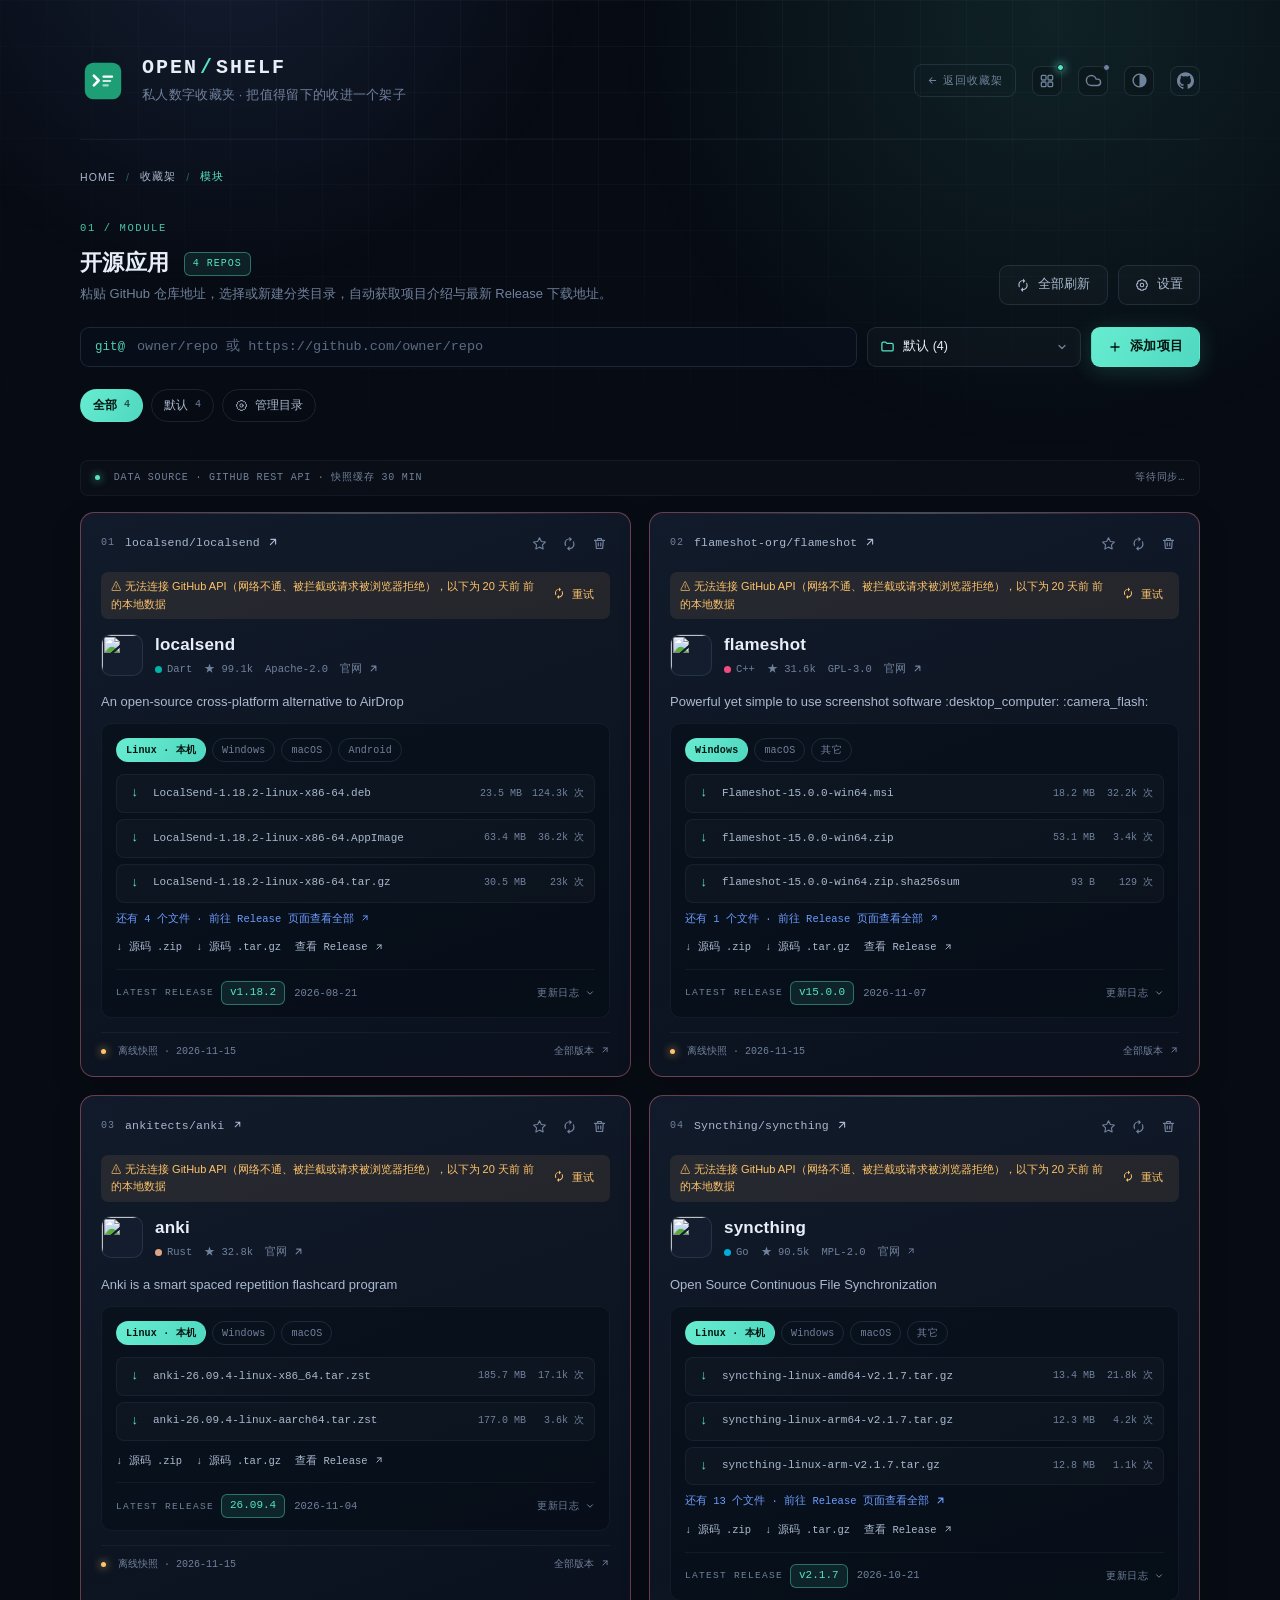
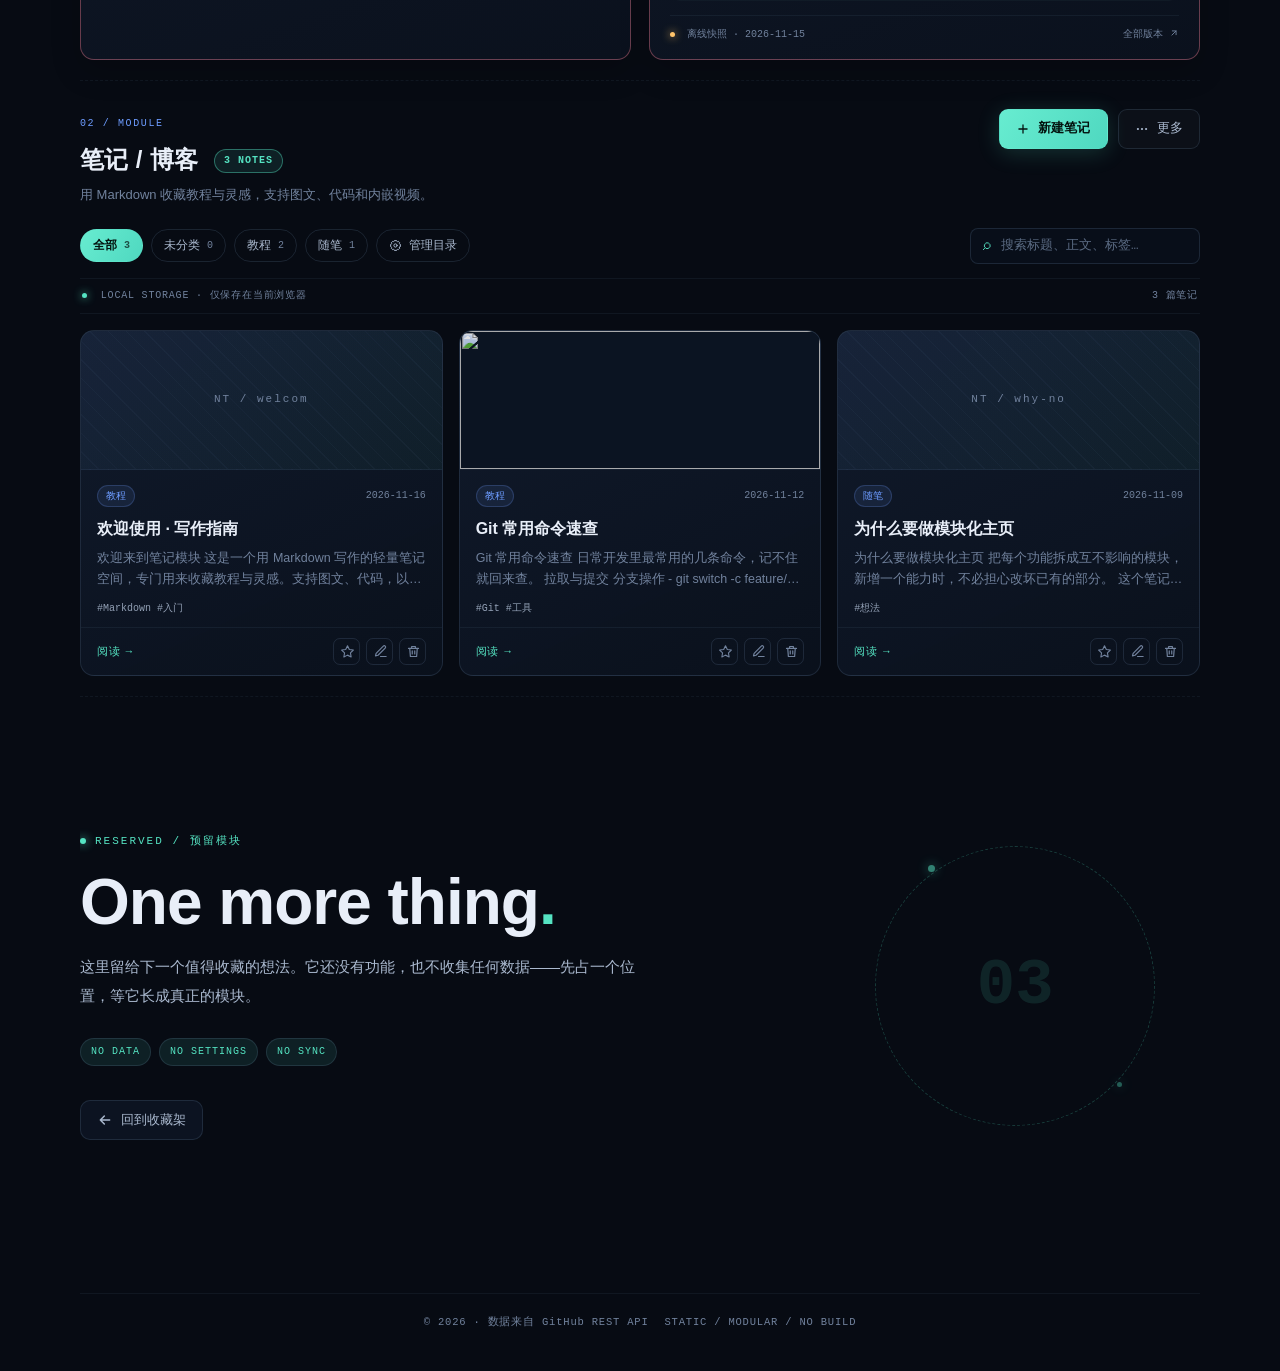
==== module.html @ d7f24b3d "refactor: 首页统一 localsend 风格卡片并完善导航 - 功能特性改中文（纯静态/模块化/零构建），统一大标题「功能特性」 - 工作原理删除 01-04 序号，改为图标/标题/描述三层" ====
<!doctype html>
<html lang="zh-CN">
<head>
  <meta charset="utf-8">
  <meta name="viewport" content="width=device-width, initial-scale=1">
  <meta name="color-scheme" content="dark">
  <meta name="description" content="私人数字收藏夹的各个模块：开源应用、笔记博客与预留位置">
  <link rel="icon" type="image/svg+xml" href="assets/brand/logo.svg">
  <title>模块 · OPEN / SHELF</title>

  <link rel="preconnect" href="https://api.github.com">
  <!-- 主题脚本尽早执行，首屏前定好明暗，避免闪烁 -->
  <script src="assets/js/core/theme.js"></script>
  <link rel="stylesheet" href="assets/css/base.css">
  <link rel="stylesheet" href="assets/css/landing.css">
  <link rel="stylesheet" href="assets/css/module-repo-showcase.css">
  <link rel="stylesheet" href="assets/css/module-notes.css">
  <link rel="stylesheet" href="assets/css/module-one-more-thing.css">
  <link rel="stylesheet" href="assets/css/sync.css">
  <link rel="stylesheet" href="assets/css/theme.css">

  <!-- 内核：依赖顺序固定，全部 defer，DOM 解析完成后按序执行 -->
  <script defer src="assets/js/core/store.js"></script>
  <script defer src="assets/js/core/net.js"></script>
  <script defer src="assets/js/core/kernel.js"></script>
  <script defer src="assets/js/core/select.js"></script>
  <script defer src="assets/js/core/sync.js"></script>

  <!-- 业务模块 -->
  <script defer src="assets/js/modules/repo-showcase/defaults.js"></script>
  <script defer src="assets/js/modules/repo-showcase/github.js"></script>
  <script defer src="assets/js/modules/repo-showcase/view.js"></script>
  <script defer src="assets/js/modules/repo-showcase/index.js"></script>
  <script defer src="assets/js/modules/notes/defaults.js"></script>
  <script defer src="assets/js/modules/notes/markdown.js"></script>
  <script defer src="assets/js/modules/notes/view.js"></script>
  <script defer src="assets/js/modules/notes/index.js"></script>
  <script defer src="assets/js/modules/one-more-thing/index.js"></script>

  <!-- 最后启动 -->
  <script defer src="assets/js/core/app.js"></script>
</head>
<body>
  <div class="grid-bg" aria-hidden="true"></div>
  <div class="glow" aria-hidden="true"></div>

  <div class="page">
    <header class="site-header">
      <a class="brand" href="index.html" aria-label="返回首页">
        <span class="brand-mark" aria-hidden="true">
          <svg viewBox="0 0 96 96" width="100%" height="100%" role="img"><rect x="10" y="10" width="76" height="76" rx="18" fill="#1D9E75"/><path d="M29 37 L39 47 L29 57" fill="none" stroke="#ffffff" stroke-width="5.5" stroke-linecap="round" stroke-linejoin="round"/><line x1="49" y1="39" x2="67" y2="39" stroke="#ffffff" stroke-width="4.5" stroke-linecap="round"/><line x1="49" y1="48" x2="63" y2="48" stroke="#ffffff" stroke-width="4.5" stroke-linecap="round" opacity="0.8"/><line x1="49" y1="57" x2="58" y2="57" stroke="#ffffff" stroke-width="4.5" stroke-linecap="round" opacity="0.6"/></svg>
        </span>
        <span class="brand-text">
          <h1>OPEN<span>/</span>SHELF</h1>
          <p>私人数字收藏夹 · 把值得留下的收进一个架子</p>
        </span>
      </a>
      <div class="header-meta">
        <a class="ghost-link" href="shelf.html"><i class="i-ico i-back" aria-hidden="true"></i> 返回收藏架</a>
        <span class="module-switch">
          <button class="status status--icon status--btn" id="module-switch-btn" type="button" aria-label="切换模块" aria-haspopup="true" aria-expanded="false" title="切换模块"><i class="i-ico i-modules" aria-hidden="true"></i><i class="dot" aria-hidden="true"></i></button>
          <ul class="msw-menu" id="module-switch-menu" role="menu" hidden></ul>
        </span>
        <a class="ghost-link ghost-link--icon mono site-github-link" href="https://github.com/30-Chen/open-shelf" target="_blank" rel="noopener noreferrer" title="打开本项目仓库" aria-label="打开本项目仓库"><i class="i-ico i-github" aria-hidden="true"></i></a>
      </div>
    </header>

    <nav class="lc-crumb" aria-label="面包屑导航">
      <a href="index.html">HOME</a>
      <span class="lc-sep">/</span>
      <a href="shelf.html">收藏架</a>
      <span class="lc-sep">/</span>
      <span class="lc-current" id="module-title">模块</span>
    </nav>

    <!-- 内核按 ?id= 把对应模块挂载到这里 -->
    <main id="modules" class="modules"></main>

    <footer class="site-footer mono">
      <span>© <span id="year"></span> · 数据来自 GitHub REST API</span>
      <span>STATIC / MODULAR / NO BUILD</span>
    </footer>
  </div>
</body>
</html>
---- assets/css/base.css ----
/* ============================================================
   base.css · 全站设计系统
   只放「跨模块共享」的变量、重置、布局与基础控件。
   模块自己的样式一律放到 assets/css/module-*.css 并用独立前缀。
   ============================================================ */

:root {
  --bg:            #070b13;
  --surface:       rgba(15, 23, 38, 0.78);
  --surface-2:     rgba(21, 31, 49, 0.82);
  --line:          rgba(130, 165, 205, 0.16);
  --line-soft:     rgba(130, 165, 205, 0.08);
  --line-strong:   rgba(85, 227, 194, 0.42);
  --text:          #e8eef8;
  --text-2:        #aab9cf;
  --muted:         #71829d;
  --accent:        #55e3c2;
  --accent-dim:    rgba(85, 227, 194, 0.10);
  --accent-2:      #7aa2f7;
  --blue:          #6d9cff;
  --warn:          #ffc46b;
  --danger:        #ff8197;
  --radius:        14px;
  --radius-sm:     9px;
  /* 所有悬浮面板共用的边框色，保证菜单/设置/更多/同步面板视觉统一 */
  --pop-border:    rgba(85, 227, 194, .30);
  /* 两套字体体系：--sans 用于中文/正文，--mono 用于数字/代码/英文标识。
     --mono 末尾补入与 --sans 相同的中文无衬线回退，避免中文落到各平台默认衬线体导致混排不协调。 */
  --cjk: "PingFang SC", "Hiragino Sans GB", "Microsoft YaHei", "Noto Sans CJK SC", sans-serif;
  --mono: ui-monospace, SFMono-Regular, "SF Mono", Menlo, Consolas, "Liberation Mono", var(--cjk);
  --sans: -apple-system, BlinkMacSystemFont, "Segoe UI", var(--cjk);
}

*, *::before, *::after { box-sizing: border-box; }

html { scroll-behavior: smooth; }

body {
  margin: 0;
  min-height: 100vh;
  background: var(--bg);
  color: var(--text);
  font: 15px/1.6 var(--sans);
  -webkit-font-smoothing: antialiased;
  overflow-x: hidden;
}

a { color: inherit; text-decoration: none; }
button, input { font: inherit; }
button { cursor: pointer; }
img { max-width: 100%; }
::selection { background: rgba(85, 227, 194, 0.28); color: #fff; }

.mono { font-family: var(--mono); font-variant-numeric: tabular-nums; }

/* ---------- 背景：细网格 + 顶部光晕 ---------- */
.grid-bg,
.glow { position: fixed; inset: 0; pointer-events: none; z-index: 0; }

.grid-bg {
  background-image:
    linear-gradient(to right, rgba(130, 165, 205, 0.055) 1px, transparent 1px),
    linear-gradient(to bottom, rgba(130, 165, 205, 0.055) 1px, transparent 1px);
  background-size: 46px 46px;
  -webkit-mask-image: radial-gradient(ellipse 80% 60% at 50% 0%, #000 10%, transparent 100%);
  mask-image: radial-gradient(ellipse 80% 60% at 50% 0%, #000 10%, transparent 100%);
}

.glow {
  background:
    radial-gradient(circle 520px at 18% -8%, rgba(109, 156, 255, 0.13), transparent 70%),
    radial-gradient(circle 620px at 82% 2%, rgba(85, 227, 194, 0.11), transparent 70%);
}

/* ---------- 页面骨架 ---------- */
.page {
  position: relative;
  z-index: 1;
  width: min(1120px, calc(100% - 48px));
  margin: 0 auto;
  padding: 56px 0 40px;
}

.site-header {
  display: flex;
  align-items: center;
  justify-content: space-between;
  gap: 24px;
  padding-bottom: 34px;
  margin-bottom: 8px;
  border-bottom: 1px solid var(--line-soft);
}

.brand { display: flex; align-items: center; gap: 16px; min-width: 0; border-radius: 10px; transition: opacity .18s; }
a.brand:hover { opacity: .82; }
a.brand:focus-visible { outline: 2px solid var(--line-strong); outline-offset: 4px; }

.brand-mark {
  flex: 0 0 auto;
  width: 46px;
  height: 46px;
  display: grid;
  place-items: center;
}
.brand-mark svg { display: block; width: 100%; height: 100%; }

.brand-text h1 {
  margin: 0;
  font: 600 20px/1.2 var(--mono);
  letter-spacing: 2px;
  color: var(--text);
}
.brand-text h1 span { color: var(--accent); padding: 0 2px; }
.brand-text p { margin: 5px 0 0; font-size: 12.5px; color: var(--muted); letter-spacing: 0.3px; }

.header-meta {
  display: flex; align-items: center; justify-content: flex-end;
  flex-wrap: wrap; gap: 10px 16px; min-width: 0;
}

/* 与同步按钮 .sy-trigger 保持同一套胶囊规格：尺寸 / 边框 / 背景 / 字体一致 */
.status {
  position: relative;
  display: inline-flex; align-items: center; justify-content: center; flex: 0 0 auto;
  white-space: nowrap;
  min-height: 30px; padding: 7px 11px;
  border: 1px solid var(--line); border-radius: 8px;
  background: rgba(0, 0, 0, .18); color: var(--muted);
  font: 500 11px var(--mono); letter-spacing: .8px; line-height: 1;
}
/* 纯图标状态胶囊：SYSTEM / MODULE 只留图标，右上角状态点保留 */
.status--icon { width: 30px; padding: 0; justify-content: center; gap: 0; }
.status--icon .i-ico { width: 16px; height: 16px; }
/* 可点击的状态图标（MODULE 切换器）：hover / 展开态高亮 */
.status--btn { cursor: pointer; transition: color .18s, border-color .18s, background .18s; }
.status--btn:hover, .status--btn[aria-expanded="true"] {
  color: var(--accent); border-color: var(--line-strong); background: var(--accent-dim);
}

/* 状态点：与 .sy-trigger-dot 同款右上角 7px 小圆点，恢复呼吸动画 */
.dot {
  position: absolute;
  top: -3px; right: -3px;
  width: 7px; height: 7px;
  border-radius: 50%;
  background: var(--accent);
  border: 1px solid #0c1320;
  box-shadow: 0 0 8px var(--accent);
}

.ghost-link {
  display: inline-flex; align-items: center; gap: 5px; flex: 0 0 auto;
  white-space: nowrap;
  font-size: 11px; letter-spacing: 1px; color: var(--muted);
  min-height: 30px; padding: 7px 12px; border: 1px solid var(--line); border-radius: 8px;
  transition: color .18s, border-color .18s, background .18s;
}
.ghost-link:hover { color: var(--accent); border-color: var(--line-strong); background: var(--accent-dim); }
/* 纯图标版：与 SYNC / 主题按钮统一为 30×30 胶囊 */
.ghost-link--icon { width: 30px; padding: 0; justify-content: center; gap: 0; }
.ghost-link--icon .i-ico { width: 17px; height: 17px; }

/* ---------- 统一图标（SVG mask，跨设备一致，颜色继承文字） ----------
   用法：<i class="i-ico i-ext" aria-hidden="true"></i>
   i-ext  外链箭头 ↗   i-back 返回箭头 ←   i-cloud 同步云 ☁ */
.i-ico {
  display: inline-block; flex: 0 0 auto;
  width: 1em; height: 1em;
  vertical-align: -0.14em;
  background: currentColor;
  -webkit-mask: var(--i-img) no-repeat center / contain;
  mask: var(--i-img) no-repeat center / contain;
}
.i-ext { --i-img: url("data:image/svg+xml,%3Csvg xmlns='http://www.w3.org/2000/svg' viewBox='0 0 24 24' fill='none' stroke='%23000' stroke-width='2.2' stroke-linecap='round' stroke-linejoin='round'%3E%3Cpath d='M7 17 17 7M8 7h9v9'/%3E%3C/svg%3E"); }
.i-back { --i-img: url("data:image/svg+xml,%3Csvg xmlns='http://www.w3.org/2000/svg' viewBox='0 0 24 24' fill='none' stroke='%23000' stroke-width='2.2' stroke-linecap='round' stroke-linejoin='round'%3E%3Cpath d='M19 12H5m0 0 6-6m-6 6 6 6'/%3E%3C/svg%3E"); }
.i-cloud { --i-img: url("data:image/svg+xml,%3Csvg xmlns='http://www.w3.org/2000/svg' viewBox='0 0 24 24' fill='none' stroke='%23000' stroke-width='2' stroke-linecap='round' stroke-linejoin='round'%3E%3Cpath d='M17.5 19H9a7 7 0 1 1 6.71-9h1.79a4.5 4.5 0 1 1 0 9Z'/%3E%3C/svg%3E"); }
/* 主题图标：太阳 / 月亮 / 自动（半明半暗） */
.i-sun { --i-img: url("data:image/svg+xml,%3Csvg xmlns='http://www.w3.org/2000/svg' viewBox='0 0 24 24' fill='none' stroke='%23000' stroke-width='2' stroke-linecap='round'%3E%3Ccircle cx='12' cy='12' r='4'/%3E%3Cpath d='M12 2v2m0 16v2M4.9 4.9l1.4 1.4m11.4 11.4 1.4 1.4M2 12h2m16 0h2M4.9 19.1l1.4-1.4M17.7 6.3l1.4-1.4'/%3E%3C/svg%3E"); }
.i-moon { --i-img: url("data:image/svg+xml,%3Csvg xmlns='http://www.w3.org/2000/svg' viewBox='0 0 24 24' fill='none' stroke='%23000' stroke-width='2' stroke-linecap='round' stroke-linejoin='round'%3E%3Cpath d='M20.5 14.2A8.5 8.5 0 0 1 9.8 3.5a8.5 8.5 0 1 0 10.7 10.7Z'/%3E%3C/svg%3E"); }
.i-auto { --i-img: url("data:image/svg+xml,%3Csvg xmlns='http://www.w3.org/2000/svg' viewBox='0 0 24 24' fill='none' stroke='%23000' stroke-width='2' stroke-linejoin='round'%3E%3Ccircle cx='12' cy='12' r='9'/%3E%3Cpath d='M12 3a9 9 0 0 1 0 18Z' fill='%23000' stroke='none'/%3E%3C/svg%3E"); }
.i-github { --i-img: url("data:image/svg+xml,%3Csvg xmlns='http://www.w3.org/2000/svg' viewBox='0 0 24 24' fill='%23000'%3E%3Cpath d='M12 .5C5.37.5 0 5.87 0 12.5c0 5.3 3.44 9.8 8.21 11.39.6.11.82-.26.82-.58v-2.23c-3.34.73-4.04-1.61-4.04-1.61-.54-1.38-1.33-1.75-1.33-1.75-1.09-.74.08-.73.08-.73 1.2.08 1.84 1.24 1.84 1.24 1.07 1.83 2.81 1.3 3.5.99.11-.78.42-1.3.76-1.6-2.67-.3-5.47-1.34-5.47-5.95 0-1.32.47-2.39 1.24-3.23-.12-.3-.54-1.52.12-3.18 0 0 1.01-.32 3.3 1.23a11.5 11.5 0 0 1 6 0c2.29-1.55 3.3-1.23 3.3-1.23.66 1.66.24 2.88.12 3.18.77.84 1.24 1.91 1.24 3.23 0 4.62-2.81 5.64-5.49 5.94.43.37.82 1.1.82 2.22v3.29c0 .32.22.7.83.58C20.56 22.29 24 17.8 24 12.5 24 5.87 18.63.5 12 .5z'/%3E%3C/svg%3E"); }
/* 下拉选择用图标：文件夹（分类）/ 箭头（下拉），mask + currentColor 跨主题一致 */
.i-folder { --i-img: url("data:image/svg+xml,%3Csvg xmlns='http://www.w3.org/2000/svg' viewBox='0 0 24 24' fill='none' stroke='%23000' stroke-width='2' stroke-linecap='round' stroke-linejoin='round'%3E%3Cpath d='M3 7a2 2 0 0 1 2-2h4l2 2h8a2 2 0 0 1 2 2v8a2 2 0 0 1-2 2H5a2 2 0 0 1-2-2V7Z'/%3E%3C/svg%3E"); }
.i-chev { --i-img: url("data:image/svg+xml,%3Csvg xmlns='http://www.w3.org/2000/svg' viewBox='0 0 24 24' fill='none' stroke='%23000' stroke-width='2.4' stroke-linecap='round' stroke-linejoin='round'%3E%3Cpath d='m6 9 6 6 6-6'/%3E%3C/svg%3E"); }
/* 状态图标：SYSTEM 用芯片（在线系统）/ MODULE 用四宫格（模块矩阵），mask + currentColor */
.i-system { --i-img: url("data:image/svg+xml,%3Csvg xmlns='http://www.w3.org/2000/svg' viewBox='0 0 24 24' fill='none' stroke='%23000' stroke-width='1.9' stroke-linecap='round' stroke-linejoin='round'%3E%3Crect x='5' y='5' width='14' height='14' rx='2'/%3E%3Crect x='9' y='9' width='6' height='6' rx='1'/%3E%3Cpath d='M9 2v3m6-3v3M9 19v3m6-3v3M2 9h3m-3 6h3m14-6h3m-3 6h3'/%3E%3C/svg%3E"); }
.i-modules { --i-img: url("data:image/svg+xml,%3Csvg xmlns='http://www.w3.org/2000/svg' viewBox='0 0 24 24' fill='none' stroke='%23000' stroke-width='1.9' stroke-linejoin='round'%3E%3Crect x='3.5' y='3.5' width='7' height='7' rx='1.4'/%3E%3Crect x='13.5' y='3.5' width='7' height='7' rx='1.4'/%3E%3Crect x='3.5' y='13.5' width='7' height='7' rx='1.4'/%3E%3Crect x='13.5' y='13.5' width='7' height='7' rx='1.4'/%3E%3C/svg%3E"); }
/* 卡片操作图标：星星（置顶）/ 刷新 / 删除 / 编辑 / 保存 / 取消 / 设置 / 更多 / 刷新全部 */
.i-star { --i-img: url("data:image/svg+xml,%3Csvg xmlns='http://www.w3.org/2000/svg' viewBox='0 0 24 24' fill='none' stroke='%23000' stroke-width='1.8' stroke-linecap='round' stroke-linejoin='round'%3E%3Cpath d='m12 2.8 2.9 5.9 6.5.9-4.7 4.6 1.1 6.5L12 17.8l-5.8 3 1.1-6.5-4.7-4.6 6.5-.9Z'/%3E%3C/svg%3E"); }
.i-star-fill { --i-img: url("data:image/svg+xml,%3Csvg xmlns='http://www.w3.org/2000/svg' viewBox='0 0 24 24' fill='%23000' stroke='%23000' stroke-width='1.5' stroke-linecap='round' stroke-linejoin='round'%3E%3Cpath d='m12 2.8 2.9 5.9 6.5.9-4.7 4.6 1.1 6.5L12 17.8l-5.8 3 1.1-6.5-4.7-4.6 6.5-.9Z'/%3E%3C/svg%3E"); }
/* 刷新/重新获取：实心双箭头环形，实心三角箭头在小尺寸下清晰，替代原先别扭的 L 形折角箭头 */
.i-refresh { --i-img: url("data:image/svg+xml,%3Csvg xmlns='http://www.w3.org/2000/svg' viewBox='0 0 24 24' fill='%23000'%3E%3Cpath d='M12 6v3l4-4-4-4v3c-4.42 0-7.99 3.58-7.99 8 0 1.57.46 3.03 1.24 4.26L6.7 14.8C6.25 13.58 6 12.31 6 11c0-3.31 2.69-6 6-6zm6.76 1.74L17.3 9.2C17.75 10.42 18 11.69 18 13c0 3.31-2.69 6-6 6v-3l-4 4 4 4v-3c4.42 0 8-3.58 8-8 0-1.57-.46-3.03-1.24-4.26z'/%3E%3C/svg%3E"); }
.i-trash { --i-img: url("data:image/svg+xml,%3Csvg xmlns='http://www.w3.org/2000/svg' viewBox='0 0 24 24' fill='none' stroke='%23000' stroke-width='1.9' stroke-linecap='round' stroke-linejoin='round'%3E%3Cpath d='M4 7h16M9 7V4h6v3M6 7l1 13h10l1-13M10 11v5m4-5v5'/%3E%3C/svg%3E"); }
.i-edit { --i-img: url("data:image/svg+xml,%3Csvg xmlns='http://www.w3.org/2000/svg' viewBox='0 0 24 24' fill='none' stroke='%23000' stroke-width='1.9' stroke-linecap='round' stroke-linejoin='round'%3E%3Cpath d='M12 20h9'/%3E%3Cpath d='M16.5 3.5a2.1 2.1 0 0 1 3 3L8 18l-4 1 1-4Z'/%3E%3C/svg%3E"); }
.i-check { --i-img: url("data:image/svg+xml,%3Csvg xmlns='http://www.w3.org/2000/svg' viewBox='0 0 24 24' fill='none' stroke='%23000' stroke-width='2.4' stroke-linecap='round' stroke-linejoin='round'%3E%3Cpath d='m5 12 4.5 4.5L19 7'/%3E%3C/svg%3E"); }
.i-close { --i-img: url("data:image/svg+xml,%3Csvg xmlns='http://www.w3.org/2000/svg' viewBox='0 0 24 24' fill='none' stroke='%23000' stroke-width='2.2' stroke-linecap='round'%3E%3Cpath d='M6 6l12 12M18 6 6 18'/%3E%3C/svg%3E"); }
.i-settings { --i-img: url("data:image/svg+xml,%3Csvg xmlns='http://www.w3.org/2000/svg' viewBox='0 0 24 24' fill='none' stroke='%23000' stroke-width='1.8' stroke-linecap='round' stroke-linejoin='round'%3E%3Ccircle cx='12' cy='12' r='3'/%3E%3Cpath d='M19.4 15a1.7 1.7 0 0 0 .3 1.9l.1.1-2.8 2.8-.1-.1a1.7 1.7 0 0 0-1.9-.3 1.7 1.7 0 0 0-1 1.6V21h-4v-.1a1.7 1.7 0 0 0-1-1.6 1.7 1.7 0 0 0-1.9.3l-.1.1L4.2 17l.1-.1a1.7 1.7 0 0 0 .3-1.9 1.7 1.7 0 0 0-1.6-1H3v-4h.1a1.7 1.7 0 0 0 1.6-1 1.7 1.7 0 0 0-.3-1.9L4.2 7 7 4.2l.1.1a1.7 1.7 0 0 0 1.9.3 1.7 1.7 0 0 0 1-1.6V3h4v.1a1.7 1.7 0 0 0 1 1.6 1.7 1.7 0 0 0 1.9-.3l.1-.1L19.8 7l-.1.1a1.7 1.7 0 0 0-.3 1.9 1.7 1.7 0 0 0 1.6 1H21v4h-.1a1.7 1.7 0 0 0-1.5 1Z'/%3E%3C/svg%3E"); }
.i-more { --i-img: url("data:image/svg+xml,%3Csvg xmlns='http://www.w3.org/2000/svg' viewBox='0 0 24 24' fill='%23000' stroke='none'%3E%3Ccircle cx='5' cy='12' r='1.9'/%3E%3Ccircle cx='12' cy='12' r='1.9'/%3E%3Ccircle cx='19' cy='12' r='1.9'/%3E%3C/svg%3E"); }
.i-download { --i-img: url("data:image/svg+xml,%3Csvg xmlns='http://www.w3.org/2000/svg' viewBox='0 0 24 24' fill='none' stroke='%23000' stroke-width='2' stroke-linecap='round' stroke-linejoin='round'%3E%3Cpath d='M12 3v12m0 0-4-4m4 4 4-4M4 17v3h16v-3'/%3E%3C/svg%3E"); }
.i-upload { --i-img: url("data:image/svg+xml,%3Csvg xmlns='http://www.w3.org/2000/svg' viewBox='0 0 24 24' fill='none' stroke='%23000' stroke-width='2' stroke-linecap='round' stroke-linejoin='round'%3E%3Cpath d='M12 16V4m0 0-4 4m4-4 4 4M4 17v3h16v-3'/%3E%3C/svg%3E"); }
.i-reset { --i-img: url("data:image/svg+xml,%3Csvg xmlns='http://www.w3.org/2000/svg' viewBox='0 0 24 24' fill='none' stroke='%23000' stroke-width='1.9' stroke-linecap='round' stroke-linejoin='round'%3E%3Cpath d='M4 12a8 8 0 1 0 2.3-5.6L4 8.5'/%3E%3Cpath d='M4 4v4.5h4.5'/%3E%3C/svg%3E"); }
.i-plus { --i-img: url("data:image/svg+xml,%3Csvg xmlns='http://www.w3.org/2000/svg' viewBox='0 0 24 24' fill='none' stroke='%23000' stroke-width='2.2' stroke-linecap='round'%3E%3Cpath d='M12 5v14M5 12h14'/%3E%3C/svg%3E"); }

/* ---------- 集中式目录管理浮层（模块 01 / 02 共用） ---------- */
.cat-manager {
  position: absolute; top: calc(100% + 8px); right: 0; z-index: 55;
  width: min(300px, calc(100vw - 32px)); padding: 12px;
  border: 1px solid var(--pop-border); border-radius: var(--radius-sm);
  background: #121d30;
  box-shadow: 0 18px 44px rgba(0, 0, 0, .5), inset 0 1px 0 rgba(255, 255, 255, .04);
  animation: sel-pop .14s ease both;
}
.cat-manager[hidden] { display: none; }
.cat-manager-head {
  display: flex; align-items: baseline; justify-content: space-between; gap: 8px;
  padding: 2px 4px 10px; margin-bottom: 6px;
  border-bottom: 1px solid var(--line-soft);
  font-size: 11px; letter-spacing: 1px; color: var(--accent);
}
.cat-manager-head span { font-size: 10px; letter-spacing: .2px; color: var(--muted); }
.cat-manager-list { display: flex; flex-direction: column; gap: 3px; max-height: 260px; overflow-y: auto; }
.cat-manager-row { display: flex; align-items: center; gap: 4px; min-height: 32px; }
.cat-manager-name {
  flex: 1 1 auto; min-width: 0; display: flex; align-items: center; gap: 7px;
  padding: 5px 6px; border: 0; border-radius: 6px; background: transparent;
  color: var(--text-2); font: 12px var(--sans); text-align: left; cursor: pointer;
}
.cat-manager-name .i-ico { width: 13px; height: 13px; color: var(--muted); flex: 0 0 auto; }
.cat-manager-name span { margin-left: auto; font-size: 10px; color: var(--muted); }
.cat-manager-name:hover { background: var(--accent-dim); color: var(--accent); }
.cat-manager-lock {
  flex: 0 0 auto; padding: 4px 6px; font-size: 10px; color: var(--muted); opacity: .7;
}
.cat-manager-mini {
  flex: 0 0 auto; width: 26px; height: 26px; display: grid; place-items: center;
  border: 1px solid transparent; border-radius: 6px; background: transparent;
  color: var(--muted); cursor: pointer; transition: color .15s, background .15s, border-color .15s;
}
.cat-manager-mini .i-ico { width: 14px; height: 14px; }
.cat-manager-mini:hover { color: var(--accent); border-color: var(--line-strong); background: var(--accent-dim); }
.cat-manager-mini--danger:hover { color: var(--danger); border-color: rgba(255, 129, 151, .4); background: rgba(255, 129, 151, .08); }
.cat-manager-input {
  flex: 1 1 auto; min-width: 0; height: 30px; padding: 0 9px;
  border: 1px solid var(--line-strong); border-radius: 6px; background: rgba(0, 0, 0, .22);
  color: var(--text); font: 12px var(--sans); outline: 0;
}
.cat-manager-input:focus { box-shadow: 0 0 0 3px var(--accent-dim); }
.cat-manager-new {
  display: flex; gap: 5px; margin-top: 9px; padding-top: 10px;
  border-top: 1px solid var(--line-soft);
}
.cat-manager-add {
  flex: 0 0 auto; display: inline-flex; align-items: center; gap: 4px;
  height: 30px; padding: 0 10px; border: 1px solid var(--line-strong); border-radius: 6px;
  background: var(--accent-dim); color: var(--accent); font: 12px var(--sans); cursor: pointer;
}
.cat-manager-add .i-ico { width: 13px; height: 13px; }
.cat-manager-add:hover { background: var(--accent); color: #04130f; }
/* 管理目录按钮的展开态 */
.rs-filter--manage, .nt-filter--manage { gap: 5px; }
.rs-filter--manage .i-ico, .nt-filter--manage .i-ico { width: 13px; height: 13px; }
.rs-filter--manage.is-open, .nt-filter--manage.is-open { color: var(--accent); border-color: var(--line-strong); background: var(--accent-dim); }
/* 卡片操作按钮内的统一图标尺寸 */
.rs-icon-btn .i-ico, .nt-icon-btn .i-ico { width: 15px; height: 15px; vertical-align: -0.2em; }
.rs-pin-badge .i-ico, .nt-pin-badge .i-ico { width: 10px; height: 10px; vertical-align: -0.12em; }
.btn .i-ico, .nt-menu-item .i-ico { width: 14px; height: 14px; vertical-align: -0.18em; }
.rs-stale-retry .i-ico { width: 12px; height: 12px; }

/* ---------- 主题切换按钮（三段循环：自动 → 亮 → 暗） ---------- */
.theme-toggle {
  display: inline-flex; align-items: center; justify-content: center; flex: 0 0 auto;
  width: 30px; min-height: 30px; padding: 0;
  border: 1px solid var(--line); border-radius: 8px;
  background: rgba(0, 0, 0, .18); color: var(--muted);
  cursor: pointer;
  transition: color .18s, border-color .18s, background .18s;
}
.theme-toggle:hover { color: var(--accent); border-color: var(--line-strong); background: var(--accent-dim); }
/* 图标与 SYNC 的云图标同尺寸（17px），类名须与 theme.js 输出一致 */
.theme-toggle .i-ico { width: 17px; height: 17px; }

/* ---------- 模块容器（由内核创建） ---------- */
.modules { display: flex; flex-direction: column; gap: 20px; padding: 30px 0 10px; }

.module {
  position: relative;
  min-width: 0;
  animation: rise .5s cubic-bezier(.2, .7, .3, 1) both;
}
.module + .module { padding-top: 28px; border-top: 1px dashed var(--line-soft); }
@keyframes rise { from { opacity: 0; transform: translateY(10px); } to { opacity: 1; transform: none; } }

.module-fatal {
  padding: 16px 18px; border: 1px solid rgba(255, 129, 151, .4);
  border-radius: var(--radius-sm); color: var(--danger); background: rgba(255, 129, 151, .06);
  font-size: 13px;
}

.site-footer {
  display: flex; justify-content: center; gap: 16px; flex-wrap: wrap; text-align: center;
  margin-top: 36px; padding-top: 20px; border-top: 1px solid var(--line-soft);
  font-size: 10.5px; letter-spacing: .8px; color: var(--muted);
}

/* ---------- 共享控件 ---------- */
.btn {
  display: inline-flex; align-items: center; justify-content: center; gap: 8px;
  height: 40px; padding: 0 16px; white-space: nowrap;
  border: 1px solid var(--line); border-radius: var(--radius-sm);
  background: rgba(255, 255, 255, .025); color: var(--text-2);
  font-size: 13px; letter-spacing: .2px;
  transition: border-color .18s, color .18s, background .18s, transform .18s;
}
.btn:hover { color: var(--text); border-color: var(--line-strong); background: rgba(255, 255, 255, .055); }
.btn:active { transform: translateY(1px); }
.btn:disabled { opacity: .45; cursor: not-allowed; transform: none; }

.btn--primary {
  border-color: transparent; color: #04130f; font-weight: 600;
  background: linear-gradient(120deg, #67ecd0, #4fd8c0);
  box-shadow: 0 4px 22px rgba(85, 227, 194, .18);
}
.btn--primary:hover { color: #04130f; background: linear-gradient(120deg, #7bf3da, #56e2c7); border-color: transparent; }

/* ---------- 按钮式下拉胶囊（自定义下拉，跨主题/跨平台一致） ----------
   触发器与 .btn（设置 / 更多）同规格；选项浮层由 DOM 渲染，不再用原生
   <select> 弹层——原生弹层由系统绘制，CSS 无法控制，是各平台样式不一致的根源。
   真实值存放在隐藏的 <select> 里，业务逻辑照旧读取，兼容性不变。 */
.sel-pill {
  position: relative;
  display: inline-flex; align-items: center; gap: 8px;
  height: 40px; padding: 0 12px;
  border: 1px solid var(--line); border-radius: var(--radius-sm);
  background: rgba(255, 255, 255, .025); color: var(--text-2);
  font-size: 13px; letter-spacing: .2px;
  transition: border-color .18s, color .18s, background .18s;
}
.sel-pill:hover, .sel-pill.is-open {
  color: var(--text); border-color: var(--line-strong); background: rgba(255, 255, 255, .055);
}
.sel-pill > .i-ico.sel-lead { width: 15px; height: 15px; color: var(--accent); flex: 0 0 auto; }
/* 触发器：显示当前选中文本，点击展开菜单 */
.sel-trigger {
  display: flex; align-items: center; gap: 6px;
  flex: 1; min-width: 0; height: 100%; padding: 0;
  border: 0; outline: 0; background: transparent; color: var(--text);
  font: 12.5px var(--sans); text-align: left; cursor: pointer;
}
.sel-trigger:focus-visible { outline: 0; }
.sel-value { flex: 1; min-width: 0; overflow: hidden; text-overflow: ellipsis; white-space: nowrap; }
.sel-trigger .i-ico.sel-chev {
  width: 12px; height: 12px; color: var(--muted); flex: 0 0 auto;
  transition: transform .18s ease;
}
.sel-pill.is-open .sel-trigger .i-ico.sel-chev { transform: rotate(180deg); }
/* 值容器：隐藏的真实 select，仅供 JS 读写 value */
.sel-pill > select[hidden] { display: none; }
/* 选项浮层 */
.sel-menu {
  position: absolute; top: calc(100% + 6px); left: 0; z-index: 60;
  width: 100%; min-width: 100%; max-height: 280px; overflow-y: auto;
  margin: 0; padding: 6px; list-style: none;
  border: 1px solid var(--pop-border); border-radius: var(--radius-sm);
  background: #121d30;
  box-shadow: 0 18px 44px rgba(0, 0, 0, .5), inset 0 1px 0 rgba(255, 255, 255, .04);
  animation: sel-pop .14s ease both;
}
.sel-menu[hidden] { display: none; }
@keyframes sel-pop { from { opacity: 0; transform: translateY(-4px); } to { opacity: 1; transform: none; } }
.sel-option {
  display: flex; align-items: center; gap: 8px;
  width: 100%; padding: 8px 10px;
  border: 0; border-radius: 6px; background: transparent; color: var(--text-2);
  font: 12.5px var(--sans); text-align: left; cursor: pointer;
  transition: color .15s, background .15s;
}
.sel-option:hover, .sel-option.is-active { color: var(--accent); background: var(--accent-dim); }
.sel-option .i-ico { width: 13px; height: 13px; color: var(--accent); flex: 0 0 auto; }
.sel-option.is-active .i-ico::after { content: ''; }
.sel-option--new { color: var(--blue); border-top: 1px solid var(--line-soft); border-radius: 0 0 6px 6px; margin-top: 4px; padding-top: 10px; }
.sel-option--new:hover { color: var(--blue); background: rgba(109, 156, 255, .1); }
.sel-option--new .i-ico { color: var(--blue); }
/* 输入新分类：新建态隐藏触发器与箭头，让输入框独占胶囊 */
.sel-pill.is-new .sel-trigger { display: none; }
.sel-pill input.sel-new {
  flex: 1; min-width: 0; height: 100%;
  border: 0; outline: 0; background: transparent; color: var(--text);
  font: 12.5px var(--sans);
}
.sel-pill input.sel-new::placeholder { color: #5b6b83; }
/* 新建态的取消按钮：退出新建、回到进入前的原选择，不必被迫创建 */
.sel-pill .sel-cancel {
  flex: 0 0 auto; display: inline-flex; align-items: center;
  height: 26px; padding: 0 9px; margin-left: 2px;
  border: 1px solid var(--line); border-radius: 5px;
  background: transparent; color: var(--muted);
  font: 11.5px var(--sans); letter-spacing: .2px; cursor: pointer;
  transition: color .15s, border-color .15s, background .15s;
}
.sel-pill .sel-cancel:hover,
.sel-pill .sel-cancel:focus-visible {
  color: var(--text); border-color: var(--line-strong);
  background: rgba(255, 255, 255, .06);
}
.sel-pill .sel-cancel[hidden] { display: none; }

/* ---------- MODULE 状态图标的二级菜单：列出已注册模块并可点击进入 ---------- */
.module-switch { position: relative; display: inline-flex; flex: 0 0 auto; }
.msw-menu {
  position: absolute; top: calc(100% + 8px); right: 0; z-index: 70;
  width: max-content; min-width: 232px; max-width: min(340px, calc(100vw - 32px));
  margin: 0; padding: 6px; list-style: none;
  border: 1px solid var(--pop-border); border-radius: var(--radius-sm);
  background: #121d30;
  box-shadow: 0 18px 44px rgba(0, 0, 0, .5), inset 0 1px 0 rgba(255, 255, 255, .04);
  animation: sel-pop .14s ease both;
}
.msw-menu[hidden] { display: none; }
.msw-head {
  padding: 6px 10px 8px; margin-bottom: 3px;
  border-bottom: 1px solid var(--line-soft);
  font: 10px var(--sans); letter-spacing: 1.2px; color: var(--muted);
}
.msw-item {
  display: flex; align-items: center; gap: 10px;
  width: 100%; padding: 9px 10px; border-radius: 6px;
  color: var(--text-2); transition: color .15s, background .15s;
}
.msw-item:hover, .msw-item.is-current { color: var(--accent); background: var(--accent-dim); }
.msw-num { flex: 0 0 auto; font: 10.5px var(--mono); color: var(--accent); letter-spacing: .5px; }
.msw-body { flex: 1; min-width: 0; }
.msw-name { display: block; font: 12.5px var(--sans); white-space: nowrap; overflow: hidden; text-overflow: ellipsis; }
.msw-desc { display: block; margin-top: 2px; font: 10.5px var(--sans); color: var(--muted); white-space: nowrap; overflow: hidden; text-overflow: ellipsis; }
.msw-item .i-ico.i-ext { width: 12px; height: 12px; color: var(--muted); flex: 0 0 auto; }
.msw-item.is-current .i-ico.i-ext { color: var(--accent); }

.field {
  width: 100%; height: 100%;
  border: 0; outline: 0; background: transparent; color: var(--text);
  font-family: var(--mono); font-size: 13.5px;
}
.field::placeholder { color: #5b6b83; }

.chip {
  padding: 4px 10px; border: 1px solid var(--line); border-radius: 999px;
  background: transparent; color: var(--muted); font: 11px var(--mono);
  transition: color .18s, border-color .18s, background .18s;
}
.chip:hover { color: var(--accent); border-color: var(--line-strong); background: var(--accent-dim); }

details > summary { cursor: pointer; list-style: none; }
details > summary::-webkit-details-marker { display: none; }

@media (max-width: 720px) {
  .page { width: min(100% - 32px, 1120px); padding-top: 32px; }
  .site-header { align-items: stretch; flex-direction: column; gap: 16px; padding-bottom: 22px; }
  .header-meta { width: 100%; justify-content: flex-start; row-gap: 8px; }
  /* 窄屏下菜单改为对齐整个页头行左缘（而非按钮），避免贴边按钮把菜单推出视口 */
  .header-meta { position: relative; }
  .module-switch { position: static; }
  .msw-menu { left: 0; right: auto; }
  .site-footer { font-size: 10px; }
}

@media (prefers-reduced-motion: reduce) {
  *, *::before, *::after { animation-duration: .01ms !important; transition-duration: .01ms !important; scroll-behavior: auto !important; }
}
---- assets/css/landing.css ----
/* ============================================================
   landing.css · 首页引导页专用样式
   全部使用 .lc- 前缀，不影响模块样式。
   版式参考产品落地页：居中的大标题、宽松的留白、圆角软卡片、
   编号步骤与克制的滚动入场动画。
   ============================================================ */

/* ---------- Hero ---------- */
.lc-hero {
  position: relative; isolation: isolate;
  padding: 96px 0 46px; text-align: center;
}
.lc-hero-glow {
  position: absolute; z-index: -1;
  left: 50%; top: -110px; transform: translateX(-50%);
  width: min(760px, 92vw); height: 460px;
  background: radial-gradient(ellipse at 50% 40%, var(--accent-dim), transparent 68%);
  filter: blur(8px);
  animation: lc-float 14s ease-in-out infinite;
}

.lc-eyebrow {
  display: inline-flex; align-items: center; gap: 9px;
  font: 11px var(--mono); letter-spacing: 2px; color: var(--accent);
  padding: 6px 14px; border: 1px solid var(--line-strong); border-radius: 999px;
  background: var(--accent-dim);
}
.lc-eyebrow i {
  width: 5px; height: 5px; border-radius: 50%; background: var(--accent);
  box-shadow: 0 0 8px var(--accent);
}

.lc-hero h2 {
  margin: 30px auto 22px;
  font: 600 clamp(42px, 7.2vw, 78px)/1.06 var(--sans);
  letter-spacing: -.045em; color: var(--text);
}
.lc-hero h2 em {
  font-style: normal;
  background: linear-gradient(100deg, #7cf2d8, #6d9cff);
  -webkit-background-clip: text; background-clip: text;
  -webkit-text-fill-color: transparent;
}
.lc-lead {
  max-width: 44em; margin: 0 auto;
  font-size: clamp(14.5px, 1.5vw, 17px); line-height: 1.95; color: var(--text-2);
}

.lc-actions {
  display: flex; flex-wrap: wrap; justify-content: center; gap: 12px; margin-top: 32px;
}
.lc-btn {
  display: inline-flex; align-items: center; justify-content: center; gap: 9px;
  min-height: 46px; padding: 0 26px;
  border: 1px solid var(--line); border-radius: 999px;
  background: var(--surface); color: var(--text-2);
  font-size: 13.5px;
  transition: color .2s, border-color .2s, transform .2s, background .2s, box-shadow .2s;
}
.lc-btn .i-ico { width: 15px; height: 15px; }
.lc-btn:hover {
  color: var(--accent); border-color: var(--line-strong);
  transform: translateY(-2px); box-shadow: 0 10px 26px rgba(0, 0, 0, .14);
}
.lc-btn--primary {
  border-color: var(--accent); background: var(--accent); color: #04130f; font-weight: 600;
}
.lc-btn--primary:hover { color: #04130f; background: var(--accent); filter: brightness(1.08); }

/* ---------- 功能特性：图标 → 标题 → 描述 三层卡片（参考 localsend） ---------- */
.lc-feature-grid { display: grid; grid-template-columns: repeat(3, minmax(0, 1fr)); gap: 16px; }
.lc-feature {
  display: flex; flex-direction: column; align-items: center; text-align: center;
  padding: 30px 24px 28px;
  border: 1px solid var(--line-soft); border-radius: 18px;
  background: var(--surface-2);
  transition: border-color .22s, transform .22s;
}
.lc-feature:hover { border-color: var(--line-strong); transform: translateY(-3px); }
.lc-feature-icon {
  display: grid; place-items: center; width: 48px; height: 48px; margin-bottom: 18px;
  border-radius: 13px; background: var(--accent-dim); color: var(--accent);
}
.lc-feature-icon .i-ico { width: 22px; height: 22px; }
.lc-feature h4 { margin: 0 0 9px; font-size: 16px; font-weight: 600; color: var(--text); }
.lc-feature p { margin: 0; font-size: 12.5px; line-height: 1.8; color: var(--text-2); }

/* ---------- 通用区块标题（全部居中） ---------- */
.lc-section { margin-top: 118px; }
.lc-section-head {
  display: flex; flex-direction: column; align-items: center; text-align: center; gap: 11px;
  margin: 0 auto 26px; padding-bottom: 22px; border-bottom: 1px solid var(--line-soft);
  max-width: 720px;
}
.lc-kicker { font: 10.5px var(--mono); letter-spacing: 2.2px; color: var(--accent); }
.lc-section-head h3 {
  margin: 0; font: 600 clamp(25px, 3.6vw, 40px)/1.18 var(--sans);
  letter-spacing: -.025em; color: var(--text);
}
.lc-section-head .lc-hint {
  display: inline-flex; align-items: center; justify-content: center; gap: 6px;
  font: 10px var(--mono); color: var(--muted); letter-spacing: 1.2px;
}
.lc-section-head .lc-hint .i-ico { width: 12px; height: 12px; }
.lc-section-intro {
  max-width: 54em; margin: -6px auto 28px; text-align: center;
  font-size: 14px; line-height: 1.85; color: var(--text-2);
}

/* ---------- 模块入口卡片 ---------- */
.lc-catalog { display: grid; grid-template-columns: repeat(auto-fill, minmax(270px, 1fr)); gap: 18px; }
.lc-card {
  position: relative; display: flex; flex-direction: column; min-height: 218px;
  padding: 28px; overflow: hidden;
  border: 1px solid var(--line-soft); border-radius: 22px;
  background: var(--surface);
  transition: border-color .24s, transform .24s, box-shadow .24s;
}
.lc-card:hover {
  border-color: var(--line-strong); transform: translateY(-4px);
  box-shadow: 0 20px 48px rgba(0, 0, 0, .22), 0 0 0 1px rgba(85, 227, 194, .08);
}
.lc-card--soon { border-style: dashed; }
.lc-card--soon .lc-name { color: var(--text-2); }
/* 卡片高光：从右上角大面积柔和散开，没有硬边扇形，避免割裂感 */
.lc-corner {
  position: absolute; inset: 0; pointer-events: none;
  background: radial-gradient(190px 140px at 100% 0%, rgba(85, 227, 194, .11), transparent 72%);
}
.lc-index { display: flex; align-items: center; gap: 8px; font-size: 10px; letter-spacing: 1.5px; color: var(--accent); }
.lc-badge {
  padding: 4px 9px; border: 1px solid var(--line-strong); border-radius: 999px;
  background: var(--accent-dim); font-size: 9px; letter-spacing: .8px;
}
.lc-name { display: block; margin: 18px 0 9px; font-size: 21px; font-weight: 600; letter-spacing: -.01em; }
.lc-desc { display: block; font-size: 13px; line-height: 1.8; color: var(--text-2); flex: 1; }
.lc-foot {
  display: flex; align-items: center; justify-content: space-between;
  margin-top: 22px; padding-top: 14px; border-top: 1px solid var(--line-soft);
  font-size: 10.5px; letter-spacing: 1px; color: var(--text-2);
}
.lc-foot .i-ico { width: 14px; height: 14px; color: var(--accent); transition: transform .18s; }
.lc-card:hover .lc-foot .i-ico { transform: translate(3px, -3px); }

.lc-empty {
  grid-column: 1 / -1; padding: 46px 20px; text-align: center;
  border: 1px dashed var(--line); border-radius: 22px;
  font-size: 13px; color: var(--muted);
}

/* ---------- 工作原理：图标 → 标题 → 描述 三层卡片（无序号，参考 localsend） ---------- */
.lc-flow { display: grid; grid-template-columns: repeat(4, minmax(0, 1fr)); gap: 16px; }
.lc-step {
  display: flex; flex-direction: column; align-items: center; text-align: center;
  padding: 30px 20px 26px;
  border: 1px solid var(--line-soft); border-radius: 18px; background: var(--surface);
  transition: border-color .22s, transform .22s;
}
.lc-step:hover { border-color: var(--line-strong); transform: translateY(-3px); }
.lc-step-icon {
  display: grid; place-items: center; width: 48px; height: 48px; margin-bottom: 18px;
  border-radius: 13px; background: var(--accent-dim); color: var(--accent);
}
.lc-step-icon .i-ico { width: 22px; height: 22px; }
.lc-step h4 { margin: 0 0 9px; font-size: 15px; font-weight: 600; color: var(--text); }
.lc-step p { margin: 0; font-size: 12.5px; line-height: 1.8; color: var(--text-2); }

/* ---------- 收尾：一行式，不再重复首屏大标题与说明 ---------- */
.lc-cta {
  display: flex; flex-wrap: wrap; align-items: center; justify-content: center; gap: 20px;
  margin-top: 92px; padding: 40px 24px;
  border-top: 1px solid var(--line-soft);
}
.lc-cta-line { font-size: 11px; letter-spacing: 2px; color: var(--muted); }
.lc-cta .lc-btn { min-height: 44px; }

/* ---------- 滚动入场动画 ---------- */
@keyframes lc-hero-in { from { opacity: 0; filter: blur(6px); transform: translateY(16px); } to { opacity: 1; filter: none; transform: none; } }
@keyframes lc-float {
  0%, 100% { transform: translate3d(-50%, 0, 0) scale(1); }
  50% { transform: translate3d(-50%, 12px, 0) scale(1.05); }
}
.lc-hero > .lc-eyebrow,
.lc-hero > h2,
.lc-hero > .lc-lead,
.lc-hero > .lc-actions { animation: lc-hero-in .75s cubic-bezier(.2, .7, .3, 1) both; }
.lc-hero > .lc-eyebrow { animation-delay: .02s; }
.lc-hero > h2 { animation-delay: .08s; }
.lc-hero > .lc-lead { animation-delay: .15s; }
.lc-hero > .lc-actions { animation-delay: .22s; }

html.js-reveal .lc-reveal {
  opacity: 0; transform: translateY(24px);
  transition: opacity .8s cubic-bezier(.2, .7, .3, 1), transform .8s cubic-bezier(.2, .7, .3, 1);
}
html.js-reveal .lc-reveal.is-in { opacity: 1; transform: none; }

/* ---------- 二级页面（面包屑） ---------- */
.lc-crumb {
  display: flex; align-items: center; gap: 10px; flex-wrap: wrap;
  padding: 22px 0 6px; font: 10.5px var(--sans); letter-spacing: 1.1px; color: var(--muted);
}
.lc-crumb a { color: var(--text-2); transition: color .18s; }
.lc-crumb a:hover { color: var(--accent); }
.lc-crumb .lc-sep { color: var(--line-strong); }
.lc-crumb .lc-current { color: var(--accent); }

/* ---------- 收藏架页引导头 ---------- */
.lc-shelf-head { text-align: center; margin: 44px 0 34px; padding-bottom: 26px; border-bottom: 1px solid var(--line-soft); }
.lc-shelf-head h2 {
  margin: 16px 0 12px; font: 600 clamp(28px, 4vw, 42px)/1.2 var(--sans);
  letter-spacing: -.025em; color: var(--text);
}
.lc-shelf-head p { max-width: 40em; margin: 0 auto; font-size: 14px; line-height: 1.85; color: var(--text-2); }
.lc-shelf-head + .lc-catalog { margin-top: 0; }

/* ---------- 响应式 ---------- */
@media (max-width: 900px) {
  .lc-feature-grid { grid-template-columns: repeat(2, minmax(0, 1fr)); }
  .lc-flow { grid-template-columns: repeat(2, minmax(0, 1fr)); }
}

@media (max-width: 620px) {
  .lc-hero { padding: 62px 0 34px; }
  .lc-hero-glow { top: -60px; height: 320px; }
  .lc-hero h2 { margin-top: 24px; }
  .lc-section { margin-top: 72px; }
  /* 特性 / 原理卡片：移动端单列，图标与文字层次紧凑 */
  .lc-feature-grid, .lc-flow { grid-template-columns: 1fr; gap: 12px; }
  .lc-feature, .lc-step { padding: 22px 18px; }
  .lc-feature-icon, .lc-step-icon { width: 42px; height: 42px; margin-bottom: 12px; }
  .lc-feature-icon .i-ico, .lc-step-icon .i-ico { width: 19px; height: 19px; }
  .lc-card { min-height: 190px; padding: 22px; }
  .lc-cta { margin-top: 60px; padding: 34px 12px; gap: 14px; }
  .lc-shelf-head { margin: 30px 0 26px; }
}

@media (prefers-reduced-motion: reduce) {
  .lc-hero-glow,
  .lc-hero > .lc-eyebrow,
  .lc-hero > h2,
  .lc-hero > .lc-lead,
  .lc-hero > .lc-actions { animation: none !important; }
  html.js-reveal .lc-reveal { opacity: 1; transform: none; transition: none; }
  .lc-btn, .lc-card, .lc-feature, .lc-step { transition: none !important; }
}
---- assets/css/module-repo-showcase.css ----
/* ============================================================
   module-repo-showcase.css
   本模块私有样式，全部使用 .rs- 前缀，不影响其它模块。
   ============================================================ */

.rs { min-width: 0; }

/* ---------- 模块标题区 ---------- */
.rs-head {
  display: flex; align-items: flex-end; justify-content: space-between;
  gap: 20px; flex-wrap: wrap; margin-bottom: 22px;
}
.rs-index { display: block; font-size: 10.5px; letter-spacing: 1.6px; color: var(--accent); opacity: .85; }
.rs-title { margin: 8px 0 4px; font-size: 22px; font-weight: 600; letter-spacing: .3px; }
.rs-badge {
  display: inline-block; vertical-align: middle; margin-left: 8px; padding: 3px 8px;
  border: 1px solid var(--line-strong); border-radius: 6px;
  font-size: 10px; font-weight: 400; letter-spacing: 1px; color: var(--accent);
  background: var(--accent-dim);
}
.rs-sub { margin: 0; font-size: 13px; color: var(--muted); }
.rs-head-actions { display: flex; align-items: center; gap: 10px; }

/* 设置浮层 */
.rs-settings { position: relative; }
.rs-settings > summary.btn { display: inline-flex; }
.rs-settings-panel {
  position: absolute; right: 0; top: calc(100% + 10px); z-index: 30;
  width: min(360px, 86vw); padding: 18px;
  border: 1px solid var(--pop-border); border-radius: var(--radius);
  background: rgba(13, 21, 35, .97);
  box-shadow: 0 24px 60px rgba(0, 0, 0, .5), inset 0 1px 0 rgba(255, 255, 255, .04);
  backdrop-filter: blur(14px);
}
.rs-settings-panel label { display: block; font-size: 12px; color: var(--text-2); margin-bottom: 14px; }
.rs-settings-panel label span { display: block; font-size: 11px; color: var(--muted); margin-bottom: 7px; }
.rs-setting-input {
  height: 38px; padding: 0 10px; font-size: 12px;
  border: 1px solid var(--line) !important; border-radius: 8px;
  background: rgba(0, 0, 0, .24) !important;
}
.rs-setting-input:focus { border-color: var(--line-strong) !important; }
.rs-setting-input:disabled { color: var(--accent); opacity: 1; cursor: not-allowed; }
.rs-settings-actions { display: flex; gap: 8px; }
.rs-settings-actions .btn { flex: 1; height: 36px; }
.rs-settings-note { margin: 12px 0 0; font-size: 11px; line-height: 1.6; color: var(--muted); }

/* ---------- 添加表单 ---------- */
.rs-add { display: flex; gap: 10px; align-items: stretch; flex-wrap: wrap; }
.rs-input-wrap {
  flex: 1 1 340px; min-width: 0; height: 40px;
  display: flex; align-items: center; gap: 10px; padding: 0 14px;
  border: 1px solid var(--line); border-radius: var(--radius-sm);
  background: rgba(10, 17, 29, .75);
  transition: border-color .2s, box-shadow .2s;
}
.rs-input-wrap:focus-within {
  border-color: var(--line-strong);
  box-shadow: 0 0 0 3px rgba(85, 227, 194, .07);
}
.rs-prompt { flex: 0 0 auto; font-size: 12.5px; color: var(--accent); opacity: .9; }

/* 分类下拉：复用 .sel-pill（与「设置 / 更多」同一套按钮胶囊），这里只补 flex 尺寸 */
.rs-cat-wrap { flex: 0 1 214px; min-width: 0; }
.rs-add .btn { flex: 0 0 auto; }

/* 分类筛选条：与模块 02 的 .nt-filters 保持同一套视觉语言 */
.rs-filters {
  position: relative;
  display: flex; align-items: center; justify-content: space-between;
  gap: 16px; flex-wrap: wrap; margin: 22px 0 14px;
}
.rs-filter-row { display: flex; gap: 8px; flex-wrap: wrap; }
.rs-filter {
  display: inline-flex; align-items: center; gap: 7px;
  padding: 6px 12px; border: 1px solid var(--line); border-radius: 999px;
  background: transparent; color: var(--text-2); font-size: 12px;
  transition: color .18s, border-color .18s, background .18s;
}
.rs-filter span { font-size: 10px; color: var(--muted); }
.rs-filter:hover { border-color: var(--line-strong); color: var(--text); }
.rs-filter.is-active {
  color: #04130f; font-weight: 600; border-color: transparent;
  background: linear-gradient(120deg, #67ecd0, #4fd8c0);
}
.rs-filter.is-active span { color: rgba(4, 19, 15, .7); }


.rs-suggest { display: flex; align-items: center; flex-wrap: wrap; gap: 8px; margin: 12px 0 24px; }
.rs-hint { font-size: 11.5px; color: var(--accent); margin-left: auto; }
.rs-hint--error { color: var(--danger); }
.rs-hint--warn { color: var(--warn); }

.rs-statusbar {
  display: flex; align-items: center; justify-content: space-between; gap: 12px; flex-wrap: wrap;
  padding: 9px 14px; margin-bottom: 16px;
  border: 1px solid var(--line-soft); border-radius: 8px;
  background: rgba(255, 255, 255, .015);
  font-size: 10px; letter-spacing: .8px; color: var(--muted);
}
.rs-led {
  display: inline-block; width: 5px; height: 5px; margin-right: 7px;
  border-radius: 50%; background: var(--accent); box-shadow: 0 0 8px var(--accent);
  vertical-align: middle;
}
.rs-led--offline { background: var(--warn); box-shadow: 0 0 8px var(--warn); }

/* ---------- 分类目录 ---------- */
.rs-groups { display: flex; flex-direction: column; gap: 30px; }
.rs-group { min-width: 0; animation: rise .45s cubic-bezier(.2, .7, .3, 1) both; }
.rs-group-head {
  display: flex; align-items: center; gap: 9px; flex-wrap: wrap;
  margin-bottom: 14px; padding-bottom: 10px; border-bottom: 1px solid var(--line-soft);
}
.rs-group-mark { color: var(--accent); font-size: 13px; line-height: 1; }
.rs-group-name { margin: 0; font-size: 14px; font-weight: 600; letter-spacing: .3px; }
.rs-group-count { font-size: 9.5px; letter-spacing: 1px; color: var(--muted); }
.rs-group-rule { flex: 1; min-width: 10px; height: 1px; background: linear-gradient(90deg, var(--line), transparent); }
.rs-group-tag {
  font-size: 9.5px; letter-spacing: .6px; color: var(--muted);
  padding: 2px 8px; border: 1px solid var(--line-soft); border-radius: 999px;
}
.rs-group-del {
  border: 0; background: transparent; color: var(--muted); font-size: 10px; letter-spacing: .4px;
  padding: 3px 6px; border-radius: 6px; transition: color .18s, background .18s;
}
.rs-group-del:hover { color: var(--danger); background: rgba(255, 129, 151, .08); }

/* ---------- 卡片网格 ---------- */
.rs-grid { display: grid; grid-template-columns: repeat(2, minmax(0, 1fr)); gap: 18px; }

.rs-card {
  position: relative; min-width: 0; overflow: hidden;
  padding: 18px 20px 16px;
  border: 1px solid var(--line); border-radius: var(--radius);
  background: linear-gradient(160deg, rgba(20, 30, 48, .82), rgba(12, 19, 32, .78));
  box-shadow: 0 12px 30px rgba(0, 0, 0, .18);
  animation: rise .45s cubic-bezier(.2, .7, .3, 1) both;
  transition: border-color .22s, transform .22s, box-shadow .22s;
}
.rs-card:hover {
  border-color: var(--line-strong); transform: translateY(-2px);
  box-shadow: 0 18px 42px rgba(0, 0, 0, .3), 0 0 0 1px rgba(85, 227, 194, .06);
}
.rs-card--error { border-color: rgba(255, 129, 151, .38); }
/* 置顶卡片：强调描边 + 对称的顶部高亮线（贴合圆角，与其他置顶标识同一套 accent 语言） */
.rs-card--pinned { border-color: var(--line-strong); box-shadow: 0 12px 30px rgba(0, 0, 0, .18), 0 0 0 1px rgba(85, 227, 194, .14); }
.rs-card--pinned .rs-card-line {
  left: 0; right: 0; height: 2px; opacity: .7;
  border-radius: calc(var(--radius) - 1px) calc(var(--radius) - 1px) 0 0;
  background: linear-gradient(90deg, transparent, var(--accent), transparent);
}
.rs-pin-badge {
  flex: 0 0 auto; font-size: 9px; letter-spacing: .6px; color: var(--accent);
  padding: 2px 7px; border: 1px solid rgba(85, 227, 194, .4); border-radius: 999px;
  background: var(--accent-dim);
}
.rs-pin-btn.is-pinned { color: var(--accent); }
.rs-card-line {
  position: absolute; top: 0; left: 18px; right: 18px; height: 1px;
  background: linear-gradient(90deg, transparent, var(--accent), transparent);
  opacity: .32; transition: opacity .22s;
}
.rs-card:hover .rs-card-line { opacity: .9; }

.rs-card-head { display: flex; align-items: center; gap: 10px; margin-bottom: 16px; }
.rs-num { font-size: 10px; color: var(--muted); letter-spacing: 1px; }
.rs-path {
  flex: 1; min-width: 0; overflow: hidden; text-overflow: ellipsis; white-space: nowrap;
  font-size: 11.5px; color: var(--text-2); letter-spacing: .2px;
}
.rs-path span { color: var(--muted); }
.rs-path:hover { color: var(--accent); }
.rs-card-actions { display: flex; gap: 5px; flex: 0 0 auto; }
.rs-icon-btn {
  width: 25px; height: 25px; display: grid; place-items: center;
  border: 1px solid transparent; border-radius: 6px;
  background: transparent; color: var(--muted); font-size: 14px; line-height: 1;
  transition: color .18s, border-color .18s, background .18s;
}
.rs-icon-btn:hover { color: var(--accent); border-color: var(--line-strong); background: var(--accent-dim); }
.rs-icon-btn--danger:hover { color: var(--danger); border-color: rgba(255, 129, 151, .4); background: rgba(255, 129, 151, .08); }

/* 仓库信息 */
.rs-repo { display: flex; align-items: center; gap: 12px; }
.rs-avatar {
  width: 42px; height: 42px; flex: 0 0 auto; border-radius: 10px;
  border: 1px solid var(--line); background: var(--surface-2);
}
.rs-repo-main { min-width: 0; }
.rs-name { margin: 0 0 3px; font-size: 17px; font-weight: 600; letter-spacing: .2px; }
.rs-meta { display: flex; flex-wrap: wrap; gap: 12px; font-size: 10.5px; color: var(--muted); }
.rs-meta a:hover { color: var(--accent); }
.rs-lang { display: inline-flex; align-items: center; gap: 5px; }
.rs-lang i { width: 7px; height: 7px; border-radius: 50%; display: inline-block; }

.rs-description {
  margin: 13px 0 10px; font-size: 13px; line-height: 1.7; color: var(--text-2);
  display: -webkit-box; -webkit-line-clamp: 2; -webkit-box-orient: vertical; overflow: hidden;
}

/* Release 区 */
.rs-release {
  margin-top: 4px; padding: 14px 14px 12px;
  border: 1px solid var(--line-soft); border-radius: 10px;
  background: rgba(4, 10, 18, .42);
}
/* 版本行已下沉：Release 区现在以平台筛选/下载列表开场，首个元素不再留顶部间距 */
.rs-release > :first-child { margin-top: 0; }
/* 空 Release 分支仍沿用旧头部（仅说明文案，无下载内容） */
.rs-release-head { display: flex; align-items: center; gap: 10px; flex-wrap: wrap; }
.rs-kicker { font-size: 9.5px; letter-spacing: 1.3px; color: var(--muted); }
.rs-tag {
  padding: 2px 9px; border: 1px solid var(--line-strong); border-radius: 6px;
  background: var(--accent-dim); color: var(--accent); font-size: 11px;
}
.rs-tag--none { border-color: var(--line); background: transparent; color: var(--muted); }
.rs-tag--pre { border-color: rgba(255, 196, 107, .45); background: rgba(255, 196, 107, .1); color: var(--warn); }
.rs-date { margin-left: auto; font-size: 10.5px; color: var(--muted); }
.rs-release-name { margin: 9px 0 2px; font-size: 12.5px; color: var(--text-2); }

/* 平台筛选 */
.rs-platform-bar { display: flex; flex-wrap: wrap; gap: 6px; margin-top: 11px; }
.rs-plat {
  padding: 4px 9px; border: 1px solid var(--line); border-radius: 999px;
  background: transparent; color: var(--muted);
  font: 10px var(--mono); letter-spacing: .2px;
  transition: color .16s, border-color .16s, background .16s;
}
.rs-plat:hover { color: var(--text); border-color: var(--line-strong); }
.rs-plat.is-active {
  color: #04130f; font-weight: 600; border-color: transparent;
  background: linear-gradient(120deg, #67ecd0, #4fd8c0);
}

.rs-assets { display: flex; flex-direction: column; gap: 6px; margin-top: 12px; }
.rs-asset {
  display: grid; grid-template-columns: 16px minmax(0, 1fr) auto auto;
  align-items: center; gap: 10px; padding: 8px 10px;
  border: 1px solid var(--line-soft); border-radius: 8px;
  background: rgba(255, 255, 255, .022);
  transition: border-color .18s, background .18s, transform .18s;
}
.rs-asset:hover {
  border-color: var(--line-strong); background: var(--accent-dim); transform: translateX(2px);
}
.rs-asset-ic { color: var(--accent); font-size: 13px; text-align: center; }
.rs-asset-name { font-size: 11px; color: var(--text-2); overflow: hidden; text-overflow: ellipsis; white-space: nowrap; }
.rs-asset:hover .rs-asset-name { color: var(--text); }
.rs-asset-size { font-size: 10px; color: var(--muted); }
.rs-asset-count { font-size: 10px; color: var(--muted); min-width: 48px; text-align: right; }
.rs-asset-more { margin-top: 2px; font-size: 10.5px; color: var(--blue); }
.rs-asset-more:hover { text-decoration: underline; }
.rs-no-assets { margin: 12px 0 4px; font-size: 12px; color: var(--muted); }

.rs-source { display: flex; flex-wrap: wrap; gap: 14px; margin-top: 12px; font-size: 10.5px; color: var(--muted); }
.rs-source a { color: var(--text-2); }
.rs-source a:hover { color: var(--accent); }

/* Release 底部：版本信息 + 更新日志合并为同一行
   有日志时底部行是 <details>（summary 承担左右分布、pre 在其下展开）；
   无日志时是普通 <div>，只放版本信息。两种都共享同样的细分隔线。 */
.rs-release-foot {
  margin-top: 13px; padding-top: 11px;
  border-top: 1px solid var(--line-soft);
}
.rs-release-meta { display: inline-flex; align-items: center; gap: 7px; min-width: 0; flex-wrap: wrap; }
.rs-release-meta .rs-date { margin-left: 2px; }
.rs-release-meta .rs-tag { padding: 2px 8px; }
.rs-release-foot-sum {
  display: flex; align-items: center; justify-content: space-between; gap: 12px;
  list-style: none; cursor: pointer;
}
.rs-release-foot-sum::-webkit-details-marker { display: none; }
.rs-notes-toggle {
  flex: 0 0 auto; display: inline-flex; align-items: center; gap: 5px;
  font-size: 10px; letter-spacing: .8px; color: var(--muted);
  transition: color .18s;
}
.rs-release-foot-sum:hover .rs-notes-toggle { color: var(--accent); }
.rs-notes-toggle .i-chev { width: 10px; height: 10px; transition: transform .2s ease; }
.rs-notes[open] .rs-notes-toggle .i-chev { transform: rotate(180deg); }
.rs-notes pre {
  max-height: 190px; overflow: auto; margin: 10px 0 0; padding: 10px;
  border-radius: 8px; background: rgba(0, 0, 0, .28);
  font: 11px/1.65 var(--mono); color: var(--text-2); white-space: pre-wrap; word-break: break-word;
}

.rs-card-foot {
  display: flex; justify-content: space-between; gap: 10px;
  margin-top: 14px; padding-top: 11px; border-top: 1px solid var(--line-soft);
  font-size: 10px; color: var(--muted);
}
.rs-card-foot a:hover { color: var(--accent); }
.rs-card-foot .rs-led { margin-right: 6px; }

/* ---------- 状态：加载 / 错误 / 空 ---------- */
.rs-skeleton { padding-top: 2px; }
.sk {
  border-radius: 6px;
  background: linear-gradient(90deg, rgba(255,255,255,.035) 25%, rgba(255,255,255,.085) 50%, rgba(255,255,255,.035) 75%);
  background-size: 200% 100%; animation: shimmer 1.4s linear infinite;
}
@keyframes shimmer { to { background-position: -200% 0; } }
.sk--avatar { width: 42px; height: 42px; border-radius: 10px; margin-bottom: 14px; }
.sk--title { width: 55%; height: 17px; margin-bottom: 12px; }
.sk--text { width: 100%; height: 11px; margin-bottom: 8px; }
.sk--short { width: 68%; }
.sk--bar { width: 100%; height: 1px; margin: 16px 0; opacity: .5; }
.sk--row { width: 100%; height: 30px; margin-bottom: 7px; }

.rs-error {
  margin-top: 14px; padding: 13px 14px;
  border: 1px solid rgba(255, 129, 151, .28); border-radius: 10px;
  background: rgba(255, 129, 151, .05);
}
.rs-error-title { font-size: 12.5px; color: var(--danger); font-weight: 600; }
.rs-error p { margin: 6px 0; font-size: 11.5px; color: var(--text-2); }
.rs-error-tip { color: var(--muted) !important; }
.rs-error .btn { height: 30px; margin-top: 6px; font-size: 11.5px; }

.rs-stale {
  display: flex; align-items: center; justify-content: space-between; gap: 10px;
  margin-bottom: 12px; padding: 6px 10px; border-radius: 7px;
  background: rgba(255, 196, 107, .09); color: var(--warn); font-size: 11px;
}
.rs-stale-retry { flex: 0 0 auto; border: 0; background: transparent; color: var(--warn); font-size: 11px; }
.rs-stale-retry:hover { color: var(--text); }

.rs-empty {
  grid-column: 1 / -1; padding: 48px 20px; text-align: center;
  border: 1px dashed var(--line); border-radius: var(--radius); background: rgba(255, 255, 255, .012);
}
.rs-empty-mark { font-size: 24px; color: var(--accent); opacity: .7; }
.rs-empty h3 { margin: 12px 0 6px; font-size: 16px; font-weight: 600; }
.rs-empty p { margin: 0; font-size: 12.5px; color: var(--muted); }
.rs-empty code { font: 11.5px var(--mono); color: var(--accent); }

@media (max-width: 900px) {
  .rs-grid { grid-template-columns: 1fr; }
}
@media (max-width: 560px) {
  .rs-add { flex-direction: column; }
  .rs-input-wrap, .rs-cat-wrap { flex: 1 1 auto; width: 100%; }
  .rs-add .btn { width: 100%; }
  .rs-head-actions { width: 100%; position: relative; }
  .rs-hint { margin-left: 0; width: 100%; }
  /* 设置面板改为相对整行 actions 定位，避免相对窄按钮在窄屏横向溢出 */
  .rs-settings { position: static; }
  .rs-settings-panel { right: 0; left: auto; width: min(360px, calc(100vw - 32px)); }
  .rs-card { padding: 16px 14px 14px; }
  .rs-platform-bar { gap: 5px; }
  .rs-plat { padding: 3px 8px; font-size: 9.5px; }
  .rs-asset { grid-template-columns: 14px minmax(0, 1fr) auto; }
  .rs-asset-count { display: none; }
  /* 窄屏收紧版本信息间距，让「版本 + 更新日志」保持同一行 */
  .rs-release-foot-sum { flex-wrap: wrap; gap: 8px; }
  .rs-release-meta { gap: 5px; }
  .rs-release-meta .rs-kicker { letter-spacing: .4px; }
  .rs-release-meta .rs-date { margin-left: 0; }
  .rs-group-head { gap: 7px; }
}
---- assets/css/module-notes.css ----
/* ============================================================
   module-notes.css · 笔记模块私有样式（统一 .nt- 前缀）
   ============================================================ */

.nt { position: relative; }

/* ---------- 顶部 ---------- */
.nt-head {
  display: flex; align-items: flex-start; justify-content: space-between;
  gap: 20px; flex-wrap: wrap;
}
.nt-head-left { min-width: 0; }
.nt-index { font-size: 10px; letter-spacing: 1.6px; color: var(--blue); }
.nt-title {
  margin: 8px 0 6px; font-size: 24px; font-weight: 600; letter-spacing: .4px;
  color: var(--text);
}
.nt-badge {
  display: inline-block; margin-left: 8px; padding: 3px 9px; vertical-align: middle;
  font-size: 10px; letter-spacing: 1px; color: var(--accent);
  border: 1px solid var(--line-strong); border-radius: 999px; background: var(--accent-dim);
}
.nt-sub { margin: 0; font-size: 13px; color: var(--muted); }
.nt-head-actions { display: flex; align-items: center; gap: 10px; }

.nt-tools-menu { position: relative; }
.nt-tools-panel {
  position: absolute; right: 0; top: calc(100% + 8px); z-index: 20;
  width: 232px; padding: 8px;
  border: 1px solid var(--pop-border); border-radius: var(--radius-sm);
  background: #0e1727; box-shadow: 0 18px 44px rgba(0, 0, 0, .45);
}
.nt-menu-item {
  display: block; width: 100%; text-align: left; padding: 9px 11px;
  border: 0; border-radius: 7px; background: transparent; color: var(--text-2); font-size: 12.5px;
}
.nt-menu-item:hover { background: var(--accent-dim); color: var(--accent); }
.nt-menu-item--danger:hover { background: rgba(255, 129, 151, .1); color: var(--danger); }
.nt-menu-note {
  margin: 6px 4px 2px; padding-top: 8px; border-top: 1px solid var(--line-soft);
  font-size: 10.5px; line-height: 1.6; color: var(--muted);
}

/* ---------- 筛选 / 搜索 ---------- */
.nt-filters {
  position: relative;
  display: flex; align-items: center; justify-content: space-between;
  gap: 16px; flex-wrap: wrap; margin: 22px 0 14px;
}
.nt-filter-row { display: flex; gap: 8px; flex-wrap: wrap; }
.nt-filter {
  display: inline-flex; align-items: center; gap: 7px;
  padding: 6px 12px; border: 1px solid var(--line); border-radius: 999px;
  background: transparent; color: var(--text-2); font-size: 12px;
  transition: color .18s, border-color .18s, background .18s;
}
.nt-filter span { font-size: 10px; color: var(--muted); }
.nt-filter:hover { border-color: var(--line-strong); color: var(--text); }
.nt-filter.is-active {
  color: #04130f; font-weight: 600; border-color: transparent;
  background: linear-gradient(120deg, #67ecd0, #4fd8c0);
}
.nt-filter.is-active span { color: rgba(4, 19, 15, .7); }

.nt-search-wrap {
  display: flex; align-items: center; gap: 8px;
  height: 36px; min-width: 230px; padding: 0 12px;
  border: 1px solid var(--line); border-radius: 8px; background: rgba(10, 17, 29, .75);
}
.nt-search-wrap > span { color: var(--accent); font-size: 15px; }
.nt-search { font-size: 12.5px; }
.nt-search-wrap:focus-within { border-color: var(--line-strong); }

/* ---------- 状态条 ---------- */
.nt-statusbar {
  display: flex; align-items: center; justify-content: space-between; gap: 12px;
  padding: 9px 2px; margin-bottom: 16px;
  border-top: 1px solid var(--line-soft); border-bottom: 1px solid var(--line-soft);
  font-size: 10px; letter-spacing: .8px; color: var(--muted);
}
.nt-led {
  display: inline-block; width: 5px; height: 5px; margin-right: 7px;
  border-radius: 50%; background: var(--accent); box-shadow: 0 0 8px var(--accent);
}

/* ---------- 卡片网格 ---------- */
.nt-grid { display: grid; grid-template-columns: repeat(auto-fill, minmax(290px, 1fr)); gap: 16px; }

.nt-card {
  position: relative;
  display: flex; flex-direction: column; min-width: 0; overflow: hidden;
  border: 1px solid var(--line); border-radius: var(--radius);
  background: linear-gradient(155deg, rgba(20, 31, 50, .78), rgba(11, 18, 31, .8));
  transition: border-color .2s, transform .2s, box-shadow .2s;
}
/* 置顶卡片：强调描边 + 右上角标 */
.nt-card--pinned { border-color: var(--line-strong); box-shadow: 0 0 0 1px rgba(85, 227, 194, .14); }
.nt-pin-badge {
  position: absolute; top: 8px; right: 8px; z-index: 2;
  font-size: 9px; letter-spacing: .4px; color: var(--accent);
  padding: 3px 8px; border: 1px solid rgba(85, 227, 194, .4); border-radius: 999px;
  background: rgba(8, 16, 28, .82); backdrop-filter: blur(2px);
}
.nt-pin-btn.is-pinned { color: var(--accent); }
.nt-card:hover {
  transform: translateY(-3px); border-color: var(--line-strong);
  box-shadow: 0 16px 40px rgba(0, 0, 0, .34);
}
.nt-card-cover {
  aspect-ratio: 2.6 / 1; overflow: hidden; background: #0b1422;
  border-bottom: 1px solid var(--line-soft);
}
.nt-card-cover img { width: 100%; height: 100%; object-fit: cover; display: block; opacity: .88; }
.nt-card-cover--ph {
  display: grid; place-items: center;
  background:
    linear-gradient(135deg, rgba(109, 156, 255, .07), rgba(85, 227, 194, .05)),
    repeating-linear-gradient(45deg, transparent 0 12px, rgba(130, 165, 205, .04) 12px 13px);
}
.nt-card-cover--ph span { font-size: 11px; letter-spacing: 2px; color: var(--muted); }

.nt-card-body { padding: 15px 16px 10px; flex: 1; }
.nt-card-meta {
  display: flex; align-items: center; justify-content: space-between; gap: 8px;
  font-size: 10px; color: var(--muted);
}
.nt-cat-pill {
  padding: 2px 8px; border-radius: 999px; color: var(--blue);
  background: rgba(109, 156, 255, .1); border: 1px solid rgba(109, 156, 255, .22);
  font-family: var(--sans);   /* 分类名多为中文，避免继承 .nt-card-meta 的等宽字体 */
}
.nt-card-title {
  margin: 11px 0 8px; font-size: 16px; font-weight: 600; line-height: 1.4;
  color: var(--text); display: -webkit-box; -webkit-line-clamp: 2; -webkit-box-orient: vertical; overflow: hidden;
  cursor: pointer; transition: color .18s;
}
.nt-card-title:hover { color: var(--accent); }
.nt-card-excerpt {
  margin: 0; font-size: 12.5px; line-height: 1.7; color: var(--muted);
  display: -webkit-box; -webkit-line-clamp: 2; -webkit-box-orient: vertical; overflow: hidden;
}
.nt-tags { display: flex; flex-wrap: wrap; gap: 6px; margin-top: 11px; }
.nt-tag { font-size: 10px; color: var(--text-2); opacity: .85; }

.nt-card-foot {
  display: flex; align-items: center; justify-content: space-between;
  padding: 10px 16px; border-top: 1px solid var(--line-soft);
}
.nt-text-btn {
  border: 0; background: transparent; color: var(--accent); font: 11px var(--sans);
  letter-spacing: .5px; padding: 4px 0;
}
.nt-text-btn:hover { text-decoration: underline; }
.nt-card-actions { display: flex; gap: 6px; }
.nt-icon-btn {
  width: 27px; height: 27px; display: grid; place-items: center;
  border: 1px solid var(--line); border-radius: 7px; background: transparent;
  color: var(--muted); font-size: 14px; line-height: 1;
}
.nt-icon-btn:hover { color: var(--accent); border-color: var(--line-strong); }
.nt-icon-btn--danger:hover { color: var(--danger); border-color: rgba(255, 129, 151, .4); }

/* ---------- 空状态 ---------- */
.nt-empty {
  grid-column: 1 / -1; padding: 60px 20px; text-align: center;
  border: 1px dashed var(--line); border-radius: var(--radius);
}
.nt-empty-mark { font-size: 22px; color: var(--blue); opacity: .7; }
.nt-empty h3 { margin: 14px 0 6px; font-size: 16px; color: var(--text-2); }
.nt-empty p { margin: 0; font-size: 12.5px; color: var(--muted); }

/* ---------- 阅读 / 编辑顶栏 ---------- */
.nt-reader-bar {
  display: flex; align-items: center; justify-content: space-between; gap: 16px;
  margin-bottom: 22px; padding-bottom: 14px; border-bottom: 1px solid var(--line-soft);
}
.nt-back {
  display: inline-flex; align-items: center; gap: 5px;
  border: 0; background: transparent; color: var(--text-2); font-size: 11px; letter-spacing: 1px;
}
.nt-back:hover { color: var(--accent); }
.nt-reader-actions { display: flex; gap: 8px; }
.nt-reader-actions .btn { height: 34px; font-size: 12px; }
.btn--danger-ghost { color: var(--danger); border-color: rgba(255, 129, 151, .3); }
.btn--danger-ghost:hover { color: var(--danger); background: rgba(255, 129, 151, .1); border-color: var(--danger); }
.nt-editor-state { font-size: 10px; letter-spacing: 1.4px; color: var(--blue); }

/* ---------- 阅读视图 ---------- */
.nt-article { max-width: 780px; margin: 0 auto; }
.nt-article-head {
  padding: 8px 0 24px; margin-bottom: 26px; border-bottom: 1px solid var(--line);
}
.nt-article-title {
  margin: 14px 0 12px; font-size: clamp(26px, 4vw, 36px); line-height: 1.25;
  letter-spacing: -.4px; color: var(--text);
}

/* ---------- 编辑器 ---------- */
.nt-editor-form { display: flex; flex-direction: column; gap: 16px; }
.nt-field { display: flex; flex-direction: column; gap: 7px; min-width: 0; }
.nt-field > span:first-child {
  font: 10.5px var(--mono); letter-spacing: 1.2px; color: var(--muted); text-transform: uppercase;
}
.nt-field > span em { font-style: normal; opacity: .6; text-transform: none; letter-spacing: 0; }
.nt-input {
  width: 100%; height: 40px; padding: 0 13px;
  border: 1px solid var(--line); border-radius: var(--radius-sm);
  background: rgba(10, 17, 29, .75); color: var(--text); font: 13.5px var(--sans); outline: 0;
}
.nt-input::placeholder { color: #5b6b83; }
.nt-input:focus { border-color: var(--line-strong); box-shadow: 0 0 0 3px rgba(85, 227, 194, .07); }
.nt-field--title .nt-input { font-size: 17px; height: 46px; }
/* 分类下拉：复用 .sel-pill（与「设置 / 更多」同一套按钮胶囊），占满表单列宽 */
.nt-cat-wrap { width: 100%; }
.nt-form-grid { display: grid; grid-template-columns: 1fr 1fr; gap: 16px; }

.nt-editor-cols { display: grid; grid-template-columns: 1fr 1fr; gap: 14px; min-height: 460px; }
.nt-edit-pane, .nt-preview-pane {
  display: flex; flex-direction: column; min-width: 0; overflow: hidden;
  border: 1px solid var(--line); border-radius: var(--radius); background: rgba(10, 17, 29, .6);
}
.nt-pane-head {
  display: flex; align-items: center; justify-content: space-between; gap: 8px;
  padding: 8px 11px; border-bottom: 1px solid var(--line-soft);
  font-size: 10px; letter-spacing: 1.2px; color: var(--muted);
}
.nt-tools { display: flex; gap: 4px; flex-wrap: wrap; }
.nt-tool {
  min-width: 26px; height: 24px; padding: 0 7px;
  border: 1px solid var(--line); border-radius: 6px; background: transparent;
  color: var(--text-2); font: 10.5px var(--mono);
}
.nt-tool:hover { color: var(--accent); border-color: var(--line-strong); background: var(--accent-dim); }
.nt-textarea {
  flex: 1; width: 100%; min-height: 420px; resize: vertical;
  padding: 16px; border: 0; outline: 0; background: transparent;
  color: var(--text); font: 13px/1.75 var(--mono); tab-size: 2;
}
.nt-textarea::placeholder { color: #5b6b83; }

/* 拖拽上传：整个左侧编辑区都是投放入口 */
.nt-edit-pane { position: relative; }
.nt-drop-hint {
  position: absolute; inset: 40px 8px 8px; z-index: 3;
  display: none; flex-direction: column; align-items: center; justify-content: center; gap: 8px;
  border: 1px dashed var(--accent); border-radius: var(--radius-sm);
  background: rgba(8, 16, 28, .88); backdrop-filter: blur(2px);
  color: var(--accent); text-align: center; pointer-events: none;
}
.nt-edit-pane.is-dragover .nt-drop-hint { display: flex; }
.nt-drop-hint .i-ico { width: 26px; height: 26px; }
.nt-drop-hint strong { font: 600 14px var(--sans); }
.nt-drop-hint span { font-size: 11px; color: var(--muted); }

.nt-preview { flex: 1; padding: 16px 18px; overflow-y: auto; max-height: 560px; }

.nt-editor-foot {
  display: flex; align-items: center; justify-content: space-between; gap: 16px; flex-wrap: wrap;
  padding-top: 14px; border-top: 1px solid var(--line-soft);
}
.nt-hint { font-size: 10px; color: var(--muted); letter-spacing: .3px; }
.nt-editor-foot .btn { height: 38px; }

/* 实时同步体积监测：进度条 + 数值，三档颜色随状态切换 */
.nt-size {
  display: flex; align-items: center; gap: 9px;
  min-width: 168px; flex: 0 1 240px;
  padding: 5px 9px; border: 1px solid var(--line); border-radius: var(--radius-sm);
  background: rgba(10, 17, 29, .45);
  transition: border-color .18s, background .18s;
}
.nt-size-track {
  position: relative; flex: 1; height: 4px; min-width: 40px;
  border-radius: 4px; background: var(--line); overflow: hidden;
}
.nt-size-fill {
  display: block; height: 100%; width: 0;
  border-radius: 4px; background: var(--accent);
  transition: width .18s ease, background .18s;
}
.nt-size-text {
  flex: 0 0 auto; font-size: 10px; color: var(--text-2);
  white-space: nowrap; font-variant-numeric: tabular-nums;
}
.nt-size[data-level="warn"] { border-color: rgba(255, 196, 107, .45); }
.nt-size[data-level="warn"] .nt-size-fill { background: var(--warn); }
.nt-size[data-level="warn"] .nt-size-text { color: var(--warn); }
.nt-size[data-level="over"] { border-color: var(--danger); background: rgba(255, 129, 151, .08); }
.nt-size[data-level="over"] .nt-size-fill { background: var(--danger); }
.nt-size[data-level="over"] .nt-size-text { color: var(--danger); }

/* ---------- Markdown 正文排版 ---------- */
.nt-markdown { color: var(--text-2); font-size: 14.5px; line-height: 1.85; overflow-wrap: anywhere; }
.nt-markdown > *:first-child { margin-top: 0; }
.nt-h { color: var(--text); font-weight: 600; line-height: 1.35; margin: 1.5em 0 .6em; }
.nt-h1 { font-size: 28px; }
.nt-h2 { font-size: 22px; padding-bottom: 8px; border-bottom: 1px solid var(--line-soft); }
.nt-h3 { font-size: 18px; }
.nt-h4, .nt-h5, .nt-h6 { font-size: 15.5px; }
.nt-p { margin: 0 0 1.05em; }
.nt-link { color: var(--accent); border-bottom: 1px solid rgba(85, 227, 194, .35); }
.nt-link:hover { border-bottom-color: var(--accent); }
.nt-code {
  padding: 2px 6px; border-radius: 5px; font: 12.5px var(--mono);
  color: #8fe9d4; background: rgba(85, 227, 194, .08); border: 1px solid rgba(85, 227, 194, .12);
}
.nt-pre {
  position: relative; margin: 0 0 1.2em; padding: 16px 18px; overflow-x: auto;
  border: 1px solid var(--line); border-radius: 10px; background: rgba(4, 9, 17, .82);
  font: 12.5px/1.7 var(--mono); color: #c9d6e8;
}
.nt-pre::before {
  content: attr(data-lang); position: absolute; top: 7px; right: 12px;
  font: 9px var(--mono); letter-spacing: 1px; color: var(--muted); text-transform: uppercase;
}
.nt-list { margin: 0 0 1.1em; padding-left: 22px; }
.nt-list li { margin: 5px 0; }
.nt-list li::marker { color: var(--accent); }
.nt-quote {
  margin: 0 0 1.2em; padding: 12px 16px; border-left: 2px solid var(--line-strong);
  background: var(--accent-dim); border-radius: 0 8px 8px 0; color: var(--text-2);
}
.nt-quote p { margin: 0; }
.nt-hr { margin: 28px 0; border: 0; border-top: 1px solid var(--line); }
.nt-img {
  display: block; max-width: 100%; height: auto; margin: 4px 0 1.1em;
  border: 1px solid var(--line); border-radius: 10px;
}

/* 视频 */
.nt-video { margin: 6px 0 1.2em; }
.nt-video-frame {
  position: relative; width: 100%; aspect-ratio: 16 / 9; overflow: hidden;
  border: 1px solid var(--line); border-radius: 10px; background: #04090f;
}
.nt-video-frame iframe { position: absolute; inset: 0; width: 100%; height: 100%; border: 0; }
.nt-video video { display: block; width: 100%; border: 1px solid var(--line); border-radius: 10px; background: #04090f; }
.nt-video-link {
  display: inline-flex; align-items: center; gap: 8px; padding: 11px 16px;
  border: 1px solid var(--line-strong); border-radius: 8px; background: var(--accent-dim);
  color: var(--accent); font: 12px var(--mono);
}
.nt-video-link:hover { background: rgba(85, 227, 194, .16); }
.nt-video-cap { display: block; margin-top: 8px; font-size: 12px; color: var(--muted); }
.nt-video-fallback { padding: 12px 16px; border: 1px dashed var(--line); border-radius: 8px; color: var(--warn); font-size: 12px; }

/* ---------- 浮动提示 ---------- */
.nt-flash {
  position: fixed; left: 50%; bottom: 28px; z-index: 80; transform: translate(-50%, 18px);
  padding: 10px 18px; border: 1px solid var(--line-strong); border-radius: 999px;
  background: #0f1b2b; color: var(--text); font-size: 12px; letter-spacing: .3px;
  box-shadow: 0 12px 34px rgba(0, 0, 0, .45);
  opacity: 0; pointer-events: none; transition: opacity .22s, transform .22s;
}
.nt-flash.is-show { opacity: 1; transform: translate(-50%, 0); }
.nt-flash--error { border-color: rgba(255, 129, 151, .5); color: var(--danger); }

/* ---------- 响应式 ---------- */
@media (max-width: 760px) {
  .nt-form-grid, .nt-editor-cols { grid-template-columns: 1fr; }
  .nt-textarea { min-height: 320px; }
  .nt-preview { max-height: 420px; }
  .nt-filters { align-items: stretch; }
  .nt-search-wrap { width: 100%; }
}
@media (max-width: 560px) {
  .nt-head-actions { width: 100%; position: relative; }
  /* 更多面板改为相对整行 actions 定位，避免相对窄按钮在窄屏横向溢出 */
  .nt-tools-menu { position: static; }
  .nt-tools-panel { right: 0; left: auto; width: min(232px, calc(100vw - 32px)); }
  .nt-title { font-size: 21px; }
  .nt-grid { grid-template-columns: 1fr; }
  .nt-editor-foot .btn { flex: 1; }
  /* 体积监测独占一行，避免与按钮、提示文字挤在同一行 */
  .nt-size { flex: 1 1 100%; order: 3; }
}
---- assets/css/module-one-more-thing.css ----
/* ============================================================
   module-one-more-thing.css · 预留模块占位页
   仅作用于 .omt- 前缀，不触碰已有模块。
   ============================================================ */

.omt {
  position: relative;
  min-height: 58vh;
  display: flex;
  flex-direction: column;
  align-items: flex-start;
  justify-content: center;
  padding: 56px 0;
  overflow: hidden;
}

.omt-orbit {
  position: absolute;
  right: 4%;
  top: 50%;
  width: 280px;
  height: 280px;
  margin-top: -140px;
  border: 1px dashed var(--line-strong);
  border-radius: 50%;
  display: grid;
  place-items: center;
  opacity: .55;
  animation: omt-orbit 18s linear infinite;
}
.omt-orbit::before,
.omt-orbit::after {
  content: '';
  position: absolute;
  border-radius: 50%;
  background: var(--accent);
  box-shadow: 0 0 12px var(--accent);
}
.omt-orbit::before { width: 7px; height: 7px; top: 18px; left: 52px; }
.omt-orbit::after { width: 5px; height: 5px; bottom: 38px; right: 32px; opacity: .7; }
.omt-orbit span {
  font: 600 64px/1 var(--mono);
  color: var(--accent);
  opacity: .22;
}

.omt-eyebrow {
  position: relative;
  display: inline-flex; align-items: center; gap: 9px;
  margin: 0 0 18px;
  font-size: 11px; letter-spacing: 2px; color: var(--accent);
}
.omt-eyebrow i {
  width: 6px; height: 6px; border-radius: 50%;
  background: var(--accent); box-shadow: 0 0 10px var(--accent);
}
.omt-title {
  position: relative;
  margin: 0 0 16px;
  font: 600 clamp(36px, 6vw, 64px)/1.08 var(--sans);
  letter-spacing: -1px;
}
.omt-title span { color: var(--accent); }
.omt-lead {
  position: relative;
  max-width: 560px;
  margin: 0 0 28px;
  font-size: 15px; line-height: 1.9; color: var(--text-2);
}
.omt-tags { position: relative; display: flex; flex-wrap: wrap; gap: 8px; margin-bottom: 34px; }
.omt-tags span {
  padding: 5px 10px;
  border: 1px solid var(--line); border-radius: 999px;
  background: var(--accent-dim); color: var(--accent);
  font-size: 10px; letter-spacing: 1px;
}
.omt-back {
  position: relative;
  display: inline-flex; align-items: center; gap: 8px;
  min-height: 40px; padding: 0 16px;
  border: 1px solid var(--line); border-radius: 10px;
  background: var(--surface); color: var(--text-2);
  font-size: 12.5px; transition: color .2s, border-color .2s, transform .2s;
}
.omt-back:hover { color: var(--accent); border-color: var(--line-strong); transform: translateX(-2px); }
.omt-back .i-ico { width: 16px; height: 16px; }

@keyframes omt-orbit { to { transform: rotate(360deg); } }

@media (max-width: 720px) {
  .omt { min-height: 52vh; padding: 44px 0; }
  .omt-orbit { width: 200px; height: 200px; margin-top: -100px; right: -60px; opacity: .35; }
  .omt-orbit span { font-size: 46px; }
}

@media (prefers-reduced-motion: reduce) {
  .omt-orbit { animation: none; }
}
---- assets/css/sync.css ----
/* ============================================================
   sync.css · 跨设备同步（独立 sy- 前缀）
   触发按钮内嵌在页头 .header-meta，与状态标签同一行；面板锚定其下。
   ============================================================ */

/* 云图标 SVG mask（与 base.css 的 .i-cloud 一致，跨设备统一渲染） */
:root {
  --i-cloud-img: url("data:image/svg+xml,%3Csvg xmlns='http://www.w3.org/2000/svg' viewBox='0 0 24 24' fill='none' stroke='%23000' stroke-width='2' stroke-linecap='round' stroke-linejoin='round'%3E%3Cpath d='M17.5 19H9a7 7 0 1 1 6.71-9h1.79a4.5 4.5 0 1 1 0 9Z'/%3E%3C/svg%3E");
  /* 旋转同步指示：与 .i-refresh 一致的实心双箭头，实心三角箭头在 10px 下也清晰 */
  --i-sync-img: url("data:image/svg+xml,%3Csvg xmlns='http://www.w3.org/2000/svg' viewBox='0 0 24 24' fill='%23000'%3E%3Cpath d='M12 6v3l4-4-4-4v3c-4.42 0-7.99 3.58-7.99 8 0 1.57.46 3.03 1.24 4.26L6.7 14.8C6.25 13.58 6 12.31 6 11c0-3.31 2.69-6 6-6zm6.76 1.74L17.3 9.2C17.75 10.42 18 11.69 18 13c0 3.31-2.69 6-6 6v-3l-4 4 4 4v-3c4.42 0 8-3.58 8-8 0-1.57-.46-3.03-1.24-4.26z'/%3E%3C/svg%3E");
}

.sy-wrap { position: relative; display: inline-flex; flex: 0 0 auto; }

.sy-trigger {
  position: relative;
  display: inline-flex; align-items: center; justify-content: center; gap: 0; flex: 0 0 auto;
  white-space: nowrap;
  width: 30px; min-height: 30px; padding: 0;
  border: 1px solid var(--line); border-radius: 8px;
  background: rgba(0, 0, 0, .18); color: var(--muted);
  font: 500 11px var(--mono); letter-spacing: .8px; line-height: 1;
  cursor: pointer;
  transition: color .18s, border-color .18s, background .18s, box-shadow .18s;
}
.sy-trigger:hover {
  color: var(--accent); border-color: var(--line-strong);
  background: var(--accent-dim); box-shadow: 0 0 18px rgba(85, 227, 194, .12);
}
.sy-trigger[aria-expanded="true"] {
  color: var(--accent); border-color: rgba(85, 227, 194, .45); background: rgba(85, 227, 194, .08);
}
/* 云图标：用 i-cloud 的 SVG mask，放大到与文字高度相当且更醒目 */
.sy-trigger-ico {
  display: inline-block; flex: 0 0 auto;
  width: 17px; height: 17px;
  background: currentColor;
  -webkit-mask: var(--i-cloud-img) no-repeat center / contain;
  mask: var(--i-cloud-img) no-repeat center / contain;
}
.sy-trigger-dot {
  position: absolute;
  top: -3px; right: -3px;
  width: 7px; height: 7px;
  border-radius: 50%;
  background: var(--muted);
  border: 1px solid #0c1320;
}
.sy-trigger-dot.is-synced { background: var(--accent); box-shadow: 0 0 8px var(--accent); }
.sy-trigger-dot.is-dirty { background: var(--warn); box-shadow: 0 0 8px var(--warn); }
.sy-trigger-dot.is-error { background: var(--danger); box-shadow: 0 0 8px var(--danger); }

.sy-panel {
  position: absolute;
  top: calc(100% + 12px);
  right: 0;
  z-index: 61;
  width: min(380px, calc(100vw - 32px));
  max-width: calc(100vw - 24px);
  max-height: calc(100dvh - 140px);
  overflow-y: auto;
  overscroll-behavior: contain;
  padding: 18px;
  border: 1px solid var(--pop-border);
  border-radius: 16px;
  background: linear-gradient(160deg, rgba(18, 27, 44, .98), rgba(9, 14, 24, .98));
  box-shadow: 0 20px 60px rgba(0, 0, 0, .6), inset 0 1px 0 rgba(255, 255, 255, .03);
  backdrop-filter: blur(14px);
  animation: sy-in .22s cubic-bezier(.2, .7, .3, 1) both;
}
.sy-panel[hidden] { display: none; }
@keyframes sy-in { from { opacity: 0; transform: translateY(12px) scale(.98); } to { opacity: 1; transform: none; } }

/* 页头缺失时的降级：仍悬浮右下角 */
.sy-wrap--floating { position: fixed; right: 24px; bottom: 24px; z-index: 60; }
.sy-wrap--floating .sy-trigger { width: 46px; height: 46px; justify-content: center; padding: 0; }
.sy-wrap--floating .sy-panel { top: auto; bottom: calc(100% + 12px); right: 0; }

/* 标题行：自动开关与同步状态合并为一颗可点击胶囊 */
.sy-head { display: flex; align-items: flex-start; justify-content: space-between; gap: 10px; }
.sy-head-main { min-width: 0; }
.sy-kicker { font-size: 10px; letter-spacing: 1.4px; color: var(--accent); }
.sy-head-line { display: flex; align-items: center; gap: 8px; margin-top: 5px; flex-wrap: wrap; }
.sy-title { margin: 0; font: 600 17px var(--sans); letter-spacing: .5px; white-space: nowrap; }
.sy-status-pill {
  display: inline-flex; align-items: center; gap: 5px;
  height: 26px; padding: 0 9px;
  border: 1px solid var(--line); border-radius: 999px;
  background: rgba(255, 255, 255, .02); color: var(--muted);
  font: 500 10px var(--mono); white-space: nowrap; cursor: pointer;
  transition: color .2s, border-color .2s, background .2s, box-shadow .2s, transform .16s;
}
.sy-status-pill:hover { border-color: var(--line-strong); transform: translateY(-1px); }
.sy-status-pill:active { transform: scale(.96); }
.sy-status-pill:focus-visible { outline: 2px solid var(--accent); outline-offset: 2px; }
.sy-status-dot { width: 6px; height: 6px; flex: 0 0 auto; border-radius: 50%; background: currentColor; }
.sy-status-pill.is-synced { color: var(--accent); border-color: rgba(85, 227, 194, .32); background: var(--accent-dim); }
.sy-status-pill.is-dirty { color: var(--warn); border-color: rgba(255, 196, 107, .34); }
.sy-status-pill.is-error { color: var(--danger); border-color: rgba(216, 56, 90, .38); }
/* 箭头默认不显示：只在同步进行中出现，尺寸与 10px 胶囊文字等高 */
.sy-auto-ico {
  display: none; flex: 0 0 auto; width: 10px; height: 10px;
  background: currentColor;
  -webkit-mask: var(--i-sync-img) no-repeat center / contain;
  mask: var(--i-sync-img) no-repeat center / contain;
}
/* 静止时圆点轻微呼吸；有本地改动时呼吸稍快 */
.sy-status-pill.is-on.is-synced .sy-status-dot { animation: sy-breathe 2.6s ease-in-out infinite; }
.sy-status-pill.is-dirty .sy-status-dot { animation: sy-breathe 1.4s ease-in-out infinite; }
/* 同步进行中：箭头淡入并匀速旋转，整体光圈 + 圆点脉冲；完成后随 is-busy 移除而隐藏 */
.sy-status-pill.is-busy { box-shadow: 0 0 0 2px rgba(85, 227, 194, .10); }
.sy-status-pill.is-busy .sy-auto-ico {
  display: inline-block;
  animation: sy-spin 3.4s linear infinite, sy-ico-in .18s ease-out both;
}
.sy-status-pill.is-busy .sy-status-dot { animation: sy-pulse .8s ease-in-out infinite; }
.sy-status-pill.is-pop { animation: sy-pop .34s cubic-bezier(.2, .8, .3, 1); }
@keyframes sy-spin { from { transform: rotate(0); } to { transform: rotate(360deg); } }
@keyframes sy-ico-in { from { opacity: 0; } to { opacity: 1; } }
@keyframes sy-breathe { 0%, 100% { opacity: 1; transform: scale(1); } 50% { opacity: .5; transform: scale(.7); } }
@keyframes sy-pulse { 0%, 100% { opacity: 1; transform: scale(1); } 50% { opacity: .55; transform: scale(1.7); } }
@keyframes sy-pop { 0% { transform: scale(1); } 45% { transform: scale(1.08); } 100% { transform: scale(1); } }
.sy-head-actions { display: flex; align-items: center; gap: 6px; flex: 0 0 auto; }
.sy-close {
  width: 30px; height: 30px; flex: 0 0 auto;
  border: 1px solid var(--line); border-radius: 8px;
  background: transparent; color: var(--muted); font-size: 20px; line-height: 1;
}
.sy-close:hover { color: var(--text); border-color: var(--line-strong); }

.sy-label { display: block; font-size: 12px; color: var(--text-2); }
.sy-label-hint { display: block; margin: 2px 0 6px; font-size: 10.5px; color: var(--muted); }
.sy-input {
  width: 100%; height: 38px; padding: 0 12px;
  border: 1px solid var(--line); border-radius: 9px;
  background: rgba(0, 0, 0, .28); color: var(--text);
  font: 12.5px var(--mono); outline: 0;
  transition: border-color .18s, box-shadow .18s;
}
.sy-input:focus { border-color: var(--line-strong); box-shadow: 0 0 0 3px rgba(85, 227, 194, .08); }
.sy-input::placeholder { color: #5b6b83; }

.sy-actions { display: flex; gap: 10px; margin-top: 12px; }
.sy-actions--sub { margin-top: 8px; justify-content: space-between; }
.sy-btn { flex: 1; height: 38px; }
.sy-link {
  padding: 4px 0; border: 0; background: transparent;
  color: var(--muted); font: 11px var(--sans); text-decoration: none;
  transition: color .18s;
}
.sy-link:hover { color: var(--accent); }

/* 重置到初始状态：危险操作，与断开关联同区但明显区分 */
.sy-danger-row {
  margin-top: 10px; padding-top: 10px;
  border-top: 1px solid var(--pop-border, var(--line));
}
.sy-link--danger { color: var(--danger); display: inline-flex; align-items: center; gap: 5px; }
.sy-link--danger:hover { color: var(--danger); opacity: .82; }
.sy-link--danger .i-ico {
  width: 12px; height: 12px; flex: 0 0 12px;
  background-color: currentColor;
}
.sy-danger-hint { color: var(--muted); font: 10px var(--sans); }

.sy-msg { min-height: 16px; margin: 12px 0 0; font-size: 11px; color: var(--muted); word-break: break-all; }
.sy-msg--ok { color: var(--accent); }
.sy-msg--error { color: var(--danger); }
.sy-msg--warn { color: var(--warn); }

/* 恢复配置时发现本地新增内容：明确让用户在上传/下载之间选择，不静默覆盖 */
.sy-restore-choice {
  margin-top: 12px; padding: 11px 12px;
  border: 1px solid rgba(255, 196, 107, .36); border-radius: 10px;
  background: rgba(255, 196, 107, .05);
}
.sy-restore-choice-head { font-size: 11px; color: var(--warn); letter-spacing: .3px; }
.sy-restore-choice-desc { margin: 6px 0 0; font-size: 10.5px; line-height: 1.55; color: var(--muted); }
.sy-restore-choice-actions { display: flex; align-items: center; gap: 8px; margin-top: 10px; flex-wrap: wrap; }
.sy-restore-choice-actions .sy-btn { flex: 1 1 92px; }

/* 两步引导：步骤标题 + 分组（状态已并入标题行） */
.sy-step {
  margin-top: 14px; padding-top: 13px;
  border-top: 1px solid var(--line-soft);
}
.sy-head + .sy-step { margin-top: 14px; }
.sy-step-head { display: flex; align-items: center; gap: 9px; margin-bottom: 10px; font-size: 13px; color: var(--text); font-weight: 600; }
.sy-step-no {
  display: inline-flex; align-items: center; justify-content: center;
  width: 20px; height: 20px; flex: 0 0 auto;
  border: 1px solid rgba(85, 227, 194, .4); border-radius: 6px;
  background: rgba(85, 227, 194, .08); color: var(--accent);
  font-size: 11px; font-weight: 600;
}
.sy-step-desc { margin: -2px 0 12px; font-size: 11px; line-height: 1.6; color: var(--muted); }
/* 更多设置：按钮与「立即同步」同一行，内容默认折叠 */
.sy-actions--sync { margin-top: 12px; }
.sy-actions--sync .btn--primary { flex: 1.15; }
.sy-more-toggle {
  flex: .85; display: inline-flex; align-items: center; justify-content: center; gap: 6px;
  font-size: 12px;
}
.sy-more-toggle .i-ico { width: 12px; height: 12px; transition: transform .2s; }
.sy-more-toggle.is-open { color: var(--accent); border-color: var(--line-strong); background: var(--accent-dim); }
.sy-more-toggle.is-open .i-ico { transform: rotate(180deg); }
.sy-more-body { margin-top: 10px; }
.sy-more-body[hidden] { display: none; }
.sy-more-body .sy-label { margin-top: 0; }
.sy-more-hint { margin: 10px 0 0; font-size: 10px; line-height: 1.5; color: var(--muted); }

/* 换设备：场景 Tab（生成凭证 / 恢复配置） */
.sy-vtabs {
  display: flex; gap: 4px; margin: 0 0 12px; padding: 3px;
  border: 1px solid var(--line); border-radius: 9px;
  background: rgba(122, 162, 247, .04);
}
.sy-vtab {
  flex: 1; height: 30px; padding: 0 6px;
  border: 0; border-radius: 6px; cursor: pointer;
  background: transparent; color: var(--muted);
  font-size: 11.5px; transition: background .18s, color .18s;
}
.sy-vtab:hover { color: var(--text); }
.sy-vtab.is-active {
  background: var(--accent-dim, rgba(122, 162, 247, .14));
  color: var(--accent); font-weight: 600;
}
.sy-vpanel[hidden] { display: none; }
.sy-vpanel .sy-label { margin-top: 10px; }
.sy-vpanel .sy-label:first-child { margin-top: 0; }
.sy-code-input { letter-spacing: 2px; text-transform: uppercase; }

/* 凭证卡：生成后醒目展示「用户名 / 短码」 */
.sy-vault-seal {
  margin: 12px 0 2px; padding: 14px 12px;
  border: 1px solid rgba(85, 227, 194, .32); border-radius: 10px;
  background: rgba(85, 227, 194, .06);
  text-align: center;
}
.sy-vault-seal[hidden] { display: none; }
.sy-vault-seal-label { display: block; font-size: 10px; letter-spacing: .6px; color: var(--accent); }
.sy-vault-seal-code {
  display: block; margin: 9px 0 11px;
  font-size: 22px; font-weight: 600; letter-spacing: 3px; line-height: 1.3;
  color: var(--text); text-shadow: 0 0 18px rgba(85, 227, 194, .25);
  word-break: break-word;
}
.sy-seal-links { display: flex; align-items: center; justify-content: center; gap: 16px; }
.sy-link--sub { color: var(--muted); }
.sy-pass-actions { margin-top: 12px; }
.sy-pass-actions .sy-btn { height: 36px; font-size: 12px; }

.sy-note {
  margin: 10px 0 0; padding-top: 10px;
  border-top: 1px solid var(--line-soft);
  font-size: 10.5px; line-height: 1.6; color: var(--muted);
}

@media (max-width: 720px) {
  .sy-wrap--floating { right: 16px; bottom: 16px; }
  /* 窄屏下页头里的锚定面板会溢出视口左右缘，改为固定在视口内 */
  .header-meta .sy-panel {
    position: fixed;
    top: 12px; right: 12px; left: 12px;
    width: auto; max-width: none;
    max-height: calc(100dvh - 24px);
    padding: 16px;
  }
}

/* 极窄屏：合并胶囊字号略收，避免与标题挤在一起 */
@media (max-width: 360px) {
  .sy-head-line { gap: 6px; }
  .sy-status-pill { padding: 0 7px; font-size: 9px; }
  .sy-auto-ico { width: 9px; height: 9px; }
}
---- assets/css/theme.css ----
/* ============================================================
   theme.css · 亮色主题（data-theme="light"）
   只覆盖暗色 designers 里写死的 surface 色值；所有语义色仍走 base.css 变量。
   默认无 data-theme / data-theme="dark" 时呈现站点原本的深空风格。
   ============================================================ */

:root {
  --th-surface: #ffffff;
  --th-surface-2: #f6f8fc;
  --th-surface-3: #eef2f9;
  --th-inset: #eef2f9;
  --th-line: rgba(28, 46, 74, .16);
  --th-line-soft: rgba(28, 46, 74, .09);
  --th-line-strong: rgba(16, 150, 122, .5);
  --th-text: #17233a;
  --th-text-2: #3d4d67;
  --th-muted: #697b96;
  --th-accent: #0e9c7e;
  --th-accent-2: #3f6fd8;
  --th-blue: #2f63c9;
  --th-warn: #b5730f;
  --th-danger: #d8385a;
  --th-shadow: 0 12px 34px rgba(24, 42, 74, .13);
}

html[data-theme="light"] {
  --bg: #eef2f8;
  --surface: rgba(255, 255, 255, .86);
  --surface-2: rgba(255, 255, 255, .94);
  --line: var(--th-line);
  --line-soft: var(--th-line-soft);
  --line-strong: var(--th-line-strong);
  --text: var(--th-text);
  --text-2: var(--th-text-2);
  --muted: var(--th-muted);
  --accent: var(--th-accent);
  --accent-dim: rgba(14, 156, 126, .10);
  --accent-2: var(--th-accent-2);
  --blue: var(--th-blue);
  --warn: var(--th-warn);
  --danger: var(--th-danger);
  --radius: 14px;
  --radius-sm: 9px;
  /* 悬浮面板统一边框（与暗色主题共用同一语义变量） */
  --pop-border: rgba(16, 150, 122, .4);
}

html[data-theme="light"] ::selection { background: rgba(14, 156, 126, .18); color: var(--text); }

/* ---------- 背景层 ---------- */
html[data-theme="light"] body { color: var(--text); }
html[data-theme="light"] .grid-bg {
  background-image:
    linear-gradient(to right, rgba(28, 46, 74, .06) 1px, transparent 1px),
    linear-gradient(to bottom, rgba(28, 46, 74, .06) 1px, transparent 1px);
}
html[data-theme="light"] .glow {
  background:
    radial-gradient(circle 520px at 18% -8%, rgba(109, 156, 255, .16), transparent 70%),
    radial-gradient(circle 620px at 82% 2%, rgba(85, 227, 194, .18), transparent 70%);
}

/* ---------- 页头 ---------- */
html[data-theme="light"] .site-header { border-bottom-color: var(--line); }
/* 状态胶囊原本是 rgba(0,0,0,.18) 黑底，浅色下会变成脏斑，统一成浅底 */
html[data-theme="light"] .status,
html[data-theme="light"] .ghost-link,
html[data-theme="light"] .sy-trigger,
html[data-theme="light"] .theme-toggle { background: rgba(28, 46, 74, .05); }
html[data-theme="light"] .status:hover,
html[data-theme="light"] .ghost-link:hover,
html[data-theme="light"] .sy-trigger:hover,
html[data-theme="light"] .theme-toggle:hover { background: var(--accent-dim); }
html[data-theme="light"] .sy-trigger-dot { border-color: #fff; }
html[data-theme="light"] .dot { border-color: #fff; }
html[data-theme="light"] .site-footer { border-top-color: var(--line); }

/* ---------- 通用控件 ---------- */
html[data-theme="light"] .btn {
  background: rgba(28, 46, 74, .04);
  box-shadow: none;
}
html[data-theme="light"] .btn:hover { background: rgba(28, 46, 74, .08); }
/* 按钮式下拉胶囊：与 .btn 保持同样的浅色底与 hover，自定义浮层用白底深字 */
html[data-theme="light"] .sel-pill { background: rgba(28, 46, 74, .04); }
html[data-theme="light"] .sel-pill:hover,
html[data-theme="light"] .sel-pill.is-open { background: rgba(28, 46, 74, .08); }
html[data-theme="light"] .sel-menu {
  background: #fff; box-shadow: var(--th-shadow);
}
html[data-theme="light"] .sel-option:hover,
html[data-theme="light"] .sel-option.is-active { background: var(--accent-dim); }
/* MODULE 二级菜单：白底深字，与 .sel-menu 同款 */
html[data-theme="light"] .msw-menu {
  background: #fff; box-shadow: var(--th-shadow);
}
html[data-theme="light"] .msw-head { border-bottom-color: var(--line-soft); }
html[data-theme="light"] .msw-item:hover,
html[data-theme="light"] .msw-item.is-current { background: var(--accent-dim); }
html[data-theme="light"] .sel-pill .sel-cancel { background: rgba(28, 46, 74, .04); }
html[data-theme="light"] .sel-pill .sel-cancel:hover,
html[data-theme="light"] .sel-pill .sel-cancel:focus-visible { background: rgba(28, 46, 74, .09); }
/* 亮色下主按钮改用主题深绿渐变配白字，避免白字压在亮薄荷绿上几乎看不清 */
html[data-theme="light"] .btn--primary {
  color: #fff; border-color: transparent;
  background: linear-gradient(120deg, #16ae8c, #0e9c7e);
  box-shadow: 0 4px 18px rgba(14, 156, 126, .22);
}
html[data-theme="light"] .btn--primary:hover {
  color: #fff; border-color: transparent;
  background: linear-gradient(120deg, #1abd99, #0c8c71);
}
/* 浅色输入框占位符统一为中性灰，避免深灰在白底上显得像已填内容 */
html[data-theme="light"] .field::placeholder,
html[data-theme="light"] .nt-input::placeholder,
html[data-theme="light"] .nt-textarea::placeholder,
html[data-theme="light"] .sel-pill input.sel-new::placeholder,
html[data-theme="light"] .sy-input::placeholder { color: #94a2b8; }
html[data-theme="light"] .chip:hover { background: var(--accent-dim); }

/* 集中式目录管理浮层：白底深字，边框走统一变量 */
html[data-theme="light"] .cat-manager {
  background: #fff; box-shadow: var(--th-shadow);
}
html[data-theme="light"] .cat-manager-input { background: var(--th-inset); }

/* ---------- 首页引导 ---------- */
/* 渐变文字：只换背景图，不能用 background 简写——它会把 background-clip 重置成 border-box，
   而 text-fill-color 仍是 transparent，导致浅色下这行字直接消失 */
html[data-theme="light"] .lc-hero h2 em {
  background-image: linear-gradient(100deg, #0e9c7e, #2f63c9);
  -webkit-background-clip: text;
  background-clip: text;
  -webkit-text-fill-color: transparent;
}
html[data-theme="light"] .lc-card {
  background: linear-gradient(155deg, #ffffff, var(--th-surface-2));
  box-shadow: 0 10px 28px rgba(24, 42, 74, .08);
}
html[data-theme="light"] .lc-card:hover {
  box-shadow: var(--th-shadow), 0 0 0 1px rgba(14, 156, 126, .12);
}
html[data-theme="light"] .lc-corner { background: radial-gradient(160px 120px at 100% 0%, rgba(14, 156, 126, .12), transparent 72%); }
html[data-theme="light"] .lc-section-head,
html[data-theme="light"] .lc-crumb,
html[data-theme="light"] .rs-group-head { border-color: var(--line); }
html[data-theme="light"] .lc-empty { background: var(--th-surface); }

/* ---------- 模块 01：开源应用 ---------- */
html[data-theme="light"] .rs-settings-panel {
  background: rgba(255, 255, 255, .98);
  box-shadow: var(--th-shadow);
}
html[data-theme="light"] .rs-setting-input { background: var(--th-inset) !important; }
html[data-theme="light"] .rs-input-wrap { background: var(--th-surface); }
html[data-theme="light"] .rs-statusbar { background: rgba(28, 46, 74, .03); }
html[data-theme="light"] .rs-card {
  background: linear-gradient(160deg, #ffffff, var(--th-surface-2));
  box-shadow: 0 8px 24px rgba(24, 42, 74, .08);
}
html[data-theme="light"] .rs-card:hover {
  box-shadow: var(--th-shadow), 0 0 0 1px rgba(14, 156, 126, .12);
}
html[data-theme="light"] .rs-release { background: var(--th-surface-3); }
html[data-theme="light"] .rs-asset { background: rgba(28, 46, 74, .03); }
html[data-theme="light"] .rs-asset:hover { background: var(--accent-dim); }
html[data-theme="light"] .rs-notes pre { background: var(--th-inset); }
html[data-theme="light"] .rs-empty { background: var(--th-surface); }
html[data-theme="light"] .sk {
  background: linear-gradient(90deg, rgba(28,46,74,.05) 25%, rgba(28,46,74,.10) 50%, rgba(28,46,74,.05) 75%);
}
html[data-theme="light"] .rs-stale { background: rgba(181, 115, 15, .09); }

/* ---------- 模块 02：笔记 ---------- */
html[data-theme="light"] .nt-tools-panel,
html[data-theme="light"] .nt-flash { background: #fff; box-shadow: var(--th-shadow); }
/* 选中态筛选/平台胶囊：改为浅色主题深绿，白色文字才清晰 */
html[data-theme="light"] .nt-filter.is-active,
html[data-theme="light"] .rs-filter.is-active,
html[data-theme="light"] .rs-plat.is-active {
  color: #fff; border-color: transparent;
  background: linear-gradient(120deg, #16ae8c, #0e9c7e);
}
html[data-theme="light"] .nt-filter.is-active span,
html[data-theme="light"] .rs-filter.is-active span { color: rgba(255, 255, 255, .78); }
html[data-theme="light"] .nt-drop-hint { background: rgba(255, 255, 255, .94); }
html[data-theme="light"] .nt-search-wrap,
html[data-theme="light"] .nt-input,
html[data-theme="light"] .nt-edit-pane,
html[data-theme="light"] .nt-preview-pane { background: var(--th-surface); }
/* 体积监测条：亮色下用浅底，超限用淡红底 */
html[data-theme="light"] .nt-size { background: var(--th-surface-2); }
html[data-theme="light"] .nt-size[data-level="over"] { background: rgba(216, 56, 90, .06); }
/* 置顶角标亮色下用浅底深字 */
html[data-theme="light"] .nt-pin-badge { background: rgba(255, 255, 255, .9); }
html[data-theme="light"] .nt-card {
  background: linear-gradient(155deg, #ffffff, var(--th-surface-2));
  box-shadow: 0 8px 22px rgba(24, 42, 74, .07);
}
html[data-theme="light"] .nt-card:hover { box-shadow: var(--th-shadow); }
html[data-theme="light"] .nt-card-cover { background: var(--th-surface-3); }
html[data-theme="light"] .nt-card-cover--ph {
  background:
    linear-gradient(135deg, rgba(47, 99, 201, .09), rgba(14, 156, 126, .07)),
    repeating-linear-gradient(45deg, transparent 0 12px, rgba(28, 46, 74, .04) 12px 13px);
}
html[data-theme="light"] .nt-code { color: #0a7d63; background: rgba(14, 156, 126, .08); }
html[data-theme="light"] .nt-link { border-bottom-color: rgba(14, 156, 126, .35); }
html[data-theme="light"] .nt-pre { background: var(--th-inset); color: var(--th-text); }
html[data-theme="light"] .nt-video-frame,
html[data-theme="light"] .nt-video video { background: var(--th-surface-3); }
html[data-theme="light"] .nt-quote { background: var(--accent-dim); }
html[data-theme="light"] .nt-reader-bar,
html[data-theme="light"] .nt-article-head { border-color: var(--line); }

/* ---------- 同步面板 ---------- */
html[data-theme="light"] .sy-panel {
  background: linear-gradient(160deg, rgba(255, 255, 255, .99), rgba(244, 247, 252, .99));
  box-shadow: var(--th-shadow);
}
/* 合并胶囊：开启态用主题色浅底，暂停/未配置用中性浅底 */
html[data-theme="light"] .sy-status-pill { background: rgba(28, 46, 74, .04); }
html[data-theme="light"] .sy-status-pill.is-on { background: var(--accent-dim); border-color: rgba(14, 156, 126, .35); }
html[data-theme="light"] .sy-status-pill.is-dirty { background: rgba(181, 115, 15, .08); border-color: rgba(181, 115, 15, .35); }
html[data-theme="light"] .sy-status-pill.is-error { background: rgba(216, 56, 90, .08); }
html[data-theme="light"] .sy-input { background: var(--th-inset); }
html[data-theme="light"] .sy-more-toggle.is-open { background: var(--accent-dim); border-color: rgba(14, 156, 126, .4); }
html[data-theme="light"] .sy-vtabs { background: rgba(28, 46, 74, .04); }
html[data-theme="light"] .sy-vtab.is-active {
  background: rgba(47, 99, 201, .10); color: var(--accent);
}
html[data-theme="light"] .sy-step-no { background: rgba(14, 156, 126, .08); }
html[data-theme="light"] .sy-restore-choice { background: rgba(181, 115, 15, .06); border-color: rgba(181, 115, 15, .32); }
html[data-theme="light"] .sy-note { border-top-color: var(--line); }
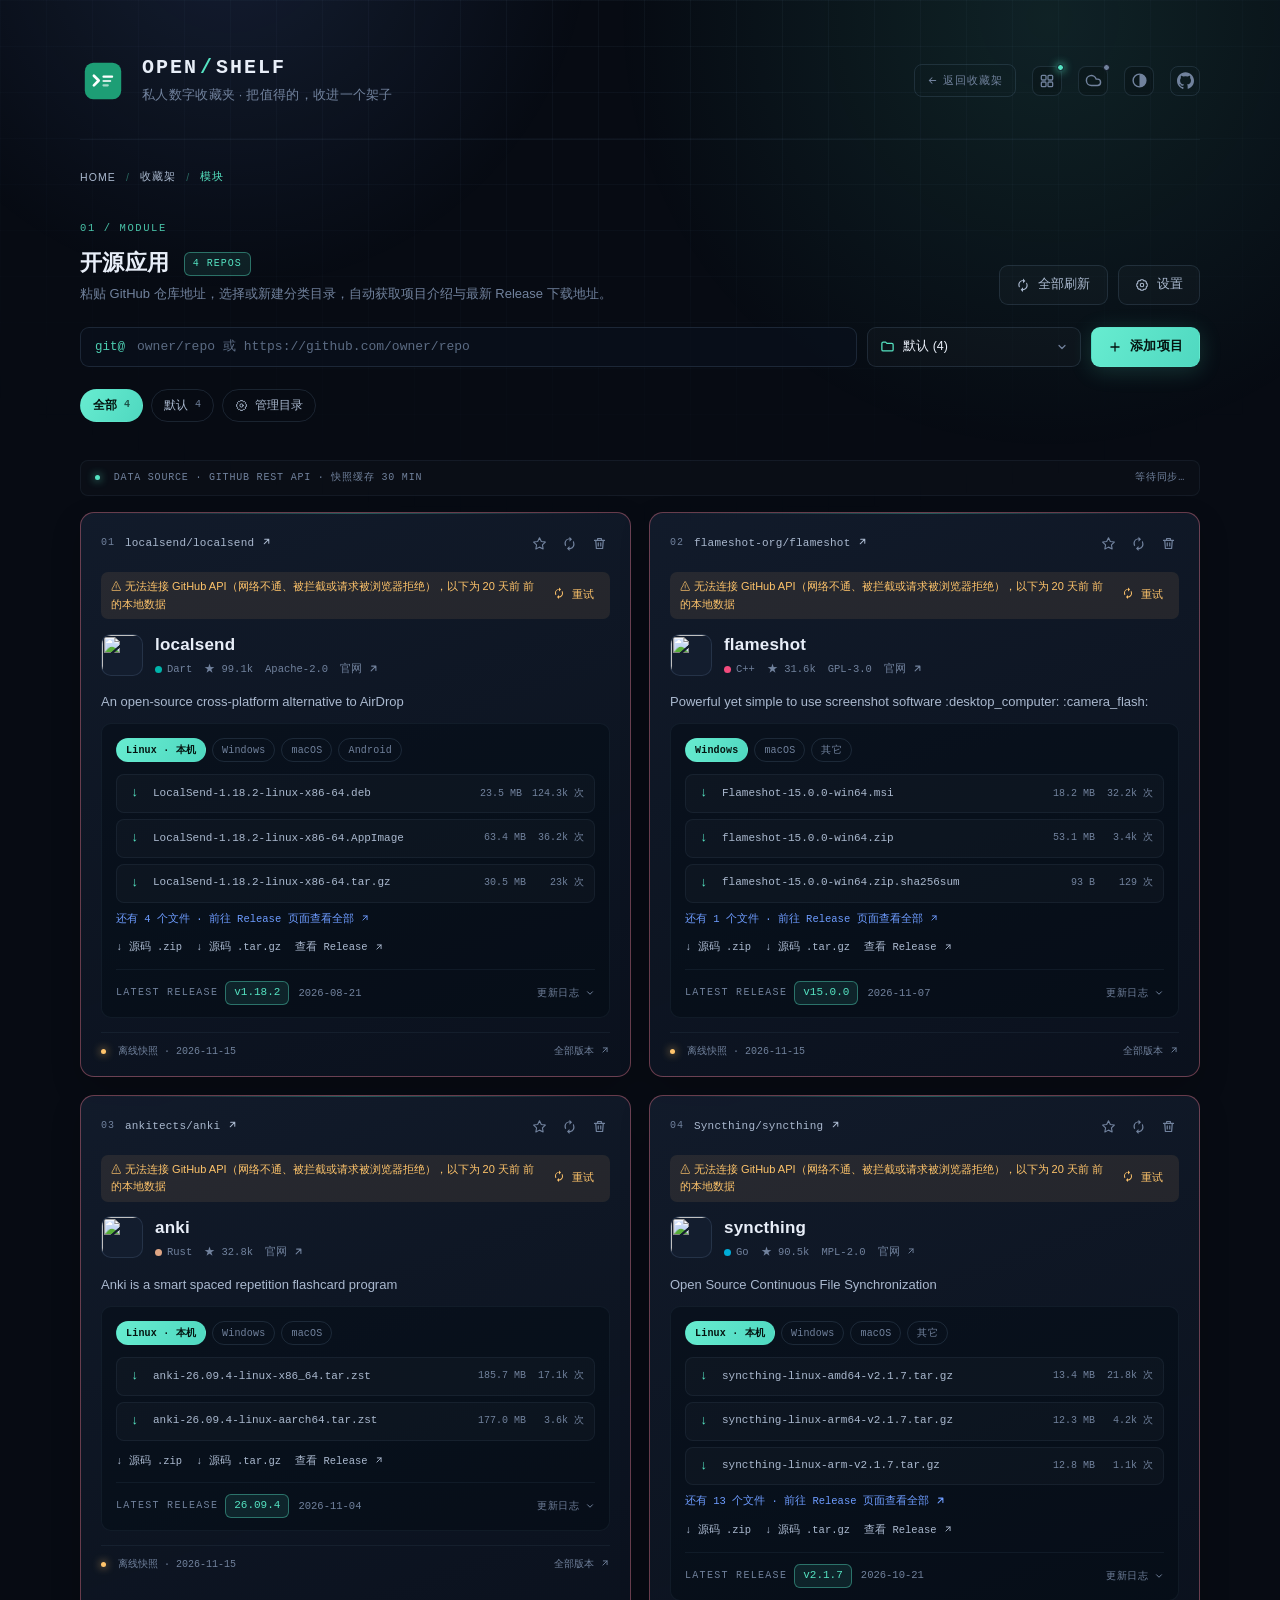
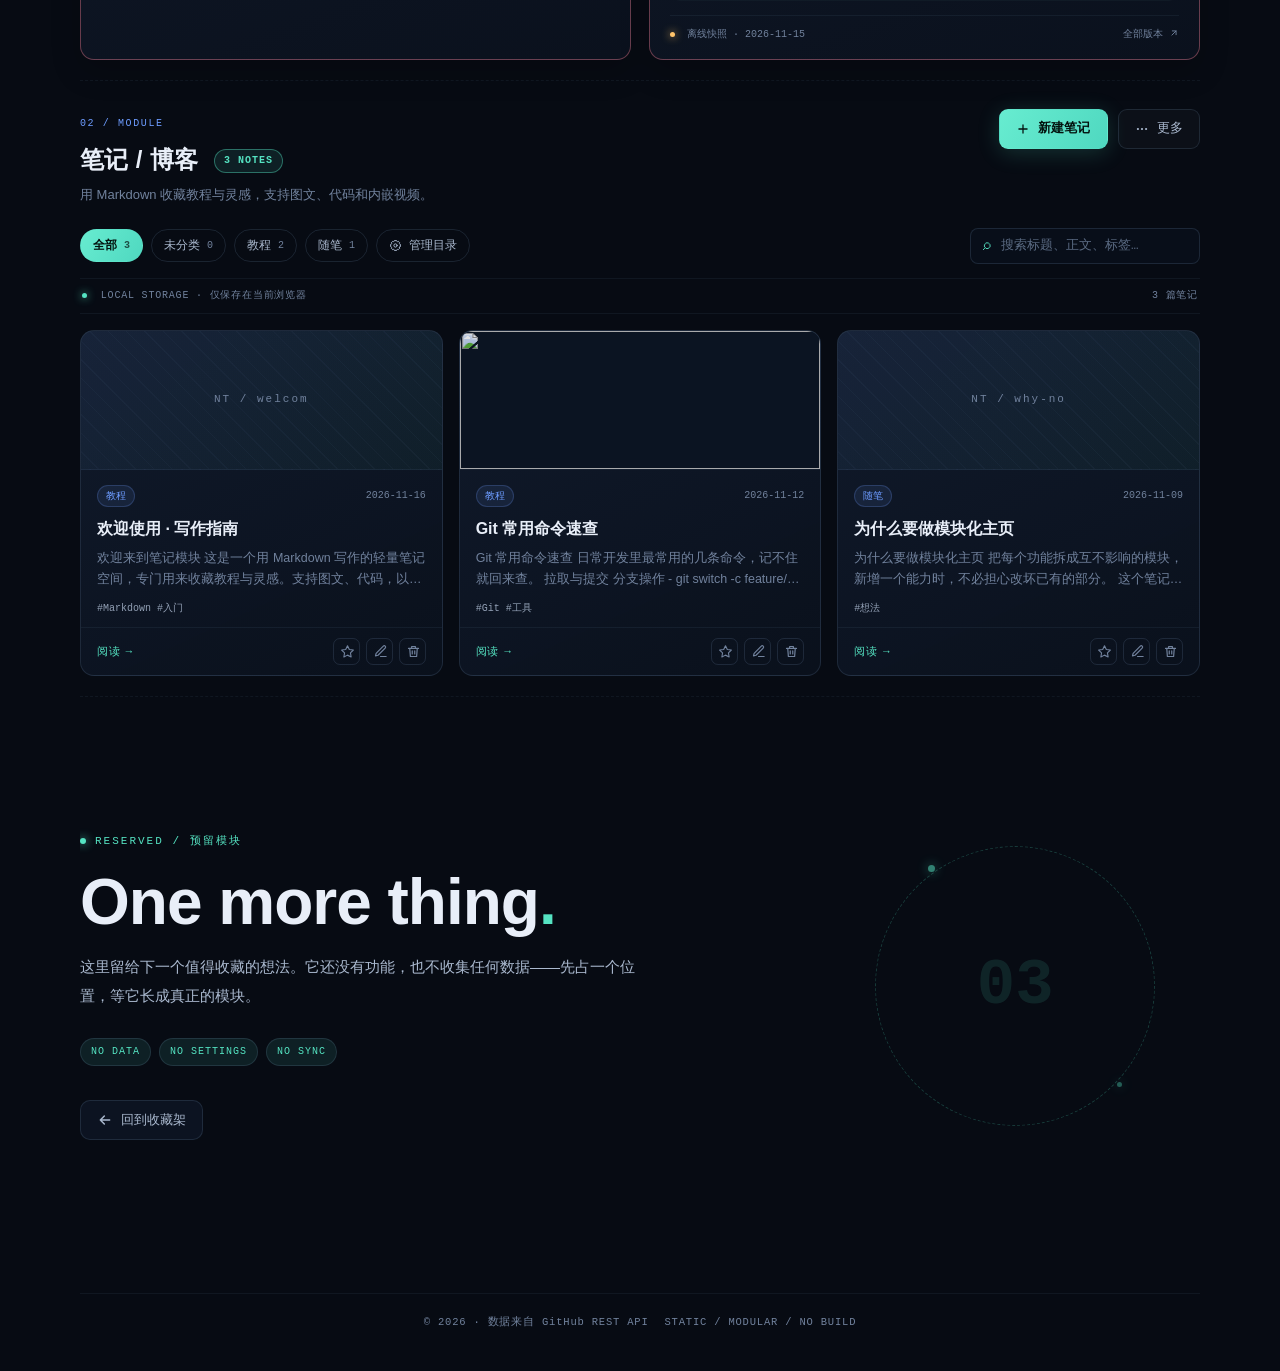
==== commit f48edcd3: "feat: 模块卡收敛 + 图标动效重设计 + 状态彩蛋 + 文案润色 - 模块卡背景图标缩小50%、边框颜色统一、取消顶部高光 - 重绘蓬松云朵图标并加常驻飘动/悬停加速；重新设计按钮/特性/原理/" ====
--- a/module.html
+++ b/module.html
@@ -52,7 +52,7 @@
         </span>
         <span class="brand-text">
           <h1>OPEN<span>/</span>SHELF</h1>
-          <p>私人数字收藏夹 · 把值得留下的收进一个架子</p>
+          <p>私人数字收藏夹 · 把值得的，收进一个架子</p>
         </span>
       </a>
       <div class="header-meta">
--- a/assets/css/base.css
+++ b/assets/css/base.css
@@ -29,6 +29,40 @@
   --cjk: "PingFang SC", "Hiragino Sans GB", "Microsoft YaHei", "Noto Sans CJK SC", sans-serif;
   --mono: ui-monospace, SFMono-Regular, "SF Mono", Menlo, Consolas, "Liberation Mono", var(--cjk);
   --sans: -apple-system, BlinkMacSystemFont, "Segoe UI", var(--cjk);
+
+  /* ---------- 字体排印规范（全站唯一来源）----------
+     字号阶梯：11 级，覆盖从微型角标到 Hero 大标题的所有层级。
+     语义：微标(9) / 角标(10) / 次标签(10.5) / 辅助(11) / 元信息(11.5) /
+           控件(12) / 正文密(12.5) / 正文(13) / 正文宽(13.5) / 引导(14) /
+           小标题(15) / 卡片标题(16) / 区块标题(20) / 主标题(22) / Hero(28+) */
+  --fs-micro: 9px;    /* 微型角标、圆点标签 */
+  --fs-tiny: 10px;    /* 编号、脚注 */
+  --fs-mini: 10.5px;  /* 小指示、kicker */
+  --fs-caption: 11px; /* 辅助说明、面包屑 */
+  --fs-aux: 11.5px;   /* 元信息、次要行 */
+  --fs-control: 12px; /* 按钮、输入框、标签 */
+  --fs-body-sm: 12.5px; /* 紧凑正文、卡片描述 */
+  --fs-body: 13px;    /* 标准正文 */
+  --fs-body-lg: 13.5px; /* 宽松正文、按钮 */
+  --fs-lead: 14px;    /* 引导语、区块引言 */
+  --fs-subtitle: 15px; /* 小标题、步骤标题 */
+  --fs-title: 16px;   /* 卡片标题 */
+  --fs-section: 20px; /* 区块大标题下沿 */
+  --fs-heading: 22px; /* 模块卡名称 */
+  --fs-display: 28px; /* 次级展示标题 */
+  /* 行高阶梯 */
+  --lh-tight: 1.2;    /* 大标题 */
+  --lh-snug: 1.45;    /* 卡片标题 */
+  --lh-base: 1.6;     /* 正文默认 */
+  --lh-relaxed: 1.75; /* 段落 */
+  --lh-loose: 1.9;    /* 引导长句 */
+  /* 字重阶梯 */
+  --fw-regular: 400;
+  --fw-medium: 500;
+  --fw-semibold: 600;
+  --fw-bold: 700;
+  /* 强调色实底按钮上的前景文字色（深底方案） */
+  --on-accent: #04130f;
 }
 
 *, *::before, *::after { box-sizing: border-box; }
@@ -40,7 +74,7 @@
   min-height: 100vh;
   background: var(--bg);
   color: var(--text);
-  font: 15px/1.6 var(--sans);
+  font: 15px/var(--lh-base) var(--sans);
   -webkit-font-smoothing: antialiased;
   overflow-x: hidden;
 }
@@ -181,6 +215,12 @@
 .i-github { --i-img: url("data:image/svg+xml,%3Csvg xmlns='http://www.w3.org/2000/svg' viewBox='0 0 24 24' fill='%23000'%3E%3Cpath d='M12 .5C5.37.5 0 5.87 0 12.5c0 5.3 3.44 9.8 8.21 11.39.6.11.82-.26.82-.58v-2.23c-3.34.73-4.04-1.61-4.04-1.61-.54-1.38-1.33-1.75-1.33-1.75-1.09-.74.08-.73.08-.73 1.2.08 1.84 1.24 1.84 1.24 1.07 1.83 2.81 1.3 3.5.99.11-.78.42-1.3.76-1.6-2.67-.3-5.47-1.34-5.47-5.95 0-1.32.47-2.39 1.24-3.23-.12-.3-.54-1.52.12-3.18 0 0 1.01-.32 3.3 1.23a11.5 11.5 0 0 1 6 0c2.29-1.55 3.3-1.23 3.3-1.23.66 1.66.24 2.88.12 3.18.77.84 1.24 1.91 1.24 3.23 0 4.62-2.81 5.64-5.49 5.94.43.37.82 1.1.82 2.22v3.29c0 .32.22.7.83.58C20.56 22.29 24 17.8 24 12.5 24 5.87 18.63.5 12 .5z'/%3E%3C/svg%3E"); }
 /* 下拉选择用图标：文件夹（分类）/ 箭头（下拉），mask + currentColor 跨主题一致 */
 .i-folder { --i-img: url("data:image/svg+xml,%3Csvg xmlns='http://www.w3.org/2000/svg' viewBox='0 0 24 24' fill='none' stroke='%23000' stroke-width='2' stroke-linecap='round' stroke-linejoin='round'%3E%3Cpath d='M3 7a2 2 0 0 1 2-2h4l2 2h8a2 2 0 0 1 2 2v8a2 2 0 0 1-2 2H5a2 2 0 0 1-2-2V7Z'/%3E%3C/svg%3E"); }
+/* 文档图标：笔记卡背景（带折角与文字行的文件） */
+.i-doc { --i-img: url("data:image/svg+xml,%3Csvg xmlns='http://www.w3.org/2000/svg' viewBox='0 0 24 24' fill='none' stroke='%23000' stroke-width='1.8' stroke-linecap='round' stroke-linejoin='round'%3E%3Cpath d='M14 2H6a2 2 0 0 0-2 2v16a2 2 0 0 0 2 2h12a2 2 0 0 0 2-2V8Z'/%3E%3Cpath d='M14 2v6h6M8 13h8M8 17h5'/%3E%3C/svg%3E"); }
+/* 代码图标：开源应用卡背景（尖括号 + 斜杠） */
+.i-code { --i-img: url("data:image/svg+xml,%3Csvg xmlns='http://www.w3.org/2000/svg' viewBox='0 0 24 24' fill='none' stroke='%23000' stroke-width='1.9' stroke-linecap='round' stroke-linejoin='round'%3E%3Cpath d='m8 7-5 5 5 5m8-10 5 5-5 5m-3-13-4 16'/%3E%3C/svg%3E"); }
+/* 蓬松云朵：首页「按需连接云端」步骤专用，具象多层云轮廓，配合飘动动画 */
+.i-cloud-puff { --i-img: url("data:image/svg+xml,%3Csvg xmlns='http://www.w3.org/2000/svg' viewBox='0 0 24 24' fill='none' stroke='%23000' stroke-width='1.7' stroke-linecap='round' stroke-linejoin='round'%3E%3Cpath d='M7.2 18.5h9.9a3.9 3.9 0 0 0 .35-7.78 5.9 5.9 0 0 0-11.36-.98 4.4 4.4 0 0 0 1.11 8.76Z'/%3E%3Cpath d='M9 21.5h6' opacity='.55'/%3E%3C/svg%3E"); }
 .i-chev { --i-img: url("data:image/svg+xml,%3Csvg xmlns='http://www.w3.org/2000/svg' viewBox='0 0 24 24' fill='none' stroke='%23000' stroke-width='2.4' stroke-linecap='round' stroke-linejoin='round'%3E%3Cpath d='m6 9 6 6 6-6'/%3E%3C/svg%3E"); }
 /* 状态图标：SYSTEM 用芯片（在线系统）/ MODULE 用四宫格（模块矩阵），mask + currentColor */
 .i-system { --i-img: url("data:image/svg+xml,%3Csvg xmlns='http://www.w3.org/2000/svg' viewBox='0 0 24 24' fill='none' stroke='%23000' stroke-width='1.9' stroke-linecap='round' stroke-linejoin='round'%3E%3Crect x='5' y='5' width='14' height='14' rx='2'/%3E%3Crect x='9' y='9' width='6' height='6' rx='1'/%3E%3Cpath d='M9 2v3m6-3v3M9 19v3m6-3v3M2 9h3m-3 6h3m14-6h3m-3 6h3'/%3E%3C/svg%3E"); }
@@ -394,7 +434,7 @@
   height: 26px; padding: 0 9px; margin-left: 2px;
   border: 1px solid var(--line); border-radius: 5px;
   background: transparent; color: var(--muted);
-  font: 11.5px var(--sans); letter-spacing: .2px; cursor: pointer;
+  font: 11px var(--sans); letter-spacing: .2px; cursor: pointer;
   transition: color .15s, border-color .15s, background .15s;
 }
 .sel-pill .sel-cancel:hover,
@@ -437,7 +477,7 @@
 .field {
   width: 100%; height: 100%;
   border: 0; outline: 0; background: transparent; color: var(--text);
-  font-family: var(--mono); font-size: 13.5px;
+  font-family: var(--mono); font-size: 13px;
 }
 .field::placeholder { color: #5b6b83; }
 
--- a/assets/css/landing.css
+++ b/assets/css/landing.css
@@ -21,7 +21,7 @@
 
 .lc-eyebrow {
   display: inline-flex; align-items: center; gap: 9px;
-  font: 11px var(--mono); letter-spacing: 2px; color: var(--accent);
+  font: var(--fs-caption) var(--mono); letter-spacing: 2px; color: var(--accent);
   padding: 6px 14px; border: 1px solid var(--line-strong); border-radius: 999px;
   background: var(--accent-dim);
 }
@@ -54,7 +54,7 @@
   min-height: 46px; padding: 0 26px;
   border: 1px solid var(--line); border-radius: 999px;
   background: var(--surface); color: var(--text-2);
-  font-size: 13.5px;
+  font-size: var(--fs-body);
   transition: color .2s, border-color .2s, transform .2s, background .2s, box-shadow .2s;
 }
 .lc-btn .i-ico { width: 15px; height: 15px; }
@@ -63,9 +63,9 @@
   transform: translateY(-2px); box-shadow: 0 10px 26px rgba(0, 0, 0, .14);
 }
 .lc-btn--primary {
-  border-color: var(--accent); background: var(--accent); color: #04130f; font-weight: 600;
-}
-.lc-btn--primary:hover { color: #04130f; background: var(--accent); filter: brightness(1.08); }
+  border-color: var(--accent); background: var(--accent); color: var(--on-accent); font-weight: 600;
+}
+.lc-btn--primary:hover { color: var(--on-accent); background: var(--accent); filter: brightness(1.08); }
 
 /* ---------- 功能特性：图标 → 标题 → 描述 三层卡片（参考 localsend） ---------- */
 .lc-feature-grid { display: grid; grid-template-columns: repeat(3, minmax(0, 1fr)); gap: 16px; }
@@ -82,8 +82,8 @@
   border-radius: 13px; background: var(--accent-dim); color: var(--accent);
 }
 .lc-feature-icon .i-ico { width: 22px; height: 22px; }
-.lc-feature h4 { margin: 0 0 9px; font-size: 16px; font-weight: 600; color: var(--text); }
-.lc-feature p { margin: 0; font-size: 12.5px; line-height: 1.8; color: var(--text-2); }
+.lc-feature h4 { margin: 0 0 9px; font-size: var(--fs-title); font-weight: 600; color: var(--text); }
+.lc-feature p { margin: 0; font-size: var(--fs-body-sm); line-height: 1.8; color: var(--text-2); }
 
 /* ---------- 通用区块标题（全部居中） ---------- */
 .lc-section { margin-top: 118px; }
@@ -92,60 +92,93 @@
   margin: 0 auto 26px; padding-bottom: 22px; border-bottom: 1px solid var(--line-soft);
   max-width: 720px;
 }
-.lc-kicker { font: 10.5px var(--mono); letter-spacing: 2.2px; color: var(--accent); }
+.lc-kicker { font: var(--fs-mini) var(--mono); letter-spacing: 2.2px; color: var(--accent); }
 .lc-section-head h3 {
   margin: 0; font: 600 clamp(25px, 3.6vw, 40px)/1.18 var(--sans);
   letter-spacing: -.025em; color: var(--text);
 }
 .lc-section-head .lc-hint {
   display: inline-flex; align-items: center; justify-content: center; gap: 6px;
-  font: 10px var(--mono); color: var(--muted); letter-spacing: 1.2px;
+  font: var(--fs-tiny) var(--mono); color: var(--muted); letter-spacing: 1.2px;
 }
 .lc-section-head .lc-hint .i-ico { width: 12px; height: 12px; }
 .lc-section-intro {
   max-width: 54em; margin: -6px auto 28px; text-align: center;
-  font-size: 14px; line-height: 1.85; color: var(--text-2);
-}
-
-/* ---------- 模块入口卡片 ---------- */
+  font-size: var(--fs-lead); line-height: 1.85; color: var(--text-2);
+}
+
+/* ---------- 模块入口卡片 ----------
+   边框全卡统一（不随主题色变化），已取消顶部高光细线。
+   --tone 仅用于融入背景的小图标、序号与脚注箭头，保持轻微性格区分：
+   开源应用(code)=薄荷绿 / 笔记(note)=晴蓝 / 收藏架(shelf)=柔紫；
+   无 tone 的模块（如预留位）回落到默认薄荷绿，保持旧模块零改动可用。 */
 .lc-catalog { display: grid; grid-template-columns: repeat(auto-fill, minmax(270px, 1fr)); gap: 18px; }
 .lc-card {
-  position: relative; display: flex; flex-direction: column; min-height: 218px;
-  padding: 28px; overflow: hidden;
+  --tone: var(--accent);
+  position: relative; display: block; min-height: 226px;
+  padding: 28px; overflow: hidden; isolation: isolate;
   border: 1px solid var(--line-soft); border-radius: 22px;
   background: var(--surface);
-  transition: border-color .24s, transform .24s, box-shadow .24s;
-}
+  transition: border-color .26s, transform .26s, box-shadow .26s;
+}
+.lc-card--code { --tone: #55e3c2; }
+.lc-card--note { --tone: #6d9cff; }
+.lc-card--shelf { --tone: #b39cff; }
+
+/* 融入背景的小图标：右上角，尺寸为原来的 50%（84px），低透明度 */
+.lc-card-bghicon {
+  position: absolute; z-index: 0; top: 14px; right: 14px;
+  width: 84px; height: 84px; display: grid; place-items: center;
+  color: var(--tone); pointer-events: none;
+  transform: rotate(-8deg) scale(1); transform-origin: 70% 30%;
+  transition: transform .4s cubic-bezier(.2, .7, .3, 1), opacity .4s;
+}
+.lc-card-bghicon .i-ico {
+  width: 100%; height: 100%;
+  opacity: .18;
+  transition: opacity .4s;
+}
+.lc-card:hover .lc-card-bghicon { transform: rotate(-3deg) scale(1.1); }
+.lc-card:hover .lc-card-bghicon .i-ico { opacity: .3; }
+
+/* 文字层盖在背景图标之上 */
+.lc-card-inner {
+  position: relative; z-index: 1;
+  display: flex; flex-direction: column; min-height: 170px; height: 100%;
+}
+
+/* 边框颜色全卡统一：hover 只走通用 line-strong，不随各卡主题色变化 */
 .lc-card:hover {
   border-color: var(--line-strong); transform: translateY(-4px);
-  box-shadow: 0 20px 48px rgba(0, 0, 0, .22), 0 0 0 1px rgba(85, 227, 194, .08);
+  box-shadow: 0 20px 48px rgba(0, 0, 0, .22);
 }
 .lc-card--soon { border-style: dashed; }
 .lc-card--soon .lc-name { color: var(--text-2); }
-/* 卡片高光：从右上角大面积柔和散开，没有硬边扇形，避免割裂感 */
+/* 无背景图标的兼容卡：保留原柔和高光 */
 .lc-corner {
   position: absolute; inset: 0; pointer-events: none;
   background: radial-gradient(190px 140px at 100% 0%, rgba(85, 227, 194, .11), transparent 72%);
 }
-.lc-index { display: flex; align-items: center; gap: 8px; font-size: 10px; letter-spacing: 1.5px; color: var(--accent); }
+.lc-index { display: flex; align-items: center; gap: 8px; font-size: var(--fs-tiny); letter-spacing: 1.5px; color: var(--tone); }
 .lc-badge {
   padding: 4px 9px; border: 1px solid var(--line-strong); border-radius: 999px;
-  background: var(--accent-dim); font-size: 9px; letter-spacing: .8px;
-}
-.lc-name { display: block; margin: 18px 0 9px; font-size: 21px; font-weight: 600; letter-spacing: -.01em; }
-.lc-desc { display: block; font-size: 13px; line-height: 1.8; color: var(--text-2); flex: 1; }
+  background: var(--accent-dim); color: var(--tone); font-size: var(--fs-micro); letter-spacing: .8px;
+}
+.lc-name { display: block; margin: 18px 0 9px; font-size: var(--fs-heading); font-weight: 600; letter-spacing: -.01em; }
+.lc-desc { display: block; font-size: var(--fs-body-sm); line-height: 1.8; color: var(--text-2); flex: 1; }
 .lc-foot {
   display: flex; align-items: center; justify-content: space-between;
   margin-top: 22px; padding-top: 14px; border-top: 1px solid var(--line-soft);
-  font-size: 10.5px; letter-spacing: 1px; color: var(--text-2);
-}
-.lc-foot .i-ico { width: 14px; height: 14px; color: var(--accent); transition: transform .18s; }
+  font-size: var(--fs-mini); letter-spacing: 1px; color: var(--text-2);
+}
+.lc-foot .i-ico { width: 14px; height: 14px; color: var(--tone); transition: transform .2s cubic-bezier(.2, .7, .3, 1); }
 .lc-card:hover .lc-foot .i-ico { transform: translate(3px, -3px); }
+.lc-card:active { transform: translateY(-1px) scale(.995); }
 
 .lc-empty {
   grid-column: 1 / -1; padding: 46px 20px; text-align: center;
   border: 1px dashed var(--line); border-radius: 22px;
-  font-size: 13px; color: var(--muted);
+  font-size: var(--fs-body); color: var(--muted);
 }
 
 /* ---------- 工作原理：图标 → 标题 → 描述 三层卡片（无序号，参考 localsend） ---------- */
@@ -162,8 +195,8 @@
   border-radius: 13px; background: var(--accent-dim); color: var(--accent);
 }
 .lc-step-icon .i-ico { width: 22px; height: 22px; }
-.lc-step h4 { margin: 0 0 9px; font-size: 15px; font-weight: 600; color: var(--text); }
-.lc-step p { margin: 0; font-size: 12.5px; line-height: 1.8; color: var(--text-2); }
+.lc-step h4 { margin: 0 0 9px; font-size: var(--fs-subtitle); font-weight: 600; color: var(--text); }
+.lc-step p { margin: 0; font-size: var(--fs-body-sm); line-height: 1.8; color: var(--text-2); }
 
 /* ---------- 收尾：一行式，不再重复首屏大标题与说明 ---------- */
 .lc-cta {
@@ -171,7 +204,7 @@
   margin-top: 92px; padding: 40px 24px;
   border-top: 1px solid var(--line-soft);
 }
-.lc-cta-line { font-size: 11px; letter-spacing: 2px; color: var(--muted); }
+.lc-cta-line { font-size: var(--fs-caption); letter-spacing: 2px; color: var(--muted); }
 .lc-cta .lc-btn { min-height: 44px; }
 
 /* ---------- 滚动入场动画 ---------- */
@@ -198,7 +231,7 @@
 /* ---------- 二级页面（面包屑） ---------- */
 .lc-crumb {
   display: flex; align-items: center; gap: 10px; flex-wrap: wrap;
-  padding: 22px 0 6px; font: 10.5px var(--sans); letter-spacing: 1.1px; color: var(--muted);
+  padding: 22px 0 6px; font: var(--fs-mini) var(--sans); letter-spacing: 1.1px; color: var(--muted);
 }
 .lc-crumb a { color: var(--text-2); transition: color .18s; }
 .lc-crumb a:hover { color: var(--accent); }
@@ -211,8 +244,114 @@
   margin: 16px 0 12px; font: 600 clamp(28px, 4vw, 42px)/1.2 var(--sans);
   letter-spacing: -.025em; color: var(--text);
 }
-.lc-shelf-head p { max-width: 40em; margin: 0 auto; font-size: 14px; line-height: 1.85; color: var(--text-2); }
+.lc-shelf-head p { max-width: 40em; margin: 0 auto; font-size: var(--fs-lead); line-height: 1.85; color: var(--text-2); }
 .lc-shelf-head + .lc-catalog { margin-top: 0; }
+
+/* ---------- 首页图标动效（仅 .pg-home，不影响模块页） ----------
+   约定：顶部四个图标（系统状态 / GitHub / 主题 / eyebrow 提示点）不做动画。
+   其余图标重新设计——悬停与点击(active)触发同一组效果，保持一致；
+   云端图标为常驻缓慢飘动的云，悬停/点击时加速飘动。 */
+
+/* 通用弹性位移：箭头、卡片脚注箭头共用 */
+@keyframes lc-icon-nudge {
+  0% { transform: translate(0, 0) scale(1); }
+  35% { transform: translate(4px, -4px) scale(1.22); }
+  60% { transform: translate(2px, -2px) scale(1.06); }
+  100% { transform: translate(3px, -3px) scale(1.12); }
+}
+/* 向下箭头：沿垂直方向轻点 */
+@keyframes lc-chev-bob {
+  0%, 100% { transform: translateY(0) scale(1); }
+  40% { transform: translateY(4px) scale(1.18); }
+  70% { transform: translateY(1px) scale(1.04); }
+}
+/* 弹性放大回弹：功能特性 / 工作原理普通图标共用 */
+@keyframes lc-icon-pop {
+  0% { transform: scale(1) rotate(0); }
+  40% { transform: scale(1.28) rotate(-9deg); }
+  70% { transform: scale(.96) rotate(3deg); }
+  100% { transform: scale(1.14) rotate(-4deg); }
+}
+/* 云朵常驻缓慢飘动 */
+@keyframes lc-cloud-float {
+  0% { transform: translate(0, 0); }
+  25% { transform: translate(2px, -2px); }
+  50% { transform: translate(0, -3px); }
+  75% { transform: translate(-2px, -1px); }
+  100% { transform: translate(0, 0); }
+}
+/* 云朵悬停/点击：加速加大幅度的一阵飘动 */
+@keyframes lc-cloud-gust {
+  0% { transform: translate(0, 0) scale(1); }
+  30% { transform: translate(5px, -4px) scale(1.12); }
+  60% { transform: translate(-4px, -6px) scale(1.06); }
+  100% { transform: translate(3px, -3px) scale(1.1); }
+}
+
+/* 按钮箭头：悬停与点击同一动效 */
+.pg-home .lc-btn:hover .i-ico,
+.pg-home .lc-btn:active .i-ico { animation: lc-icon-nudge .5s cubic-bezier(.2, .8, .3, 1) both; }
+/* 向下 chevron 走垂直点头，覆盖上面的通用外移动效 */
+.pg-home .lc-btn:not(.lc-btn--primary):hover .i-ico.i-chev,
+.pg-home .lc-btn:not(.lc-btn--primary):active .i-ico.i-chev { animation: lc-chev-bob .5s cubic-bezier(.2, .8, .3, 1) both; }
+/* 卡片脚注箭头 */
+.pg-home .lc-card:hover .lc-foot .i-ico,
+.pg-home .lc-card:active .lc-foot .i-ico { animation: lc-icon-nudge .5s cubic-bezier(.2, .8, .3, 1) both; }
+
+/* 功能特性 / 工作原理普通图标：悬停与点击同一弹性回弹 */
+.pg-home .lc-feature:hover .lc-feature-icon .i-ico,
+.pg-home .lc-feature:active .lc-feature-icon .i-ico,
+.pg-home .lc-step:hover .lc-step-icon .i-ico:not(.lc-cloud),
+.pg-home .lc-step:active .lc-step-icon .i-ico:not(.lc-cloud) {
+  animation: lc-icon-pop .52s cubic-bezier(.2, .8, .3, 1) both;
+}
+
+/* 云朵：常驻飘动；悬停/点击加速 */
+.pg-home .lc-cloud { animation: lc-cloud-float 4.5s ease-in-out infinite; }
+.pg-home .lc-step:hover .lc-cloud,
+.pg-home .lc-step:active .lc-cloud { animation: lc-cloud-gust .9s cubic-bezier(.2, .8, .3, 1) both; }
+
+/* 模块卡背景小图标：淡入节奏（放大由父级 hover 控制） */
+.pg-home .lc-card-bghicon .i-ico { transition: opacity .4s; }
+
+/* ---------- 系统状态图标点按气泡（仅首页） ---------- */
+.status--oracle { cursor: pointer; user-select: none; }
+.status--oracle:focus-visible { outline: 2px solid var(--line-strong); outline-offset: 3px; }
+/* 点按时图标本身给一次轻按反馈（这是唯一的点按效果，非悬停动画） */
+.status--oracle:active { transform: scale(.9); }
+.status--oracle { transition: transform .15s ease; }
+
+.lc-oracle-tip {
+  position: absolute; z-index: 60; top: calc(100% + 10px); right: 0;
+  width: max-content; max-width: min(290px, calc(100vw - 40px));
+  padding: 11px 14px;
+  border: 1px solid var(--line-strong); border-radius: 11px;
+  background: var(--surface-2); color: var(--text);
+  box-shadow: 0 14px 34px rgba(0, 0, 0, .28);
+  font: 12.5px/1.65 var(--sans); text-align: left;
+  pointer-events: none;
+  animation: lc-oracle-in .26s cubic-bezier(.2, .8, .3, 1) both;
+}
+.lc-oracle-tip::before {
+  content: ''; position: absolute; top: -5px; right: 13px;
+  width: 8px; height: 8px; transform: rotate(45deg);
+  border-left: 1px solid var(--line-strong); border-top: 1px solid var(--line-strong);
+  background: var(--surface-2);
+}
+.lc-oracle-tip .lc-oracle-kind {
+  display: block; margin-bottom: 3px;
+  font: 500 10px var(--mono); letter-spacing: 1px; color: var(--accent);
+}
+.lc-oracle-tip .lc-oracle-text { color: var(--text); }
+.lc-oracle-tip.is-out { animation: lc-oracle-out .3s ease both; }
+@keyframes lc-oracle-in {
+  from { opacity: 0; transform: translateY(-6px) scale(.96); }
+  to { opacity: 1; transform: none; }
+}
+@keyframes lc-oracle-out {
+  from { opacity: 1; transform: none; }
+  to { opacity: 0; transform: translateY(-5px) scale(.97); }
+}
 
 /* ---------- 响应式 ---------- */
 @media (max-width: 900px) {
@@ -243,4 +382,16 @@
   .lc-hero > .lc-actions { animation: none !important; }
   html.js-reveal .lc-reveal { opacity: 1; transform: none; transition: none; }
   .lc-btn, .lc-card, .lc-feature, .lc-step { transition: none !important; }
-}
+  /* 图标动效在无障碍模式下全部关闭（含云朵常驻飘动） */
+  .pg-home .lc-btn:hover .i-ico,
+  .pg-home .lc-btn:active .i-ico,
+  .pg-home .lc-card:hover .lc-foot .i-ico,
+  .pg-home .lc-card:active .lc-foot .i-ico,
+  .pg-home .lc-feature:hover .lc-feature-icon .i-ico,
+  .pg-home .lc-feature:active .lc-feature-icon .i-ico,
+  .pg-home .lc-step:hover .lc-step-icon .i-ico,
+  .pg-home .lc-step:active .lc-step-icon .i-ico,
+  .pg-home .lc-cloud { animation: none !important; transform: none !important; }
+  .lc-oracle-tip, .lc-oracle-tip.is-out { animation: none !important; }
+  .status--oracle { transition: none !important; }
+}
--- a/assets/css/module-repo-showcase.css
+++ b/assets/css/module-repo-showcase.css
@@ -87,7 +87,7 @@
 
 
 .rs-suggest { display: flex; align-items: center; flex-wrap: wrap; gap: 8px; margin: 12px 0 24px; }
-.rs-hint { font-size: 11.5px; color: var(--accent); margin-left: auto; }
+.rs-hint { font-size: 11px; color: var(--accent); margin-left: auto; }
 .rs-hint--error { color: var(--danger); }
 .rs-hint--warn { color: var(--warn); }
 
@@ -114,10 +114,10 @@
 }
 .rs-group-mark { color: var(--accent); font-size: 13px; line-height: 1; }
 .rs-group-name { margin: 0; font-size: 14px; font-weight: 600; letter-spacing: .3px; }
-.rs-group-count { font-size: 9.5px; letter-spacing: 1px; color: var(--muted); }
+.rs-group-count { font-size: 10px; letter-spacing: 1px; color: var(--muted); }
 .rs-group-rule { flex: 1; min-width: 10px; height: 1px; background: linear-gradient(90deg, var(--line), transparent); }
 .rs-group-tag {
-  font-size: 9.5px; letter-spacing: .6px; color: var(--muted);
+  font-size: 10px; letter-spacing: .6px; color: var(--muted);
   padding: 2px 8px; border: 1px solid var(--line-soft); border-radius: 999px;
 }
 .rs-group-del {
@@ -167,7 +167,7 @@
 .rs-num { font-size: 10px; color: var(--muted); letter-spacing: 1px; }
 .rs-path {
   flex: 1; min-width: 0; overflow: hidden; text-overflow: ellipsis; white-space: nowrap;
-  font-size: 11.5px; color: var(--text-2); letter-spacing: .2px;
+  font-size: 11px; color: var(--text-2); letter-spacing: .2px;
 }
 .rs-path span { color: var(--muted); }
 .rs-path:hover { color: var(--accent); }
@@ -209,7 +209,7 @@
 .rs-release > :first-child { margin-top: 0; }
 /* 空 Release 分支仍沿用旧头部（仅说明文案，无下载内容） */
 .rs-release-head { display: flex; align-items: center; gap: 10px; flex-wrap: wrap; }
-.rs-kicker { font-size: 9.5px; letter-spacing: 1.3px; color: var(--muted); }
+.rs-kicker { font-size: 10px; letter-spacing: 1.3px; color: var(--muted); }
 .rs-tag {
   padding: 2px 9px; border: 1px solid var(--line-strong); border-radius: 6px;
   background: var(--accent-dim); color: var(--accent); font-size: 11px;
@@ -315,9 +315,9 @@
   background: rgba(255, 129, 151, .05);
 }
 .rs-error-title { font-size: 12.5px; color: var(--danger); font-weight: 600; }
-.rs-error p { margin: 6px 0; font-size: 11.5px; color: var(--text-2); }
+.rs-error p { margin: 6px 0; font-size: 11px; color: var(--text-2); }
 .rs-error-tip { color: var(--muted) !important; }
-.rs-error .btn { height: 30px; margin-top: 6px; font-size: 11.5px; }
+.rs-error .btn { height: 30px; margin-top: 6px; font-size: 11px; }
 
 .rs-stale {
   display: flex; align-items: center; justify-content: space-between; gap: 10px;
@@ -334,7 +334,7 @@
 .rs-empty-mark { font-size: 24px; color: var(--accent); opacity: .7; }
 .rs-empty h3 { margin: 12px 0 6px; font-size: 16px; font-weight: 600; }
 .rs-empty p { margin: 0; font-size: 12.5px; color: var(--muted); }
-.rs-empty code { font: 11.5px var(--mono); color: var(--accent); }
+.rs-empty code { font: 11px var(--mono); color: var(--accent); }
 
 @media (max-width: 900px) {
   .rs-grid { grid-template-columns: 1fr; }
@@ -350,7 +350,7 @@
   .rs-settings-panel { right: 0; left: auto; width: min(360px, calc(100vw - 32px)); }
   .rs-card { padding: 16px 14px 14px; }
   .rs-platform-bar { gap: 5px; }
-  .rs-plat { padding: 3px 8px; font-size: 9.5px; }
+  .rs-plat { padding: 3px 8px; font-size: 10px; }
   .rs-asset { grid-template-columns: 14px minmax(0, 1fr) auto; }
   .rs-asset-count { display: none; }
   /* 窄屏收紧版本信息间距，让「版本 + 更新日志」保持同一行 */
--- a/assets/css/module-notes.css
+++ b/assets/css/module-notes.css
@@ -205,7 +205,7 @@
 .nt-input {
   width: 100%; height: 40px; padding: 0 13px;
   border: 1px solid var(--line); border-radius: var(--radius-sm);
-  background: rgba(10, 17, 29, .75); color: var(--text); font: 13.5px var(--sans); outline: 0;
+  background: rgba(10, 17, 29, .75); color: var(--text); font: 13px var(--sans); outline: 0;
 }
 .nt-input::placeholder { color: #5b6b83; }
 .nt-input:focus { border-color: var(--line-strong); box-shadow: 0 0 0 3px rgba(85, 227, 194, .07); }
@@ -290,13 +290,13 @@
 .nt-size[data-level="over"] .nt-size-text { color: var(--danger); }
 
 /* ---------- Markdown 正文排版 ---------- */
-.nt-markdown { color: var(--text-2); font-size: 14.5px; line-height: 1.85; overflow-wrap: anywhere; }
+.nt-markdown { color: var(--text-2); font-size: 14px; line-height: 1.85; overflow-wrap: anywhere; }
 .nt-markdown > *:first-child { margin-top: 0; }
 .nt-h { color: var(--text); font-weight: 600; line-height: 1.35; margin: 1.5em 0 .6em; }
 .nt-h1 { font-size: 28px; }
 .nt-h2 { font-size: 22px; padding-bottom: 8px; border-bottom: 1px solid var(--line-soft); }
 .nt-h3 { font-size: 18px; }
-.nt-h4, .nt-h5, .nt-h6 { font-size: 15.5px; }
+.nt-h4, .nt-h5, .nt-h6 { font-size: 15px; }
 .nt-p { margin: 0 0 1.05em; }
 .nt-link { color: var(--accent); border-bottom: 1px solid rgba(85, 227, 194, .35); }
 .nt-link:hover { border-bottom-color: var(--accent); }
--- a/assets/css/sync.css
+++ b/assets/css/sync.css
@@ -219,7 +219,7 @@
   flex: 1; height: 30px; padding: 0 6px;
   border: 0; border-radius: 6px; cursor: pointer;
   background: transparent; color: var(--muted);
-  font-size: 11.5px; transition: background .18s, color .18s;
+  font-size: 11px; transition: background .18s, color .18s;
 }
 .sy-vtab:hover { color: var(--text); }
 .sy-vtab.is-active {
--- a/assets/css/theme.css
+++ b/assets/css/theme.css
@@ -141,6 +141,12 @@
   box-shadow: var(--th-shadow), 0 0 0 1px rgba(14, 156, 126, .12);
 }
 html[data-theme="light"] .lc-corner { background: radial-gradient(160px 120px at 100% 0%, rgba(14, 156, 126, .12), transparent 72%); }
+/* 模块卡主题色：亮色下加深以保证图标与文字层次可读 */
+html[data-theme="light"] .lc-card--code { --tone: #0e9c7e; }
+html[data-theme="light"] .lc-card--note { --tone: #2f63c9; }
+html[data-theme="light"] .lc-card--shelf { --tone: #7b5cd6; }
+html[data-theme="light"] .lc-card-bghicon .i-ico { opacity: .12; }
+html[data-theme="light"] .lc-card:hover .lc-card-bghicon .i-ico { opacity: .22; }
 html[data-theme="light"] .lc-section-head,
 html[data-theme="light"] .lc-crumb,
 html[data-theme="light"] .rs-group-head { border-color: var(--line); }
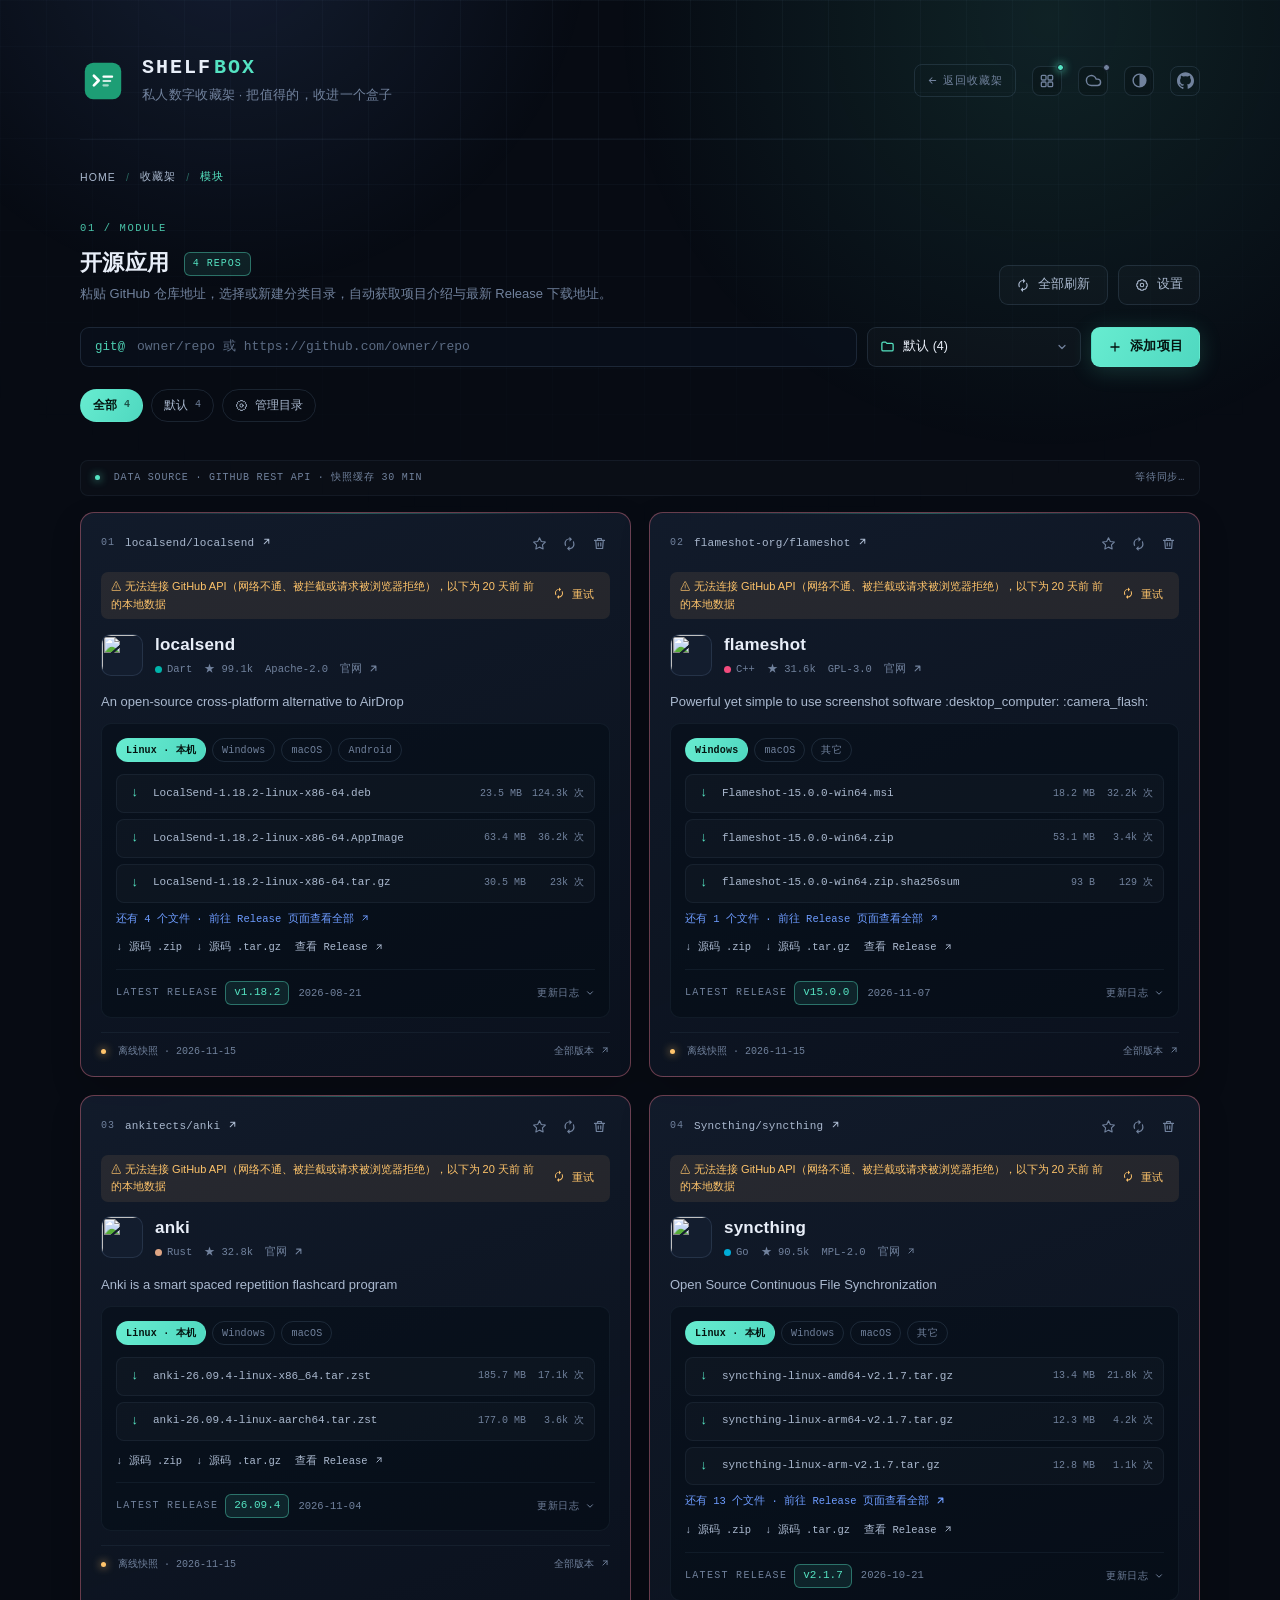
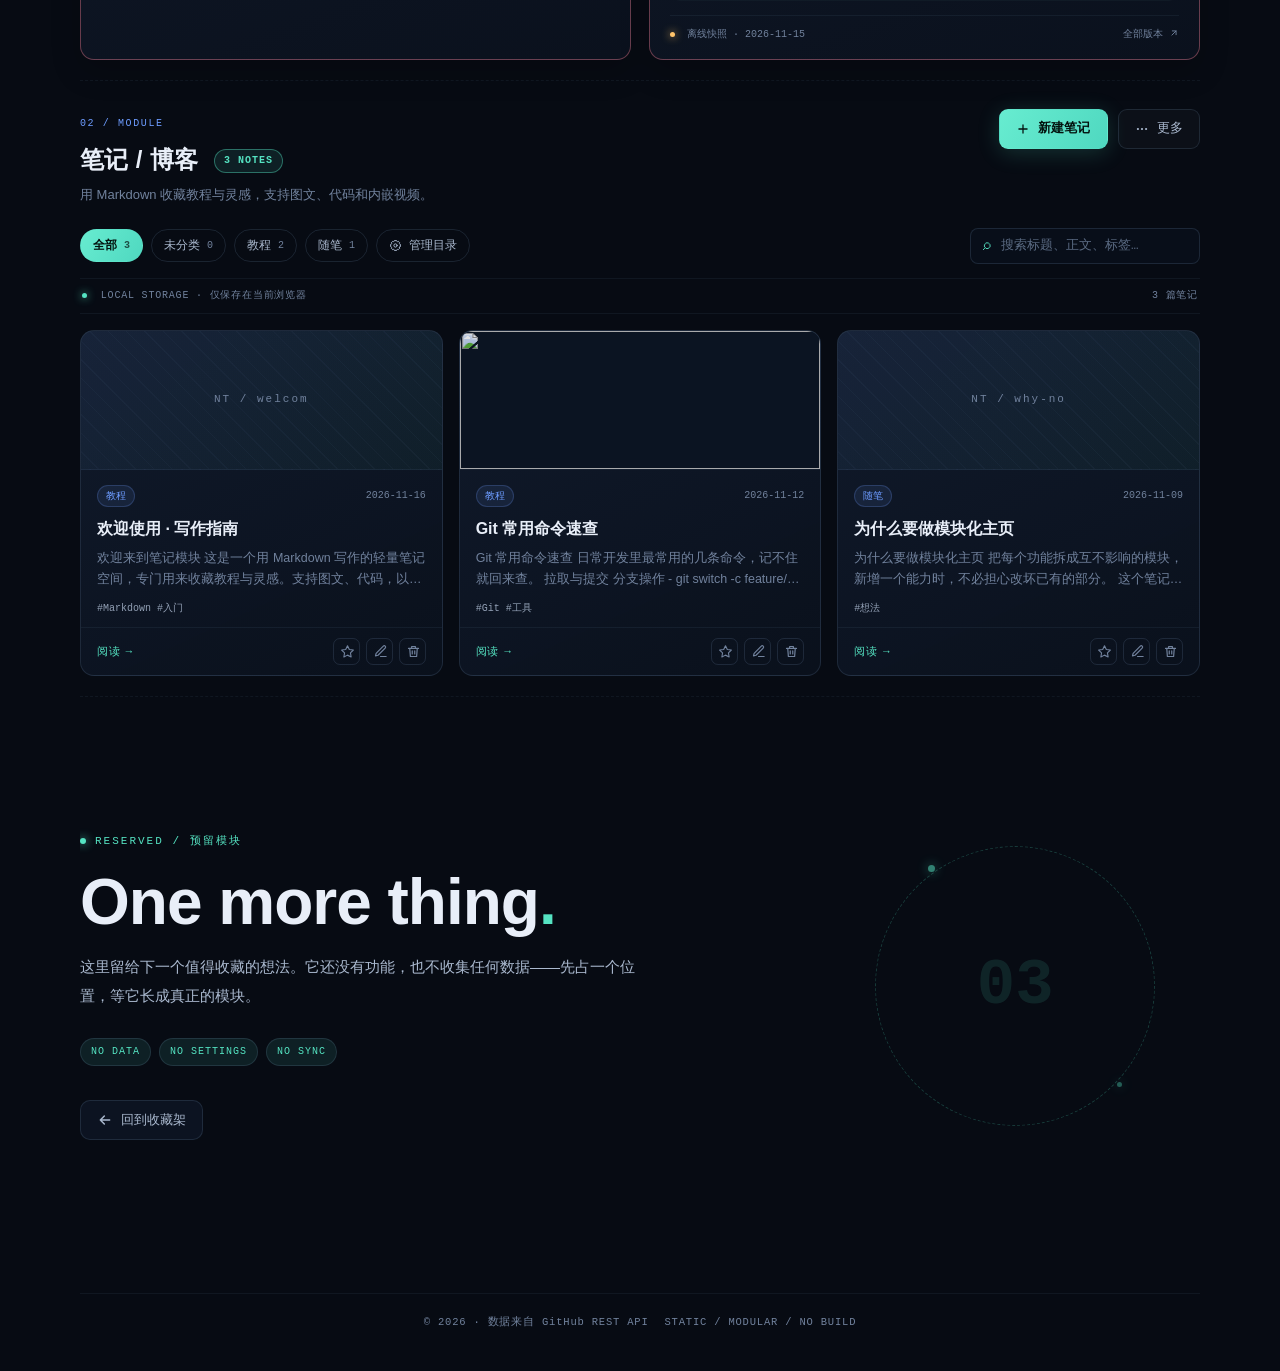
==== commit 1b266ec3: "design: 改名 SHELFBOX + 工作原理改编号步骤条 + 图标还原默认 - 品牌 OPEN/SHELF 改名为 SHELFBOX（显示名：品牌/title/meta/logo/README" ====
--- a/module.html
+++ b/module.html
@@ -4,9 +4,9 @@
   <meta charset="utf-8">
   <meta name="viewport" content="width=device-width, initial-scale=1">
   <meta name="color-scheme" content="dark">
-  <meta name="description" content="私人数字收藏夹的各个模块：开源应用、笔记博客与预留位置">
+  <meta name="description" content="SHELFBOX 私人数字收藏架的各个模块：开源应用、笔记博客与预留位置">
   <link rel="icon" type="image/svg+xml" href="assets/brand/logo.svg">
-  <title>模块 · OPEN / SHELF</title>
+  <title>模块 · SHELFBOX</title>
 
   <link rel="preconnect" href="https://api.github.com">
   <!-- 主题脚本尽早执行，首屏前定好明暗，避免闪烁 -->
@@ -51,8 +51,8 @@
           <svg viewBox="0 0 96 96" width="100%" height="100%" role="img"><rect x="10" y="10" width="76" height="76" rx="18" fill="#1D9E75"/><path d="M29 37 L39 47 L29 57" fill="none" stroke="#ffffff" stroke-width="5.5" stroke-linecap="round" stroke-linejoin="round"/><line x1="49" y1="39" x2="67" y2="39" stroke="#ffffff" stroke-width="4.5" stroke-linecap="round"/><line x1="49" y1="48" x2="63" y2="48" stroke="#ffffff" stroke-width="4.5" stroke-linecap="round" opacity="0.8"/><line x1="49" y1="57" x2="58" y2="57" stroke="#ffffff" stroke-width="4.5" stroke-linecap="round" opacity="0.6"/></svg>
         </span>
         <span class="brand-text">
-          <h1>OPEN<span>/</span>SHELF</h1>
-          <p>私人数字收藏夹 · 把值得的，收进一个架子</p>
+          <h1>SHELF<span>BOX</span></h1>
+          <p>私人数字收藏架 · 把值得的，收进一个盒子</p>
         </span>
       </a>
       <div class="header-meta">
--- a/assets/css/landing.css
+++ b/assets/css/landing.css
@@ -16,6 +16,8 @@
   width: min(760px, 92vw); height: 460px;
   background: radial-gradient(ellipse at 50% 40%, var(--accent-dim), transparent 68%);
   filter: blur(8px);
+  /* 纯装饰光晕：窄屏向上溢出覆盖页头时绝不拦截按钮点击 */
+  pointer-events: none;
   animation: lc-float 14s ease-in-out infinite;
 }
 
@@ -67,7 +69,8 @@
 }
 .lc-btn--primary:hover { color: var(--on-accent); background: var(--accent); filter: brightness(1.08); }
 
-/* ---------- 功能特性：图标 → 标题 → 描述 三层卡片（参考 localsend） ---------- */
+/* ---------- 功能特性：居中三层软卡（图标 → 标题 → 描述） ----------
+   与「工作原理」的横向流程时间线形成对照：这里强调并列的三个特性。 */
 .lc-feature-grid { display: grid; grid-template-columns: repeat(3, minmax(0, 1fr)); gap: 16px; }
 .lc-feature {
   display: flex; flex-direction: column; align-items: center; text-align: center;
@@ -108,38 +111,32 @@
 }
 
 /* ---------- 模块入口卡片 ----------
-   边框全卡统一（不随主题色变化），已取消顶部高光细线。
-   --tone 仅用于融入背景的小图标、序号与脚注箭头，保持轻微性格区分：
-   开源应用(code)=薄荷绿 / 笔记(note)=晴蓝 / 收藏架(shelf)=柔紫；
-   无 tone 的模块（如预留位）回落到默认薄荷绿，保持旧模块零改动可用。 */
+   配色全站统一：文字、序号、图标、链接箭头一律取强调色 var(--accent)，
+   不按模块区分；卡片边框、背景、hover 也保持一致。 */
 .lc-catalog { display: grid; grid-template-columns: repeat(auto-fill, minmax(270px, 1fr)); gap: 18px; }
 .lc-card {
-  --tone: var(--accent);
   position: relative; display: block; min-height: 226px;
   padding: 28px; overflow: hidden; isolation: isolate;
   border: 1px solid var(--line-soft); border-radius: 22px;
   background: var(--surface);
   transition: border-color .26s, transform .26s, box-shadow .26s;
 }
-.lc-card--code { --tone: #55e3c2; }
-.lc-card--note { --tone: #6d9cff; }
-.lc-card--shelf { --tone: #b39cff; }
-
-/* 融入背景的小图标：右上角，尺寸为原来的 50%（84px），低透明度 */
+
+/* 融入背景的小图标：右上角 50px，低透明度统一强调色 */
 .lc-card-bghicon {
-  position: absolute; z-index: 0; top: 14px; right: 14px;
-  width: 84px; height: 84px; display: grid; place-items: center;
-  color: var(--tone); pointer-events: none;
+  position: absolute; z-index: 0; top: 18px; right: 18px;
+  width: 50px; height: 50px; display: grid; place-items: center;
+  color: var(--accent); pointer-events: none;
   transform: rotate(-8deg) scale(1); transform-origin: 70% 30%;
   transition: transform .4s cubic-bezier(.2, .7, .3, 1), opacity .4s;
 }
 .lc-card-bghicon .i-ico {
   width: 100%; height: 100%;
-  opacity: .18;
+  opacity: .22;
   transition: opacity .4s;
 }
 .lc-card:hover .lc-card-bghicon { transform: rotate(-3deg) scale(1.1); }
-.lc-card:hover .lc-card-bghicon .i-ico { opacity: .3; }
+.lc-card:hover .lc-card-bghicon .i-ico { opacity: .38; }
 
 /* 文字层盖在背景图标之上 */
 .lc-card-inner {
@@ -159,10 +156,10 @@
   position: absolute; inset: 0; pointer-events: none;
   background: radial-gradient(190px 140px at 100% 0%, rgba(85, 227, 194, .11), transparent 72%);
 }
-.lc-index { display: flex; align-items: center; gap: 8px; font-size: var(--fs-tiny); letter-spacing: 1.5px; color: var(--tone); }
+.lc-index { display: flex; align-items: center; gap: 8px; font-size: var(--fs-tiny); letter-spacing: 1.5px; color: var(--accent); }
 .lc-badge {
   padding: 4px 9px; border: 1px solid var(--line-strong); border-radius: 999px;
-  background: var(--accent-dim); color: var(--tone); font-size: var(--fs-micro); letter-spacing: .8px;
+  background: var(--accent-dim); color: var(--accent); font-size: var(--fs-micro); letter-spacing: .8px;
 }
 .lc-name { display: block; margin: 18px 0 9px; font-size: var(--fs-heading); font-weight: 600; letter-spacing: -.01em; }
 .lc-desc { display: block; font-size: var(--fs-body-sm); line-height: 1.8; color: var(--text-2); flex: 1; }
@@ -171,7 +168,7 @@
   margin-top: 22px; padding-top: 14px; border-top: 1px solid var(--line-soft);
   font-size: var(--fs-mini); letter-spacing: 1px; color: var(--text-2);
 }
-.lc-foot .i-ico { width: 14px; height: 14px; color: var(--tone); transition: transform .2s cubic-bezier(.2, .7, .3, 1); }
+.lc-foot .i-ico { width: 14px; height: 14px; color: var(--accent); transition: transform .2s cubic-bezier(.2, .7, .3, 1); }
 .lc-card:hover .lc-foot .i-ico { transform: translate(3px, -3px); }
 .lc-card:active { transform: translateY(-1px) scale(.995); }
 
@@ -181,21 +178,33 @@
   font-size: var(--fs-body); color: var(--muted);
 }
 
-/* ---------- 工作原理：图标 → 标题 → 描述 三层卡片（无序号，参考 localsend） ---------- */
-.lc-flow { display: grid; grid-template-columns: repeat(4, minmax(0, 1fr)); gap: 16px; }
+/* ---------- 工作原理：编号步骤条（与居中特性卡明显区分）----------
+   四张并列卡片：右上角大号 01-04 数字水印 + 顶部强调线 + 默认尺寸图标，
+   强调从左到右的先后顺序；水印仅装饰、不拦截点击。 */
+.lc-flow {
+  position: relative; display: grid; grid-template-columns: repeat(4, minmax(0, 1fr)); gap: 16px;
+}
 .lc-step {
-  display: flex; flex-direction: column; align-items: center; text-align: center;
-  padding: 30px 20px 26px;
-  border: 1px solid var(--line-soft); border-radius: 18px; background: var(--surface);
+  position: relative; overflow: hidden;
+  display: flex; flex-direction: column; align-items: flex-start; text-align: left;
+  padding: 26px 22px 24px;
+  border: 1px solid var(--line-soft); border-top: 2px solid var(--accent); border-radius: 16px;
+  background: var(--surface);
   transition: border-color .22s, transform .22s;
 }
 .lc-step:hover { border-color: var(--line-strong); transform: translateY(-3px); }
+/* 大号序号水印：右上角，低调不抢正文 */
+.lc-step::before {
+  content: attr(data-step); position: absolute; top: 8px; right: 12px;
+  font: 600 38px/1 var(--mono); letter-spacing: -2px;
+  color: var(--accent); opacity: .14; pointer-events: none;
+}
 .lc-step-icon {
-  display: grid; place-items: center; width: 48px; height: 48px; margin-bottom: 18px;
-  border-radius: 13px; background: var(--accent-dim); color: var(--accent);
-}
-.lc-step-icon .i-ico { width: 22px; height: 22px; }
-.lc-step h4 { margin: 0 0 9px; font-size: var(--fs-subtitle); font-weight: 600; color: var(--text); }
+  display: grid; place-items: center; width: 40px; height: 40px; margin-bottom: 18px;
+  border-radius: 11px; background: var(--accent-dim); color: var(--accent);
+}
+.lc-step-icon .i-ico { width: 20px; height: 20px; }
+.lc-step h4 { margin: 0 0 9px; font-size: var(--fs-title); font-weight: 600; color: var(--text); }
 .lc-step p { margin: 0; font-size: var(--fs-body-sm); line-height: 1.8; color: var(--text-2); }
 
 /* ---------- 收尾：一行式，不再重复首屏大标题与说明 ---------- */
@@ -247,111 +256,9 @@
 .lc-shelf-head p { max-width: 40em; margin: 0 auto; font-size: var(--fs-lead); line-height: 1.85; color: var(--text-2); }
 .lc-shelf-head + .lc-catalog { margin-top: 0; }
 
-/* ---------- 首页图标动效（仅 .pg-home，不影响模块页） ----------
-   约定：顶部四个图标（系统状态 / GitHub / 主题 / eyebrow 提示点）不做动画。
-   其余图标重新设计——悬停与点击(active)触发同一组效果，保持一致；
-   云端图标为常驻缓慢飘动的云，悬停/点击时加速飘动。 */
-
-/* 通用弹性位移：箭头、卡片脚注箭头共用 */
-@keyframes lc-icon-nudge {
-  0% { transform: translate(0, 0) scale(1); }
-  35% { transform: translate(4px, -4px) scale(1.22); }
-  60% { transform: translate(2px, -2px) scale(1.06); }
-  100% { transform: translate(3px, -3px) scale(1.12); }
-}
-/* 向下箭头：沿垂直方向轻点 */
-@keyframes lc-chev-bob {
-  0%, 100% { transform: translateY(0) scale(1); }
-  40% { transform: translateY(4px) scale(1.18); }
-  70% { transform: translateY(1px) scale(1.04); }
-}
-/* 弹性放大回弹：功能特性 / 工作原理普通图标共用 */
-@keyframes lc-icon-pop {
-  0% { transform: scale(1) rotate(0); }
-  40% { transform: scale(1.28) rotate(-9deg); }
-  70% { transform: scale(.96) rotate(3deg); }
-  100% { transform: scale(1.14) rotate(-4deg); }
-}
-/* 云朵常驻缓慢飘动 */
-@keyframes lc-cloud-float {
-  0% { transform: translate(0, 0); }
-  25% { transform: translate(2px, -2px); }
-  50% { transform: translate(0, -3px); }
-  75% { transform: translate(-2px, -1px); }
-  100% { transform: translate(0, 0); }
-}
-/* 云朵悬停/点击：加速加大幅度的一阵飘动 */
-@keyframes lc-cloud-gust {
-  0% { transform: translate(0, 0) scale(1); }
-  30% { transform: translate(5px, -4px) scale(1.12); }
-  60% { transform: translate(-4px, -6px) scale(1.06); }
-  100% { transform: translate(3px, -3px) scale(1.1); }
-}
-
-/* 按钮箭头：悬停与点击同一动效 */
-.pg-home .lc-btn:hover .i-ico,
-.pg-home .lc-btn:active .i-ico { animation: lc-icon-nudge .5s cubic-bezier(.2, .8, .3, 1) both; }
-/* 向下 chevron 走垂直点头，覆盖上面的通用外移动效 */
-.pg-home .lc-btn:not(.lc-btn--primary):hover .i-ico.i-chev,
-.pg-home .lc-btn:not(.lc-btn--primary):active .i-ico.i-chev { animation: lc-chev-bob .5s cubic-bezier(.2, .8, .3, 1) both; }
-/* 卡片脚注箭头 */
-.pg-home .lc-card:hover .lc-foot .i-ico,
-.pg-home .lc-card:active .lc-foot .i-ico { animation: lc-icon-nudge .5s cubic-bezier(.2, .8, .3, 1) both; }
-
-/* 功能特性 / 工作原理普通图标：悬停与点击同一弹性回弹 */
-.pg-home .lc-feature:hover .lc-feature-icon .i-ico,
-.pg-home .lc-feature:active .lc-feature-icon .i-ico,
-.pg-home .lc-step:hover .lc-step-icon .i-ico:not(.lc-cloud),
-.pg-home .lc-step:active .lc-step-icon .i-ico:not(.lc-cloud) {
-  animation: lc-icon-pop .52s cubic-bezier(.2, .8, .3, 1) both;
-}
-
-/* 云朵：常驻飘动；悬停/点击加速 */
-.pg-home .lc-cloud { animation: lc-cloud-float 4.5s ease-in-out infinite; }
-.pg-home .lc-step:hover .lc-cloud,
-.pg-home .lc-step:active .lc-cloud { animation: lc-cloud-gust .9s cubic-bezier(.2, .8, .3, 1) both; }
-
-/* 模块卡背景小图标：淡入节奏（放大由父级 hover 控制） */
-.pg-home .lc-card-bghicon .i-ico { transition: opacity .4s; }
-
-/* ---------- 系统状态图标点按气泡（仅首页） ---------- */
-.status--oracle { cursor: pointer; user-select: none; }
-.status--oracle:focus-visible { outline: 2px solid var(--line-strong); outline-offset: 3px; }
-/* 点按时图标本身给一次轻按反馈（这是唯一的点按效果，非悬停动画） */
-.status--oracle:active { transform: scale(.9); }
-.status--oracle { transition: transform .15s ease; }
-
-.lc-oracle-tip {
-  position: absolute; z-index: 60; top: calc(100% + 10px); right: 0;
-  width: max-content; max-width: min(290px, calc(100vw - 40px));
-  padding: 11px 14px;
-  border: 1px solid var(--line-strong); border-radius: 11px;
-  background: var(--surface-2); color: var(--text);
-  box-shadow: 0 14px 34px rgba(0, 0, 0, .28);
-  font: 12.5px/1.65 var(--sans); text-align: left;
-  pointer-events: none;
-  animation: lc-oracle-in .26s cubic-bezier(.2, .8, .3, 1) both;
-}
-.lc-oracle-tip::before {
-  content: ''; position: absolute; top: -5px; right: 13px;
-  width: 8px; height: 8px; transform: rotate(45deg);
-  border-left: 1px solid var(--line-strong); border-top: 1px solid var(--line-strong);
-  background: var(--surface-2);
-}
-.lc-oracle-tip .lc-oracle-kind {
-  display: block; margin-bottom: 3px;
-  font: 500 10px var(--mono); letter-spacing: 1px; color: var(--accent);
-}
-.lc-oracle-tip .lc-oracle-text { color: var(--text); }
-.lc-oracle-tip.is-out { animation: lc-oracle-out .3s ease both; }
-@keyframes lc-oracle-in {
-  from { opacity: 0; transform: translateY(-6px) scale(.96); }
-  to { opacity: 1; transform: none; }
-}
-@keyframes lc-oracle-out {
-  from { opacity: 1; transform: none; }
-  to { opacity: 0; transform: translateY(-5px) scale(.97); }
-}
+/* ---------- 图标动效约定 ----------
+   首页仅「功能模块卡片」的图标保留动效（背景大图标 hover 缩放提亮、脚注箭头位移），
+   见 .lc-card 相关规则；其余图标（按钮箭头、功能特性、工作原理含云端）一律静态。 */
 
 /* ---------- 响应式 ---------- */
 @media (max-width: 900px) {
@@ -364,11 +271,9 @@
   .lc-hero-glow { top: -60px; height: 320px; }
   .lc-hero h2 { margin-top: 24px; }
   .lc-section { margin-top: 72px; }
-  /* 特性 / 原理卡片：移动端单列，图标与文字层次紧凑 */
+  /* 特性 / 原理卡：移动端单列，默认尺寸图标 */
   .lc-feature-grid, .lc-flow { grid-template-columns: 1fr; gap: 12px; }
   .lc-feature, .lc-step { padding: 22px 18px; }
-  .lc-feature-icon, .lc-step-icon { width: 42px; height: 42px; margin-bottom: 12px; }
-  .lc-feature-icon .i-ico, .lc-step-icon .i-ico { width: 19px; height: 19px; }
   .lc-card { min-height: 190px; padding: 22px; }
   .lc-cta { margin-top: 60px; padding: 34px 12px; gap: 14px; }
   .lc-shelf-head { margin: 30px 0 26px; }
@@ -382,16 +287,7 @@
   .lc-hero > .lc-actions { animation: none !important; }
   html.js-reveal .lc-reveal { opacity: 1; transform: none; transition: none; }
   .lc-btn, .lc-card, .lc-feature, .lc-step { transition: none !important; }
-  /* 图标动效在无障碍模式下全部关闭（含云朵常驻飘动） */
-  .pg-home .lc-btn:hover .i-ico,
-  .pg-home .lc-btn:active .i-ico,
-  .pg-home .lc-card:hover .lc-foot .i-ico,
-  .pg-home .lc-card:active .lc-foot .i-ico,
-  .pg-home .lc-feature:hover .lc-feature-icon .i-ico,
-  .pg-home .lc-feature:active .lc-feature-icon .i-ico,
-  .pg-home .lc-step:hover .lc-step-icon .i-ico,
-  .pg-home .lc-step:active .lc-step-icon .i-ico,
-  .pg-home .lc-cloud { animation: none !important; transform: none !important; }
-  .lc-oracle-tip, .lc-oracle-tip.is-out { animation: none !important; }
-  .status--oracle { transition: none !important; }
-}
+  /* 模块卡图标动效在无障碍模式下关闭 */
+  .lc-card-bghicon, .lc-card-bghicon .i-ico { transform: none !important; transition: none !important; }
+  .lc-card:hover .lc-foot .i-ico { transform: none !important; }
+}
--- a/assets/css/theme.css
+++ b/assets/css/theme.css
@@ -141,12 +141,9 @@
   box-shadow: var(--th-shadow), 0 0 0 1px rgba(14, 156, 126, .12);
 }
 html[data-theme="light"] .lc-corner { background: radial-gradient(160px 120px at 100% 0%, rgba(14, 156, 126, .12), transparent 72%); }
-/* 模块卡主题色：亮色下加深以保证图标与文字层次可读 */
-html[data-theme="light"] .lc-card--code { --tone: #0e9c7e; }
-html[data-theme="light"] .lc-card--note { --tone: #2f63c9; }
-html[data-theme="light"] .lc-card--shelf { --tone: #7b5cd6; }
-html[data-theme="light"] .lc-card-bghicon .i-ico { opacity: .12; }
-html[data-theme="light"] .lc-card:hover .lc-card-bghicon .i-ico { opacity: .22; }
+/* 模块卡配色全站统一为强调色；亮色下背景图标略淡，保证文字层次 */
+html[data-theme="light"] .lc-card-bghicon .i-ico { opacity: .14; }
+html[data-theme="light"] .lc-card:hover .lc-card-bghicon .i-ico { opacity: .26; }
 html[data-theme="light"] .lc-section-head,
 html[data-theme="light"] .lc-crumb,
 html[data-theme="light"] .rs-group-head { border-color: var(--line); }
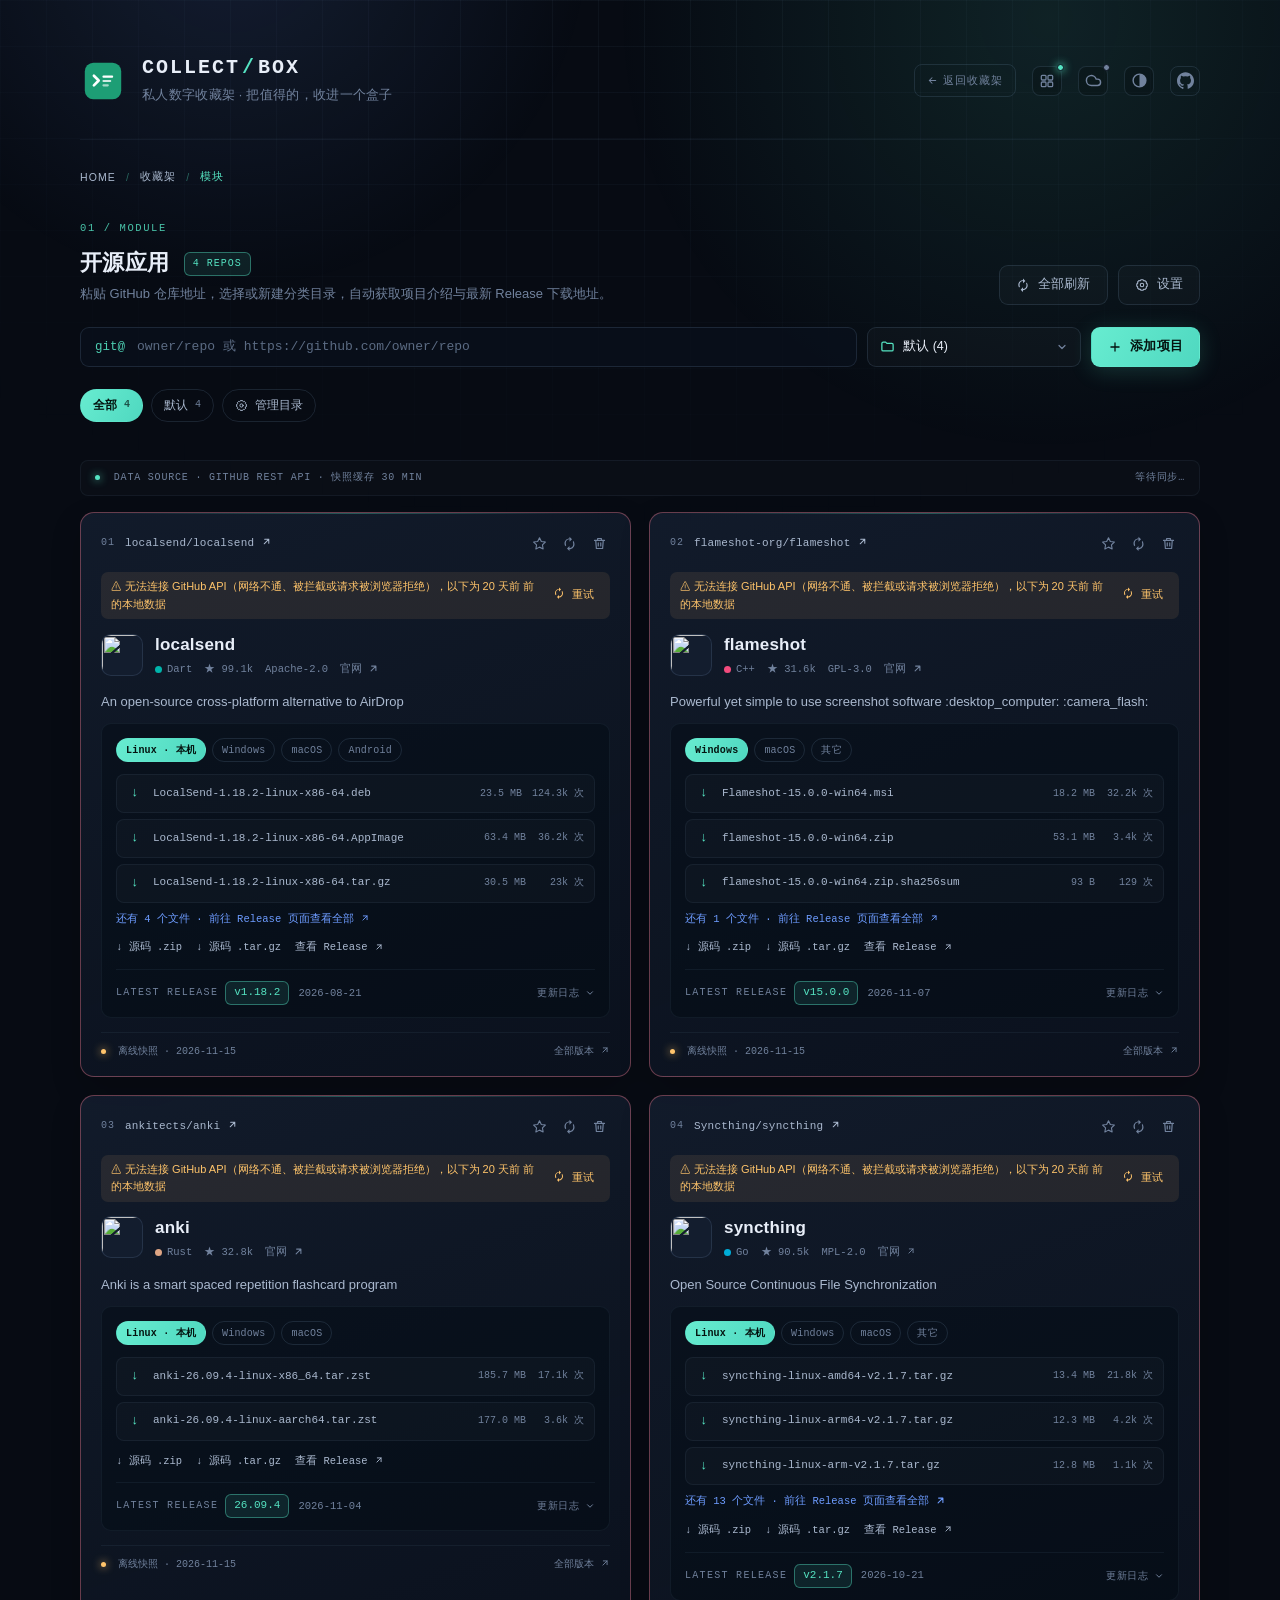
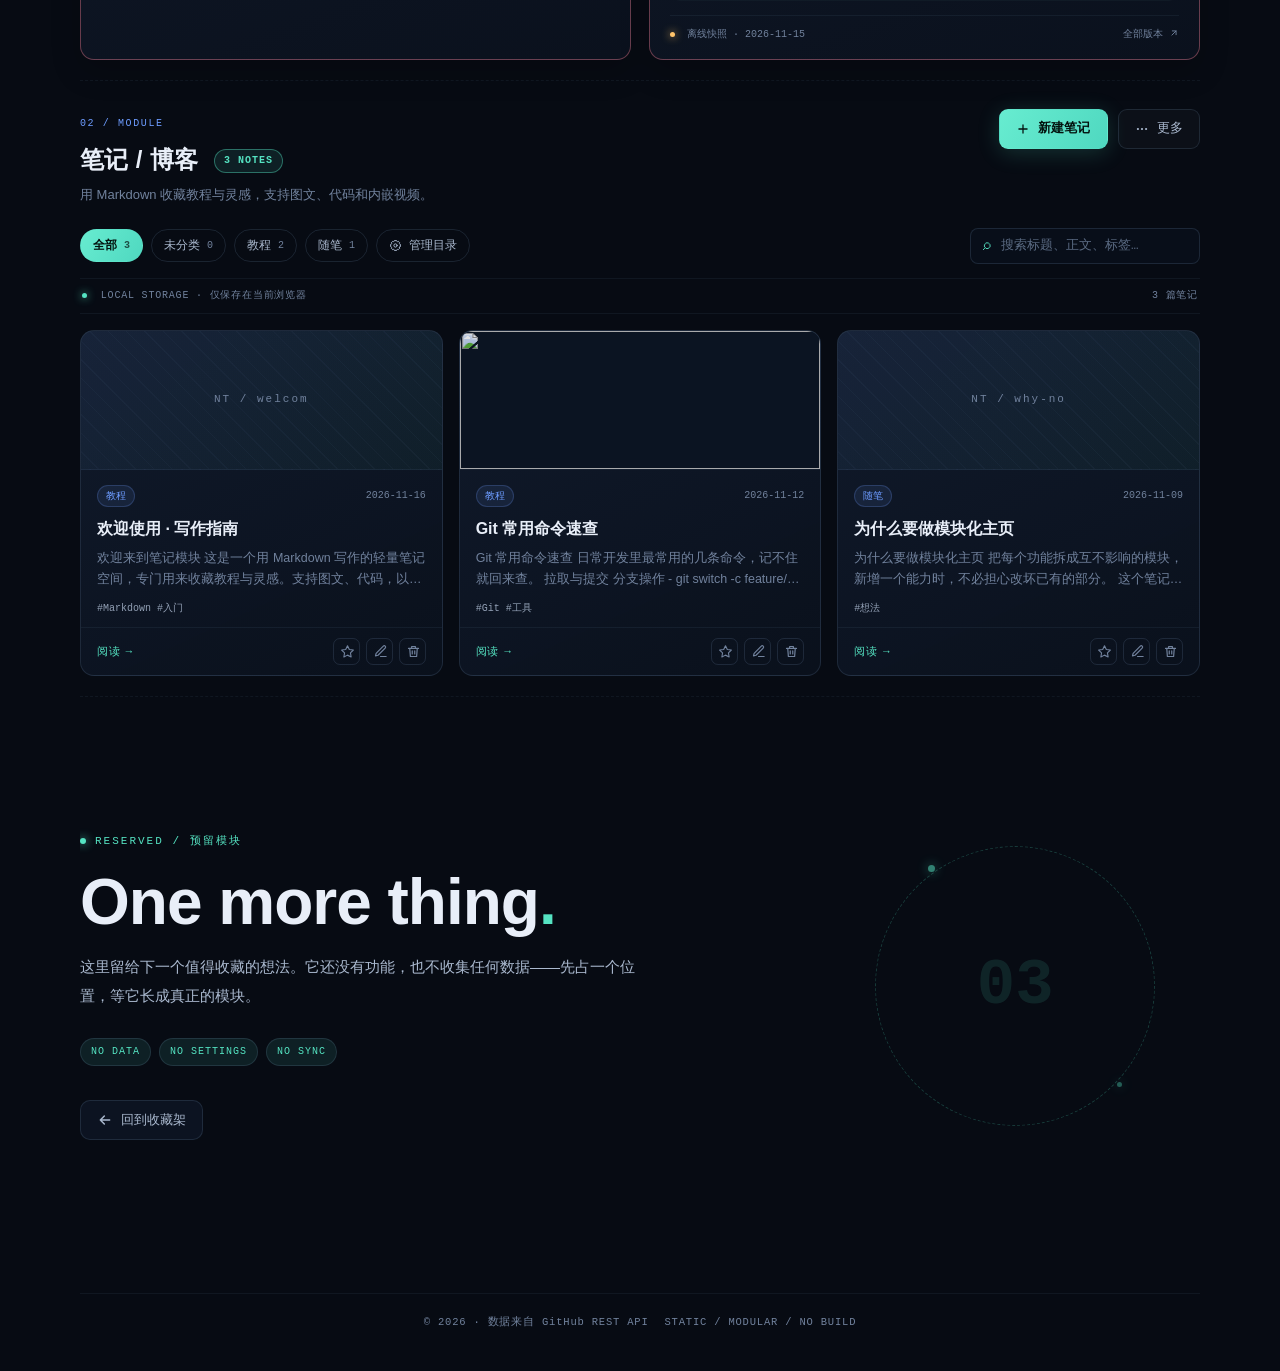
==== commit 3d57b555: "rename: OPEN/SHELF → SHELFBOX → COLLECT / BOX - 品牌显示名改为 COLLECT / BOX（品牌区 COLLECT<span>/</span>BOX、t" ====
--- a/module.html
+++ b/module.html
@@ -4,9 +4,9 @@
   <meta charset="utf-8">
   <meta name="viewport" content="width=device-width, initial-scale=1">
   <meta name="color-scheme" content="dark">
-  <meta name="description" content="SHELFBOX 私人数字收藏架的各个模块：开源应用、笔记博客与预留位置">
+  <meta name="description" content="COLLECT / BOX 私人数字收藏架的各个模块：开源应用、笔记博客与预留位置">
   <link rel="icon" type="image/svg+xml" href="assets/brand/logo.svg">
-  <title>模块 · SHELFBOX</title>
+  <title>模块 · COLLECT / BOX</title>
 
   <link rel="preconnect" href="https://api.github.com">
   <!-- 主题脚本尽早执行，首屏前定好明暗，避免闪烁 -->
@@ -51,7 +51,7 @@
           <svg viewBox="0 0 96 96" width="100%" height="100%" role="img"><rect x="10" y="10" width="76" height="76" rx="18" fill="#1D9E75"/><path d="M29 37 L39 47 L29 57" fill="none" stroke="#ffffff" stroke-width="5.5" stroke-linecap="round" stroke-linejoin="round"/><line x1="49" y1="39" x2="67" y2="39" stroke="#ffffff" stroke-width="4.5" stroke-linecap="round"/><line x1="49" y1="48" x2="63" y2="48" stroke="#ffffff" stroke-width="4.5" stroke-linecap="round" opacity="0.8"/><line x1="49" y1="57" x2="58" y2="57" stroke="#ffffff" stroke-width="4.5" stroke-linecap="round" opacity="0.6"/></svg>
         </span>
         <span class="brand-text">
-          <h1>SHELF<span>BOX</span></h1>
+          <h1>COLLECT<span>/</span>BOX</h1>
           <p>私人数字收藏架 · 把值得的，收进一个盒子</p>
         </span>
       </a>
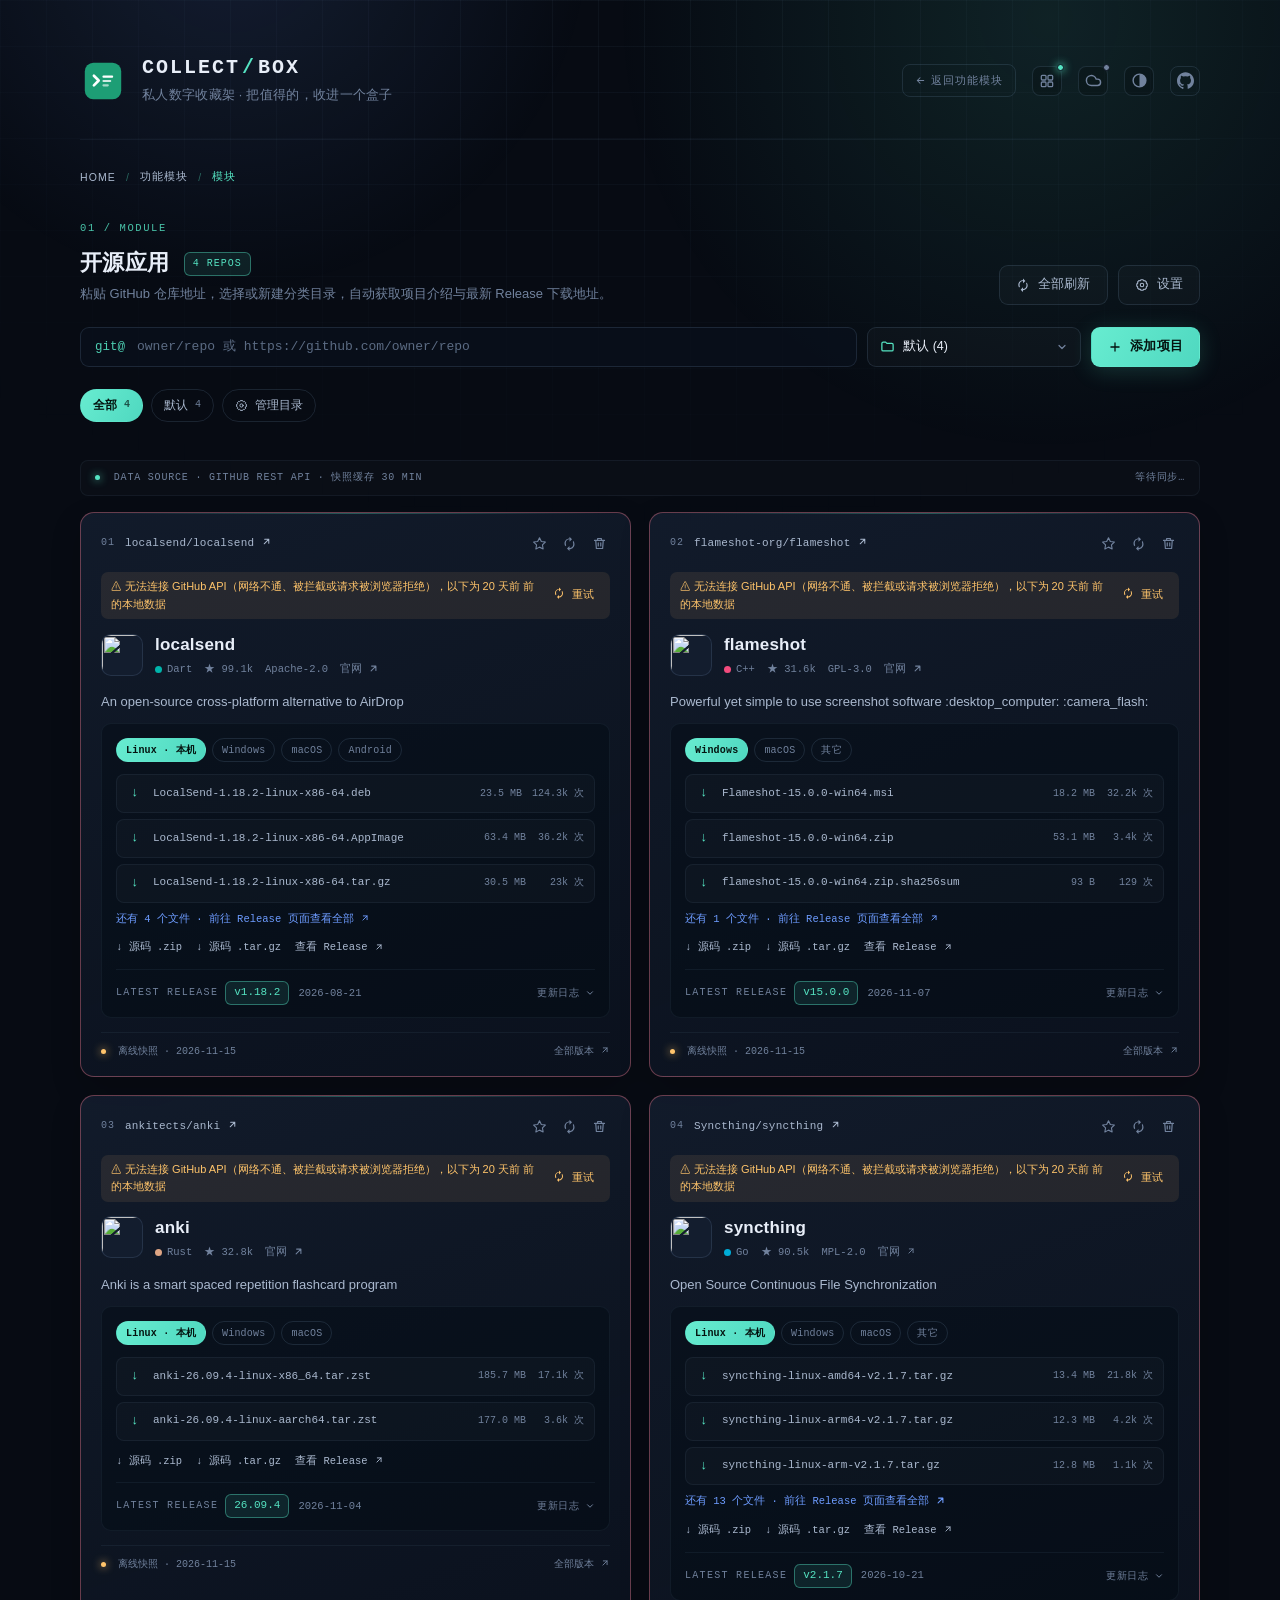
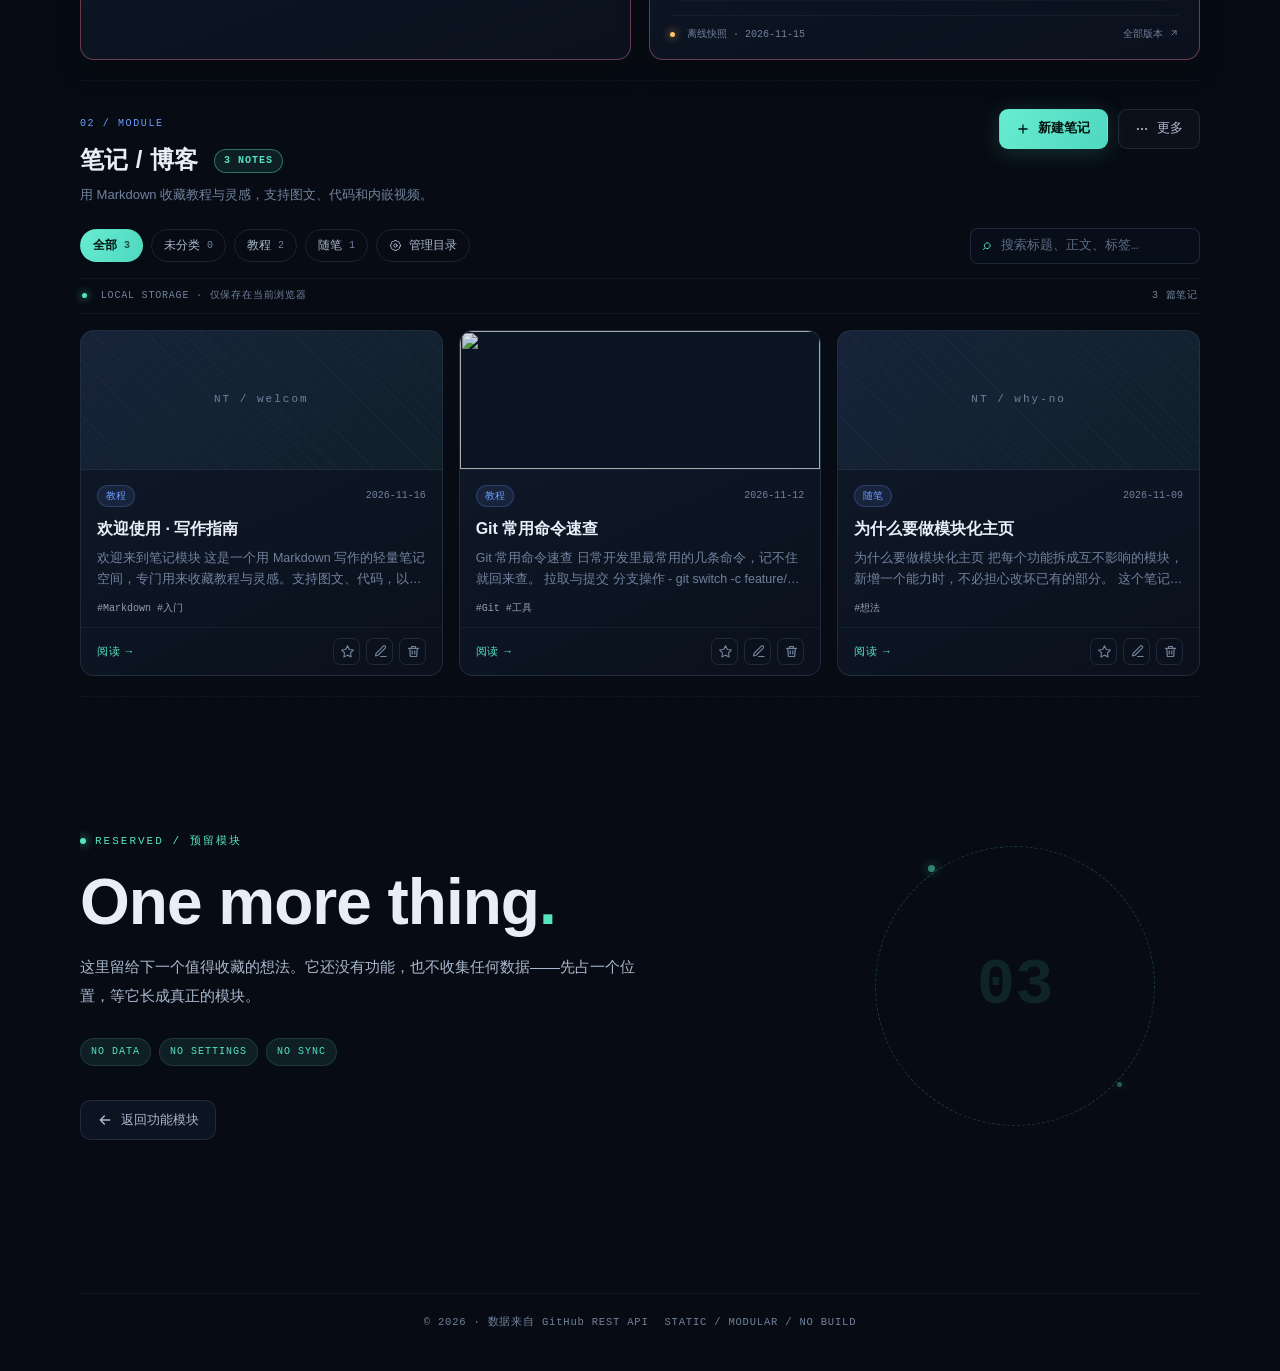
==== commit e06a3695: "design: 原理卡底部高亮+左到右动效 + 精简 hero + 术语统一功能模块 - 工作原理四卡：高亮线从顶部移到底部，hover 时强调色由左至右铺满；改为图标在左、标题+说明在右的网格排版，" ====
--- a/module.html
+++ b/module.html
@@ -56,7 +56,7 @@
         </span>
       </a>
       <div class="header-meta">
-        <a class="ghost-link" href="shelf.html"><i class="i-ico i-back" aria-hidden="true"></i> 返回收藏架</a>
+        <a class="ghost-link" href="shelf.html"><i class="i-ico i-back" aria-hidden="true"></i> 返回功能模块</a>
         <span class="module-switch">
           <button class="status status--icon status--btn" id="module-switch-btn" type="button" aria-label="切换模块" aria-haspopup="true" aria-expanded="false" title="切换模块"><i class="i-ico i-modules" aria-hidden="true"></i><i class="dot" aria-hidden="true"></i></button>
           <ul class="msw-menu" id="module-switch-menu" role="menu" hidden></ul>
@@ -68,7 +68,7 @@
     <nav class="lc-crumb" aria-label="面包屑导航">
       <a href="index.html">HOME</a>
       <span class="lc-sep">/</span>
-      <a href="shelf.html">收藏架</a>
+      <a href="shelf.html">功能模块</a>
       <span class="lc-sep">/</span>
       <span class="lc-current" id="module-title">模块</span>
     </nav>
--- a/assets/css/landing.css
+++ b/assets/css/landing.css
@@ -179,33 +179,51 @@
 }
 
 /* ---------- 工作原理：编号步骤条（与居中特性卡明显区分）----------
-   四张并列卡片：右上角大号 01-04 数字水印 + 顶部强调线 + 默认尺寸图标，
-   强调从左到右的先后顺序；水印仅装饰、不拦截点击。 */
+   四张并列卡片：大号 01-04 数字水印 + 底部高亮条 + 默认尺寸图标。
+   数字在左、图标在上、标题与说明依次向下；底部高亮 hover 时由左至右铺开。 */
 .lc-flow {
   position: relative; display: grid; grid-template-columns: repeat(4, minmax(0, 1fr)); gap: 16px;
 }
 .lc-step {
   position: relative; overflow: hidden;
-  display: flex; flex-direction: column; align-items: flex-start; text-align: left;
-  padding: 26px 22px 24px;
-  border: 1px solid var(--line-soft); border-top: 2px solid var(--accent); border-radius: 16px;
+  display: grid; grid-template-columns: 42px 1fr; grid-template-rows: auto auto;
+  align-content: start; column-gap: 14px; row-gap: 0;
+  padding: 24px 22px 24px;
+  border: 1px solid var(--line-soft); border-radius: 16px;
   background: var(--surface);
-  transition: border-color .22s, transform .22s;
-}
-.lc-step:hover { border-color: var(--line-strong); transform: translateY(-3px); }
-/* 大号序号水印：右上角，低调不抢正文 */
+  transition: border-color .26s, transform .26s, box-shadow .26s;
+}
+.lc-step:hover {
+  border-color: var(--line-strong); transform: translateY(-3px);
+  box-shadow: 0 16px 38px rgba(0, 0, 0, .18);
+}
+/* 底部高亮：默认一条淡底线，hover 时强调色由左至右铺满 */
+.lc-step::after {
+  content: ''; position: absolute; left: 0; bottom: 0; height: 3px; width: 100%;
+  background: var(--accent); transform: scaleX(0); transform-origin: left center;
+  transition: transform .42s cubic-bezier(.2, .7, .3, 1); pointer-events: none;
+}
+.lc-step:hover::after { transform: scaleX(1); }
+/* 大号序号水印：置于图标左上方，低调不抢正文 */
 .lc-step::before {
-  content: attr(data-step); position: absolute; top: 8px; right: 12px;
-  font: 600 38px/1 var(--mono); letter-spacing: -2px;
-  color: var(--accent); opacity: .14; pointer-events: none;
+  content: attr(data-step); position: absolute; top: 10px; right: 14px;
+  font: 600 40px/1 var(--mono); letter-spacing: -2px;
+  color: var(--accent); opacity: .12; pointer-events: none;
 }
 .lc-step-icon {
-  display: grid; place-items: center; width: 40px; height: 40px; margin-bottom: 18px;
+  grid-column: 1; grid-row: 1 / 3;
+  display: grid; place-items: center; width: 42px; height: 42px;
   border-radius: 11px; background: var(--accent-dim); color: var(--accent);
 }
-.lc-step-icon .i-ico { width: 20px; height: 20px; }
-.lc-step h4 { margin: 0 0 9px; font-size: var(--fs-title); font-weight: 600; color: var(--text); }
-.lc-step p { margin: 0; font-size: var(--fs-body-sm); line-height: 1.8; color: var(--text-2); }
+.lc-step-icon .i-ico { width: 21px; height: 21px; }
+.lc-step h4 {
+  grid-column: 2; grid-row: 1; align-self: end; margin: 0 0 8px;
+  font-size: var(--fs-title); font-weight: 600; color: var(--text);
+}
+.lc-step p {
+  grid-column: 2; grid-row: 2; align-self: start; margin: 0;
+  font-size: var(--fs-body-sm); line-height: 1.8; color: var(--text-2);
+}
 
 /* ---------- 收尾：一行式，不再重复首屏大标题与说明 ---------- */
 .lc-cta {
@@ -247,7 +265,7 @@
 .lc-crumb .lc-sep { color: var(--line-strong); }
 .lc-crumb .lc-current { color: var(--accent); }
 
-/* ---------- 收藏架页引导头 ---------- */
+/* ---------- 功能模块页引导头 ---------- */
 .lc-shelf-head { text-align: center; margin: 44px 0 34px; padding-bottom: 26px; border-bottom: 1px solid var(--line-soft); }
 .lc-shelf-head h2 {
   margin: 16px 0 12px; font: 600 clamp(28px, 4vw, 42px)/1.2 var(--sans);
@@ -287,6 +305,8 @@
   .lc-hero > .lc-actions { animation: none !important; }
   html.js-reveal .lc-reveal { opacity: 1; transform: none; transition: none; }
   .lc-btn, .lc-card, .lc-feature, .lc-step { transition: none !important; }
+  /* 原理卡底部高亮：无障碍模式下不铺开动画，hover 仍可见但无位移过渡 */
+  .lc-step::after { transition: none !important; }
   /* 模块卡图标动效在无障碍模式下关闭 */
   .lc-card-bghicon, .lc-card-bghicon .i-ico { transform: none !important; transition: none !important; }
   .lc-card:hover .lc-foot .i-ico { transform: none !important; }
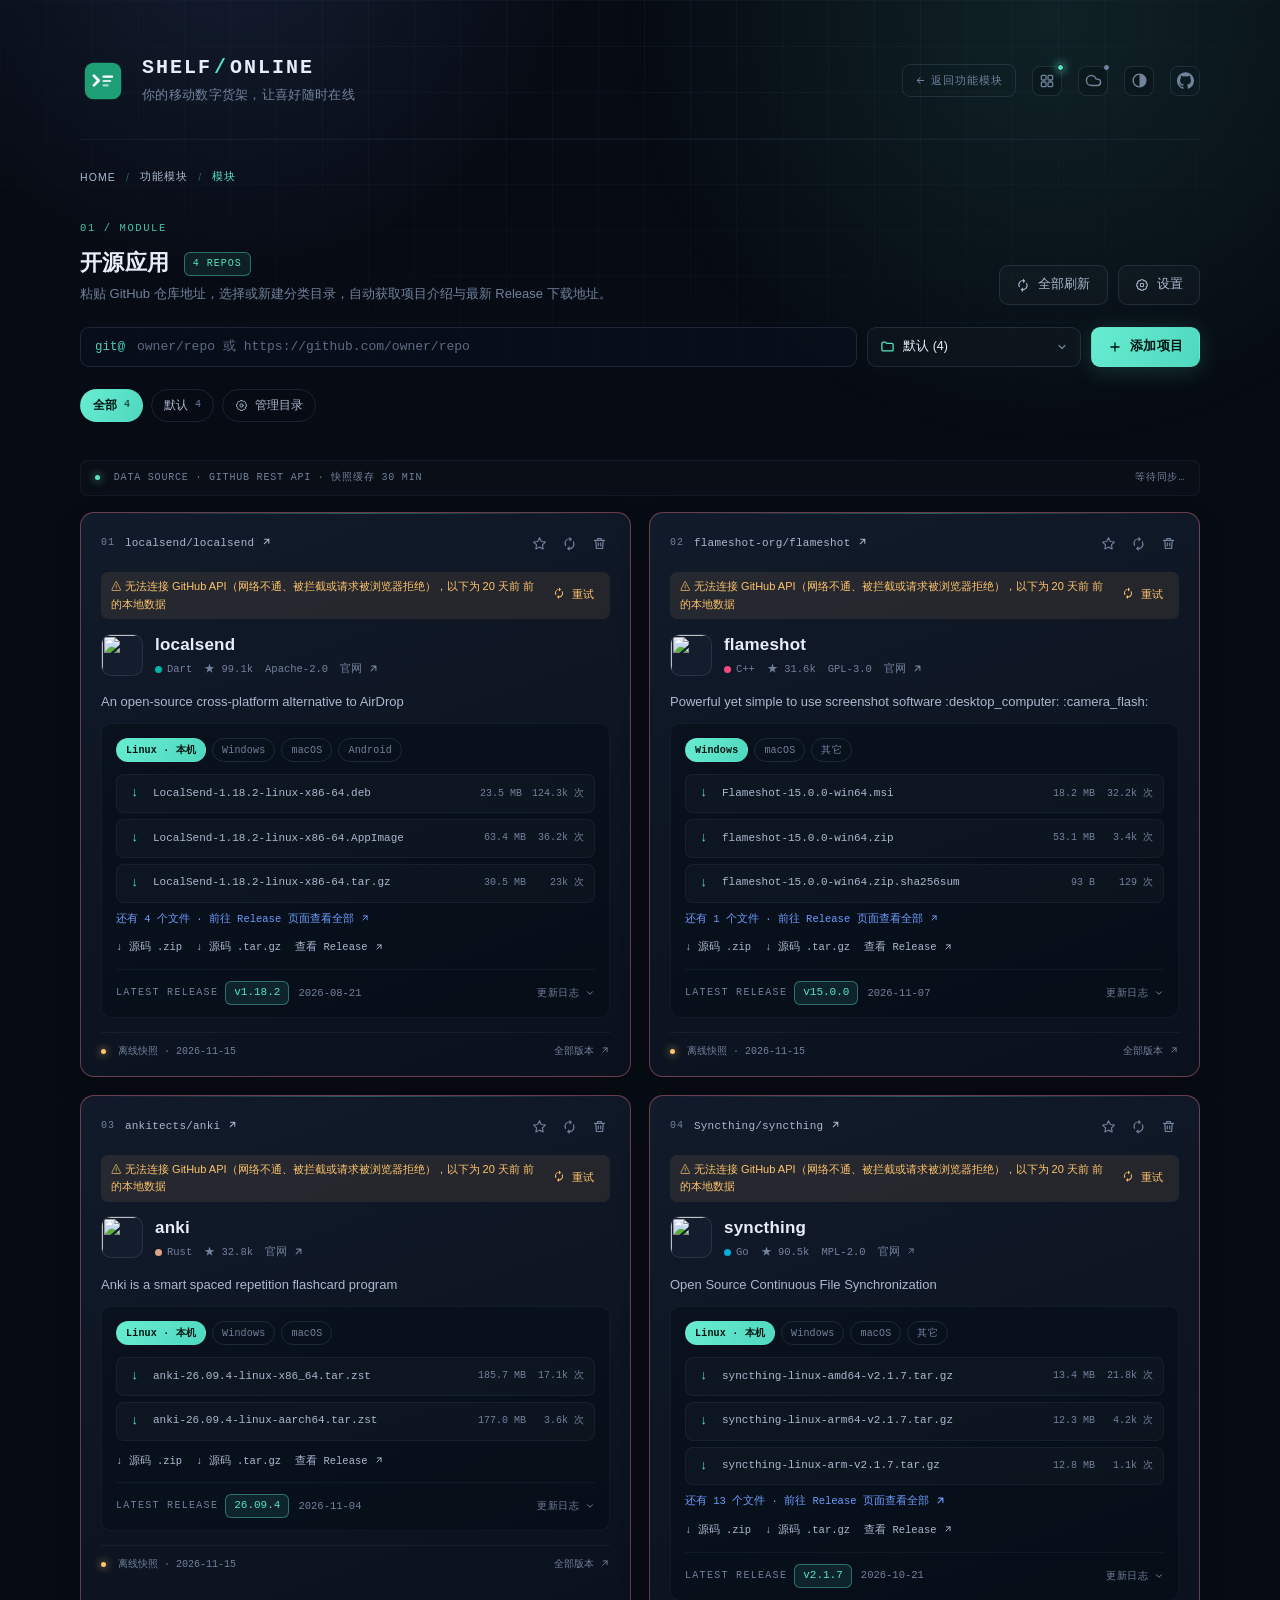
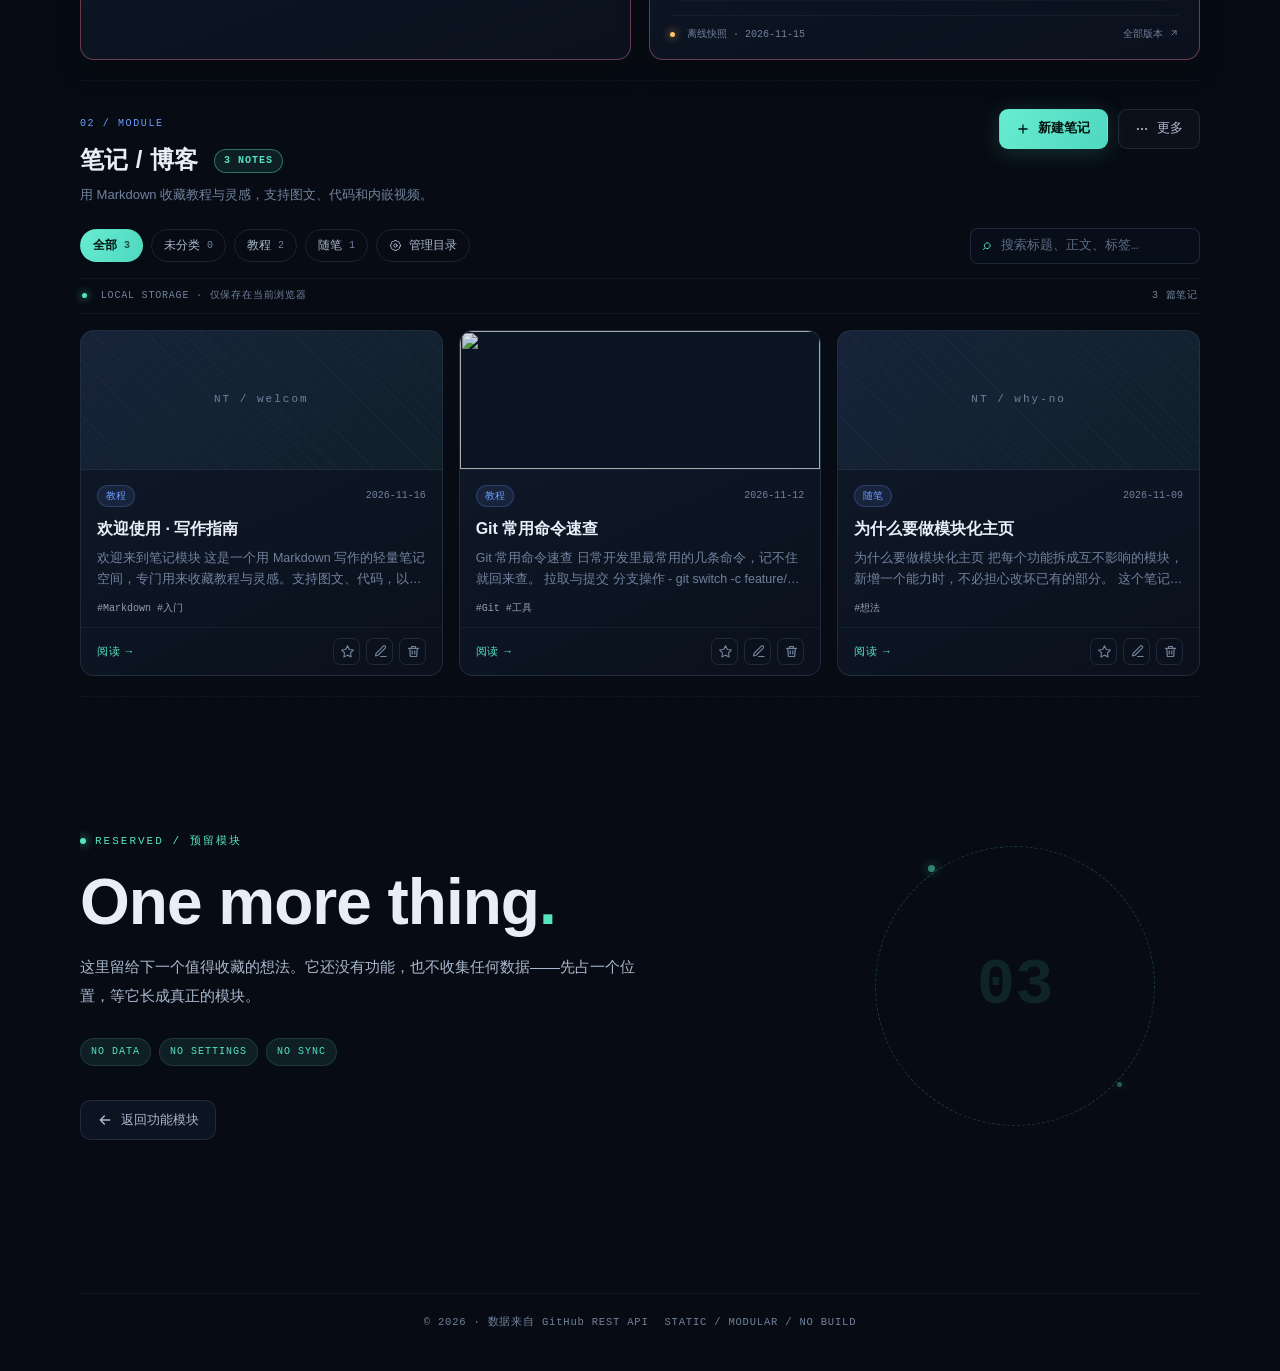
==== commit f14518a8: "rename: SHELF / ONLINE + 重写 hero + 修复笔记图片不显示 - 品牌显示名改为 SHELF / ONLINE，副标语「你的移动数字货架，让喜好随时在线」（三页品牌区/ti" ====
--- a/module.html
+++ b/module.html
@@ -4,9 +4,9 @@
   <meta charset="utf-8">
   <meta name="viewport" content="width=device-width, initial-scale=1">
   <meta name="color-scheme" content="dark">
-  <meta name="description" content="COLLECT / BOX 私人数字收藏架的各个模块：开源应用、笔记博客与预留位置">
+  <meta name="description" content="SHELF / ONLINE 的各个模块：开源应用、笔记博客与预留位置">
   <link rel="icon" type="image/svg+xml" href="assets/brand/logo.svg">
-  <title>模块 · COLLECT / BOX</title>
+  <title>模块 · SHELF / ONLINE</title>
 
   <link rel="preconnect" href="https://api.github.com">
   <!-- 主题脚本尽早执行，首屏前定好明暗，避免闪烁 -->
@@ -51,8 +51,8 @@
           <svg viewBox="0 0 96 96" width="100%" height="100%" role="img"><rect x="10" y="10" width="76" height="76" rx="18" fill="#1D9E75"/><path d="M29 37 L39 47 L29 57" fill="none" stroke="#ffffff" stroke-width="5.5" stroke-linecap="round" stroke-linejoin="round"/><line x1="49" y1="39" x2="67" y2="39" stroke="#ffffff" stroke-width="4.5" stroke-linecap="round"/><line x1="49" y1="48" x2="63" y2="48" stroke="#ffffff" stroke-width="4.5" stroke-linecap="round" opacity="0.8"/><line x1="49" y1="57" x2="58" y2="57" stroke="#ffffff" stroke-width="4.5" stroke-linecap="round" opacity="0.6"/></svg>
         </span>
         <span class="brand-text">
-          <h1>COLLECT<span>/</span>BOX</h1>
-          <p>私人数字收藏架 · 把值得的，收进一个盒子</p>
+          <h1>SHELF<span>/</span>ONLINE</h1>
+          <p>你的移动数字货架，让喜好随时在线</p>
         </span>
       </a>
       <div class="header-meta">
--- a/assets/css/module-notes.css
+++ b/assets/css/module-notes.css
@@ -326,6 +326,13 @@
   display: block; max-width: 100%; height: auto; margin: 4px 0 1.1em;
   border: 1px solid var(--line); border-radius: 10px;
 }
+/* 浏览器无法解码的图片（如旧数据中的 HEIC）：显示占位提示而非破图标 */
+.nt-img--broken {
+  min-height: 72px; padding: 16px; box-sizing: border-box;
+  background: var(--accent-dim); border-style: dashed;
+  color: var(--muted); font: 12px/1.7 var(--mono);
+}
+.nt-img--broken::after { content: ' · 当前浏览器无法解码该图片，请改用 JPG/PNG'; }
 
 /* 视频 */
 .nt-video { margin: 6px 0 1.2em; }
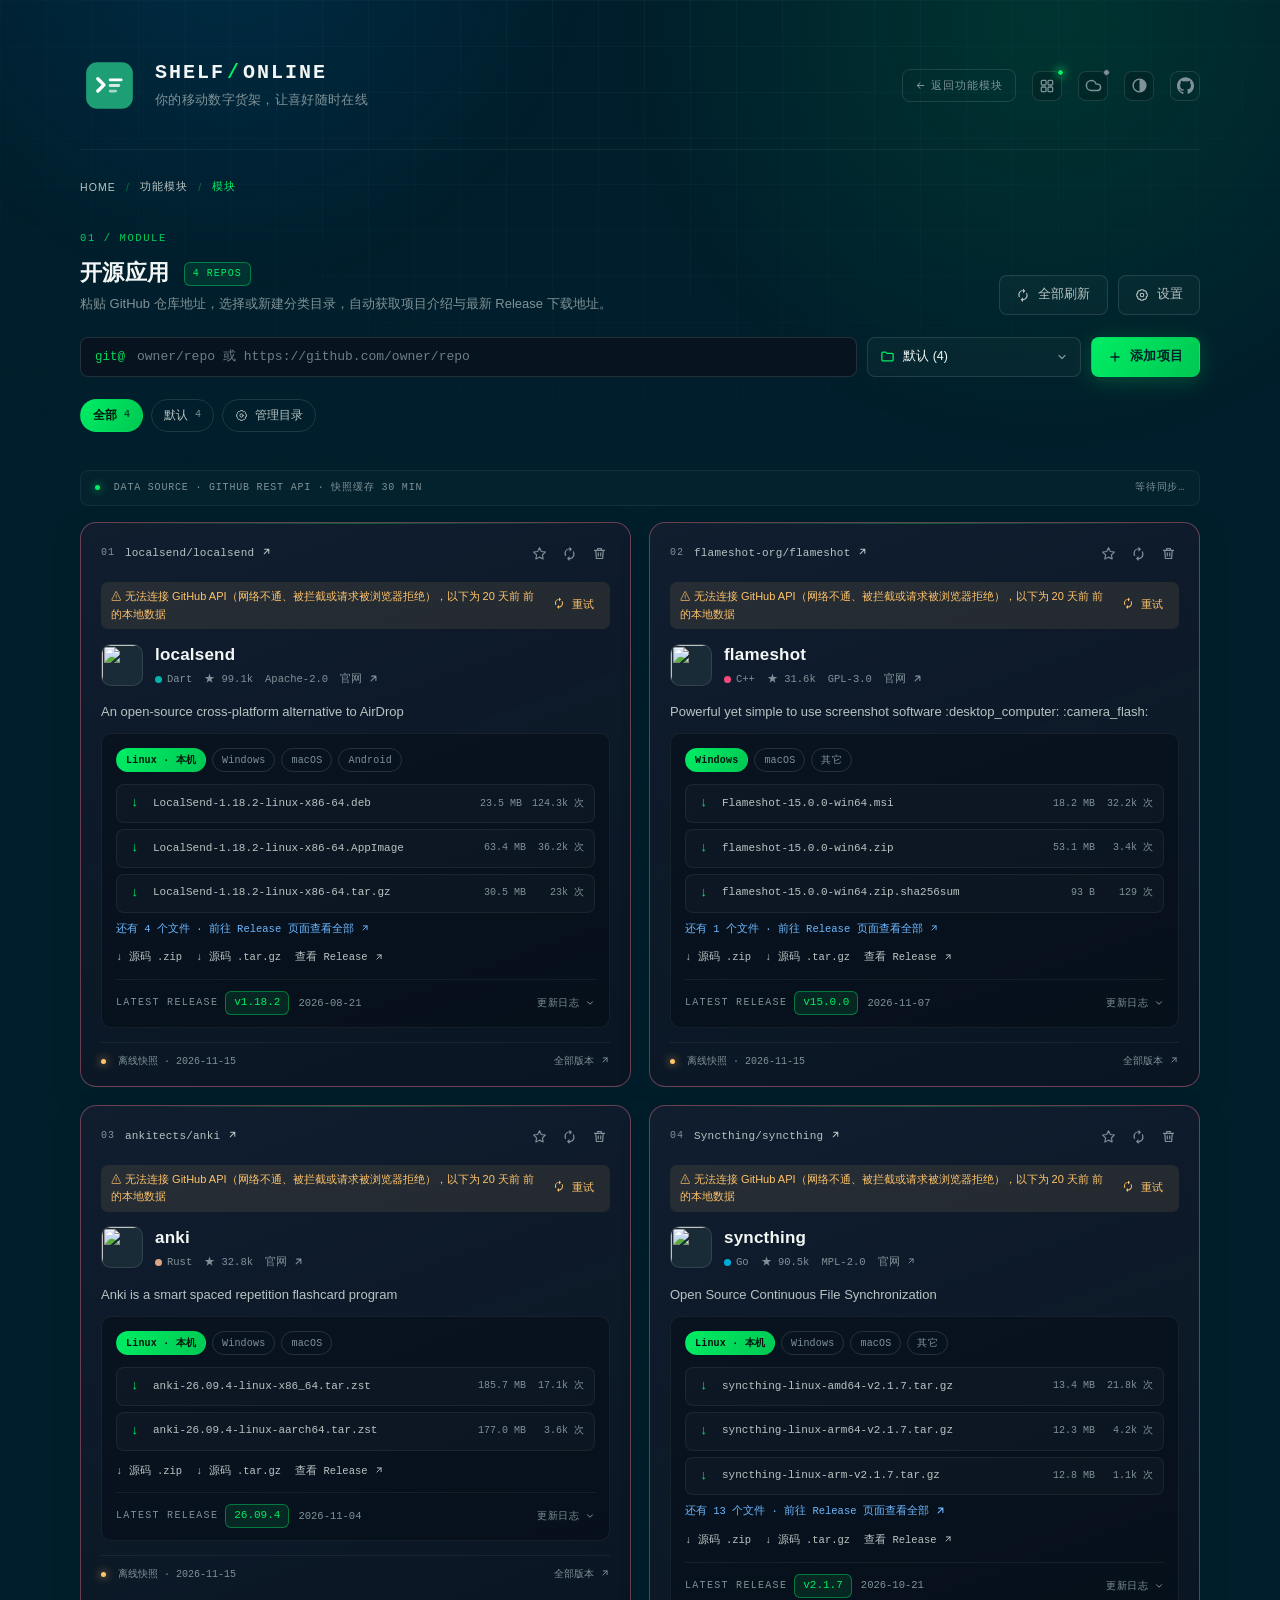
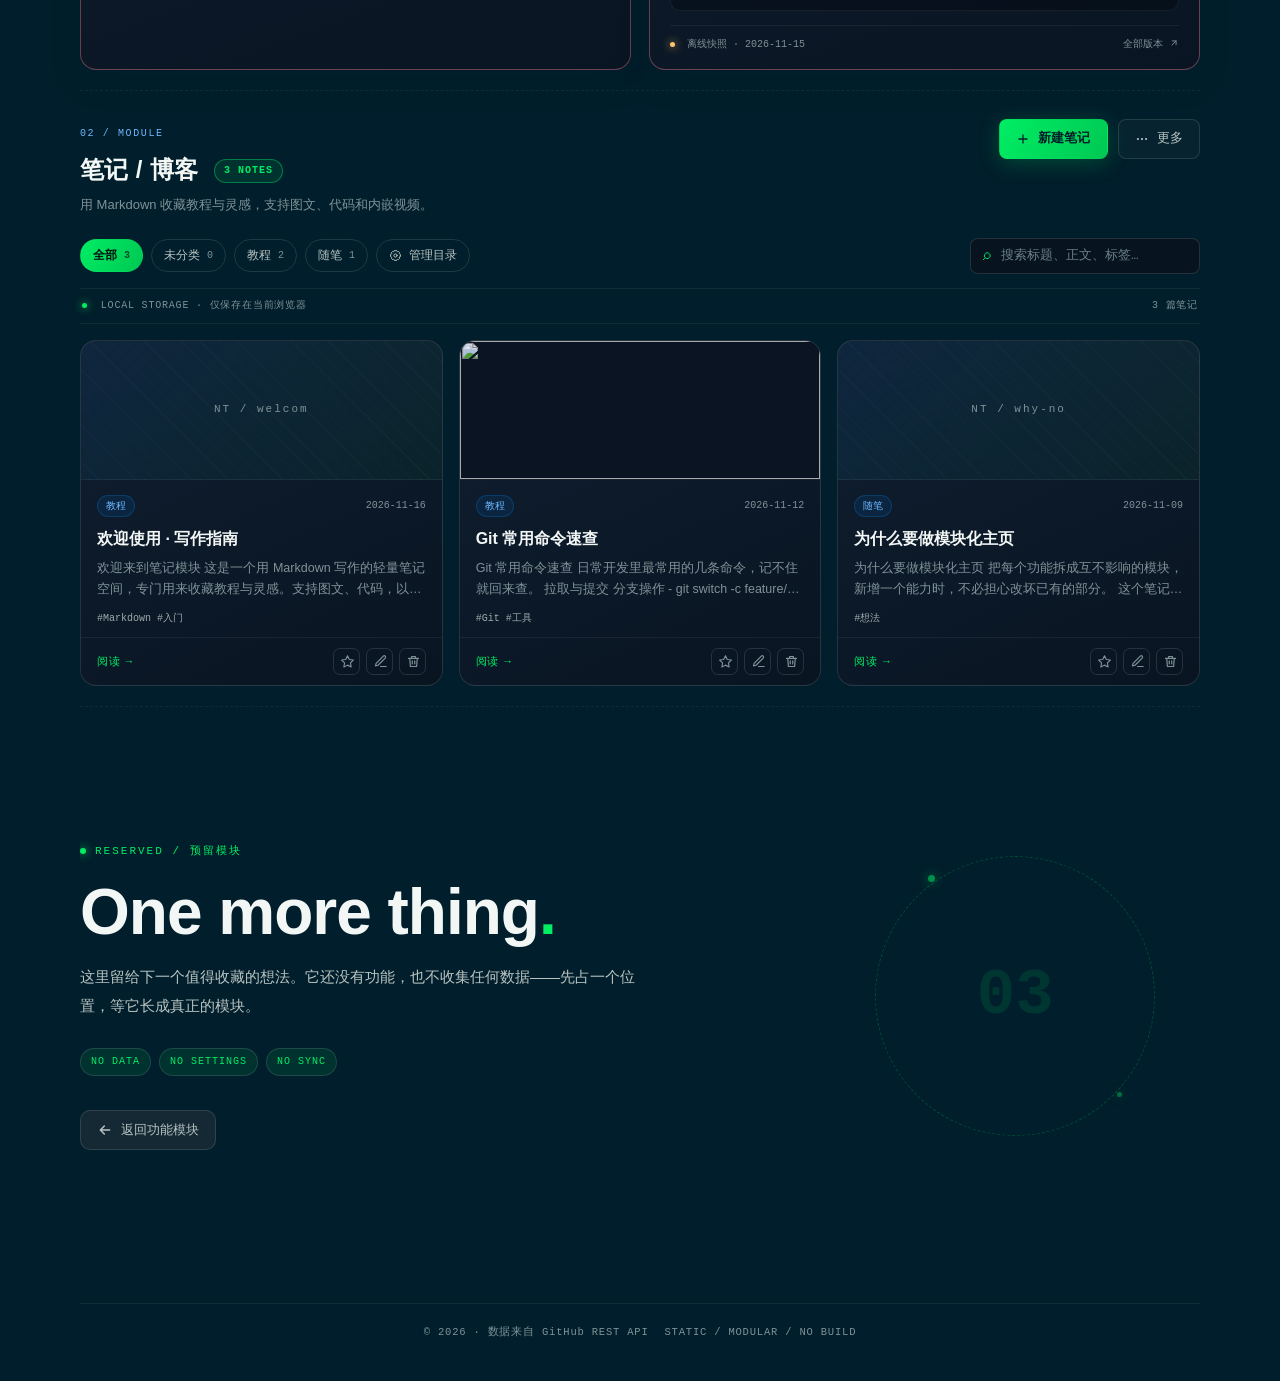
==== commit fc284e00: "采用 MongoDB 设计系统风格并改用国内系统字体栈 - 配色令牌统一为森林黑 #001e2b + 霓虹绿 #00ed64 体系，青调阴影 - 标题/正文/技术标签三级排印令牌化，新增 DESIGN" ====
--- a/module.html
+++ b/module.html
@@ -9,6 +9,7 @@
   <title>模块 · SHELF / ONLINE</title>
 
   <link rel="preconnect" href="https://api.github.com">
+  <!-- 字体使用国内系统自带字体栈（苹方 / 微软雅黑 / 宋体 / 系统等宽），零网络依赖 -->
   <!-- 主题脚本尽早执行，首屏前定好明暗，避免闪烁 -->
   <script src="assets/js/core/theme.js"></script>
   <link rel="stylesheet" href="assets/css/base.css">
--- a/assets/css/base.css
+++ b/assets/css/base.css
@@ -5,30 +5,37 @@
    ============================================================ */
 
 :root {
-  --bg:            #070b13;
-  --surface:       rgba(15, 23, 38, 0.78);
-  --surface-2:     rgba(21, 31, 49, 0.82);
-  --line:          rgba(130, 165, 205, 0.16);
-  --line-soft:     rgba(130, 165, 205, 0.08);
-  --line-strong:   rgba(85, 227, 194, 0.42);
-  --text:          #e8eef8;
-  --text-2:        #aab9cf;
-  --muted:         #71829d;
-  --accent:        #55e3c2;
-  --accent-dim:    rgba(85, 227, 194, 0.10);
-  --accent-2:      #7aa2f7;
-  --blue:          #6d9cff;
+  /* ============================================================
+     MongoDB 设计系统 · 森林黑 × 霓虹绿（LeafyGreen / Forest Dark）
+     全部模块沿用原有语义变量名，此处只替换取值，保证改造零侵入。
+     ============================================================ */
+  --bg:            #001e2b;                       /* Forest Black · 森林黑，非纯黑 */
+  --surface:       rgba(28, 45, 56, 0.78);        /* Deep Teal · 深青表面 */
+  --surface-2:     rgba(29, 47, 58, 0.82);        /* Deep Teal · 次级表面 */
+  --line:          rgba(184, 196, 194, 0.16);     /* Silver Teal · 描边 */
+  --line-soft:     rgba(184, 196, 194, 0.08);
+  --line-strong:   rgba(0, 237, 100, 0.42);       /* MongoDB Green · 强描边 */
+  --text:          #f2f7f5;                       /* 冷白（近白，带极轻青调） */
+  --text-2:        #b8c4c2;                       /* Silver Teal · 次级文字 */
+  --muted:         #7f9297;                       /* Cool Gray · 弱化文字 */
+  --accent:        #00ed64;                       /* MongoDB Green · 霓虹绿强调 */
+  --accent-dim:    rgba(0, 237, 100, 0.10);
+  --accent-2:      #1eaedb;                       /* Teal Active · 活性青 */
+  --blue:          #6cb8ff;                       /* Link Blue · 链接蓝（深底提亮变体） */
   --warn:          #ffc46b;
   --danger:        #ff8197;
-  --radius:        14px;
-  --radius-sm:     9px;
+  --radius:        16px;                          /* MongoDB 标准卡片圆角 */
+  --radius-sm:     8px;
   /* 所有悬浮面板共用的边框色，保证菜单/设置/更多/同步面板视觉统一 */
-  --pop-border:    rgba(85, 227, 194, .30);
-  /* 两套字体体系：--sans 用于中文/正文，--mono 用于数字/代码/英文标识。
-     --mono 末尾补入与 --sans 相同的中文无衬线回退，避免中文落到各平台默认衬线体导致混排不协调。 */
+  --pop-border:    rgba(0, 237, 100, .32);
+  /* 三字体体系全部使用国内系统自带字体，零网络依赖、无 CDN 加载失败风险：
+     --serif 衬线（宋体 / 思源宋体）用于 Hero 大标题的编辑权威感，
+     --sans 无衬线（苹方 / 微软雅黑）用于正文与 UI，
+     --mono 系统等宽用于代码与大写技术标签。 */
   --cjk: "PingFang SC", "Hiragino Sans GB", "Microsoft YaHei", "Noto Sans CJK SC", sans-serif;
-  --mono: ui-monospace, SFMono-Regular, "SF Mono", Menlo, Consolas, "Liberation Mono", var(--cjk);
-  --sans: -apple-system, BlinkMacSystemFont, "Segoe UI", var(--cjk);
+  --serif: "Songti SC", "STSong", "Noto Serif CJK SC", "Source Han Serif SC", SimSun, Georgia, "Times New Roman", serif;
+  --mono: ui-monospace, SFMono-Regular, "SF Mono", Menlo, Consolas, "Liberation Mono", "Courier New", var(--cjk);
+  --sans: "PingFang SC", "Microsoft YaHei", -apple-system, BlinkMacSystemFont, "Segoe UI", "Noto Sans CJK SC", sans-serif;
 
   /* ---------- 字体排印规范（全站唯一来源）----------
      字号阶梯：11 级，覆盖从微型角标到 Hero 大标题的所有层级。
@@ -61,8 +68,13 @@
   --fw-medium: 500;
   --fw-semibold: 600;
   --fw-bold: 700;
-  /* 强调色实底按钮上的前景文字色（深底方案） */
-  --on-accent: #04130f;
+  /* 强调色实底按钮上的前景文字色：霓虹绿底 → 森林黑字 */
+  --on-accent: #001e2b;
+  /* MongoDB 青色调阴影：即便在浅色表面，阴影也带森林青，而非中性黑 */
+  --shadow-card:    0 12px 30px rgba(0, 30, 43, .34);
+  --shadow-panel:   0 18px 44px rgba(0, 30, 43, .55);
+  --shadow-forest:  0 26px 44px rgba(0, 30, 43, .32), 0 7px 13px rgba(0, 0, 0, .20);
+  --glow-accent:    0 0 12px rgba(0, 237, 100, .35);
 }
 
 *, *::before, *::after { box-sizing: border-box; }
@@ -83,9 +95,20 @@
 button, input { font: inherit; }
 button { cursor: pointer; }
 img { max-width: 100%; }
-::selection { background: rgba(85, 227, 194, 0.28); color: #fff; }
+::selection { background: rgba(0, 237, 100, 0.28); color: #fff; }
 
 .mono { font-family: var(--mono); font-variant-numeric: tabular-nums; }
+
+/* MongoDB 技术标签：系统等宽字体大写 + 宽字距（数据库字段标签质感） */
+.mono-label {
+  font-family: var(--mono); text-transform: uppercase;
+  letter-spacing: 2px; font-weight: 500;
+}
+/* MongoDB 签名装饰：霓虹绿强调下划线（2px） */
+.accent-underline {
+  border-bottom: 2px solid var(--accent);
+  padding-bottom: 2px;
+}
 
 /* ---------- 背景：细网格 + 顶部光晕 ---------- */
 .grid-bg,
@@ -102,8 +125,8 @@
 
 .glow {
   background:
-    radial-gradient(circle 520px at 18% -8%, rgba(109, 156, 255, 0.13), transparent 70%),
-    radial-gradient(circle 620px at 82% 2%, rgba(85, 227, 194, 0.11), transparent 70%);
+    radial-gradient(circle 520px at 18% -8%, rgba(0, 140, 249, 0.13), transparent 70%),
+    radial-gradient(circle 620px at 82% 2%, rgba(0, 237, 100, 0.11), transparent 70%);
 }
 
 /* ---------- 页面骨架 ---------- */
@@ -131,8 +154,8 @@
 
 .brand-mark {
   flex: 0 0 auto;
-  width: 46px;
-  height: 46px;
+  width: 59px;
+  height: 59px;
   display: grid;
   place-items: center;
 }
@@ -178,7 +201,7 @@
   width: 7px; height: 7px;
   border-radius: 50%;
   background: var(--accent);
-  border: 1px solid #0c1320;
+  border: 1px solid #122630;
   box-shadow: 0 0 8px var(--accent);
 }
 
@@ -246,8 +269,8 @@
   position: absolute; top: calc(100% + 8px); right: 0; z-index: 55;
   width: min(300px, calc(100vw - 32px)); padding: 12px;
   border: 1px solid var(--pop-border); border-radius: var(--radius-sm);
-  background: #121d30;
-  box-shadow: 0 18px 44px rgba(0, 0, 0, .5), inset 0 1px 0 rgba(255, 255, 255, .04);
+  background: #1c2d38;
+  box-shadow: 0 18px 44px rgba(0, 30, 43, .5), inset 0 1px 0 rgba(255, 255, 255, .04);
   animation: sel-pop .14s ease both;
 }
 .cat-manager[hidden] { display: none; }
@@ -356,11 +379,11 @@
 .btn:disabled { opacity: .45; cursor: not-allowed; transform: none; }
 
 .btn--primary {
-  border-color: transparent; color: #04130f; font-weight: 600;
-  background: linear-gradient(120deg, #67ecd0, #4fd8c0);
-  box-shadow: 0 4px 22px rgba(85, 227, 194, .18);
-}
-.btn--primary:hover { color: #04130f; background: linear-gradient(120deg, #7bf3da, #56e2c7); border-color: transparent; }
+  border-color: transparent; color: var(--on-accent); font-weight: 700;
+  background: linear-gradient(120deg, #00ed64, #00c853);
+  box-shadow: 0 4px 22px rgba(0, 237, 100, .22);
+}
+.btn--primary:hover { color: var(--on-accent); background: linear-gradient(120deg, #2bff85, #00d65a); border-color: transparent; }
 
 /* ---------- 按钮式下拉胶囊（自定义下拉，跨主题/跨平台一致） ----------
    触发器与 .btn（设置 / 更多）同规格；选项浮层由 DOM 渲染，不再用原生
@@ -401,8 +424,8 @@
   width: 100%; min-width: 100%; max-height: 280px; overflow-y: auto;
   margin: 0; padding: 6px; list-style: none;
   border: 1px solid var(--pop-border); border-radius: var(--radius-sm);
-  background: #121d30;
-  box-shadow: 0 18px 44px rgba(0, 0, 0, .5), inset 0 1px 0 rgba(255, 255, 255, .04);
+  background: #1c2d38;
+  box-shadow: 0 18px 44px rgba(0, 30, 43, .5), inset 0 1px 0 rgba(255, 255, 255, .04);
   animation: sel-pop .14s ease both;
 }
 .sel-menu[hidden] { display: none; }
@@ -418,7 +441,7 @@
 .sel-option .i-ico { width: 13px; height: 13px; color: var(--accent); flex: 0 0 auto; }
 .sel-option.is-active .i-ico::after { content: ''; }
 .sel-option--new { color: var(--blue); border-top: 1px solid var(--line-soft); border-radius: 0 0 6px 6px; margin-top: 4px; padding-top: 10px; }
-.sel-option--new:hover { color: var(--blue); background: rgba(109, 156, 255, .1); }
+.sel-option--new:hover { color: var(--blue); background: rgba(0, 140, 249, .1); }
 .sel-option--new .i-ico { color: var(--blue); }
 /* 输入新分类：新建态隐藏触发器与箭头，让输入框独占胶囊 */
 .sel-pill.is-new .sel-trigger { display: none; }
@@ -427,7 +450,7 @@
   border: 0; outline: 0; background: transparent; color: var(--text);
   font: 12.5px var(--sans);
 }
-.sel-pill input.sel-new::placeholder { color: #5b6b83; }
+.sel-pill input.sel-new::placeholder { color: #6b7f86; }
 /* 新建态的取消按钮：退出新建、回到进入前的原选择，不必被迫创建 */
 .sel-pill .sel-cancel {
   flex: 0 0 auto; display: inline-flex; align-items: center;
@@ -451,8 +474,8 @@
   width: max-content; min-width: 232px; max-width: min(340px, calc(100vw - 32px));
   margin: 0; padding: 6px; list-style: none;
   border: 1px solid var(--pop-border); border-radius: var(--radius-sm);
-  background: #121d30;
-  box-shadow: 0 18px 44px rgba(0, 0, 0, .5), inset 0 1px 0 rgba(255, 255, 255, .04);
+  background: #1c2d38;
+  box-shadow: 0 18px 44px rgba(0, 30, 43, .5), inset 0 1px 0 rgba(255, 255, 255, .04);
   animation: sel-pop .14s ease both;
 }
 .msw-menu[hidden] { display: none; }
@@ -479,7 +502,7 @@
   border: 0; outline: 0; background: transparent; color: var(--text);
   font-family: var(--mono); font-size: 13px;
 }
-.field::placeholder { color: #5b6b83; }
+.field::placeholder { color: #6b7f86; }
 
 .chip {
   padding: 4px 10px; border: 1px solid var(--line); border-radius: 999px;
--- a/assets/css/landing.css
+++ b/assets/css/landing.css
@@ -34,12 +34,13 @@
 
 .lc-hero h2 {
   margin: 30px auto 22px;
-  font: 600 clamp(42px, 7.2vw, 78px)/1.06 var(--sans);
-  letter-spacing: -.045em; color: var(--text);
+  /* 宋体衬线大标题（国内系统字体），编辑权威感 */
+  font: 500 clamp(46px, 7.6vw, 84px)/1.14 var(--serif);
+  letter-spacing: -.02em; color: var(--text);
 }
 .lc-hero h2 em {
   font-style: normal;
-  background: linear-gradient(100deg, #7cf2d8, #6d9cff);
+  background: linear-gradient(100deg, #00ed64, #6cb8ff);
   -webkit-background-clip: text; background-clip: text;
   -webkit-text-fill-color: transparent;
 }
@@ -62,7 +63,7 @@
 .lc-btn .i-ico { width: 15px; height: 15px; }
 .lc-btn:hover {
   color: var(--accent); border-color: var(--line-strong);
-  transform: translateY(-2px); box-shadow: 0 10px 26px rgba(0, 0, 0, .14);
+  transform: translateY(-2px); box-shadow: 0 10px 26px rgba(0, 30, 43, .14);
 }
 .lc-btn--primary {
   border-color: var(--accent); background: var(--accent); color: var(--on-accent); font-weight: 600;
@@ -92,13 +93,20 @@
 .lc-section { margin-top: 118px; }
 .lc-section-head {
   display: flex; flex-direction: column; align-items: center; text-align: center; gap: 11px;
-  margin: 0 auto 26px; padding-bottom: 22px; border-bottom: 1px solid var(--line-soft);
-  max-width: 720px;
+  margin: 0 auto 26px; padding-bottom: 22px; max-width: 720px;
+  /* MongoDB 签名强调下划线：居中霓虹绿短线 */
+  border-bottom: 1px solid var(--line-soft);
+  position: relative;
+}
+.lc-section-head::after {
+  content: ''; position: absolute; left: 50%; bottom: -1px; transform: translateX(-50%);
+  width: 72px; height: 2px; background: var(--accent); border-radius: 2px;
+  box-shadow: var(--glow-accent);
 }
 .lc-kicker { font: var(--fs-mini) var(--mono); letter-spacing: 2.2px; color: var(--accent); }
 .lc-section-head h3 {
-  margin: 0; font: 600 clamp(25px, 3.6vw, 40px)/1.18 var(--sans);
-  letter-spacing: -.025em; color: var(--text);
+  margin: 0; font: 500 clamp(27px, 3.8vw, 44px)/1.2 var(--serif);
+  letter-spacing: -.015em; color: var(--text);
 }
 .lc-section-head .lc-hint {
   display: inline-flex; align-items: center; justify-content: center; gap: 6px;
@@ -147,14 +155,14 @@
 /* 边框颜色全卡统一：hover 只走通用 line-strong，不随各卡主题色变化 */
 .lc-card:hover {
   border-color: var(--line-strong); transform: translateY(-4px);
-  box-shadow: 0 20px 48px rgba(0, 0, 0, .22);
+  box-shadow: 0 20px 48px rgba(0, 30, 43, .22);
 }
 .lc-card--soon { border-style: dashed; }
 .lc-card--soon .lc-name { color: var(--text-2); }
 /* 无背景图标的兼容卡：保留原柔和高光 */
 .lc-corner {
   position: absolute; inset: 0; pointer-events: none;
-  background: radial-gradient(190px 140px at 100% 0%, rgba(85, 227, 194, .11), transparent 72%);
+  background: radial-gradient(190px 140px at 100% 0%, rgba(0, 237, 100, .11), transparent 72%);
 }
 .lc-index { display: flex; align-items: center; gap: 8px; font-size: var(--fs-tiny); letter-spacing: 1.5px; color: var(--accent); }
 .lc-badge {
@@ -179,23 +187,22 @@
 }
 
 /* ---------- 工作原理：编号步骤条（与居中特性卡明显区分）----------
-   四张并列卡片：大号 01-04 数字水印 + 底部高亮条 + 默认尺寸图标。
-   数字在左、图标在上、标题与说明依次向下；底部高亮 hover 时由左至右铺开。 */
+   四张并列卡片：图标在上，标题与说明占满整卡宽度，避免文字被图标列挤窄。
+   01-04 数字水印置于右上角；底部高亮 hover 时由左至右铺开。 */
 .lc-flow {
   position: relative; display: grid; grid-template-columns: repeat(4, minmax(0, 1fr)); gap: 16px;
 }
 .lc-step {
   position: relative; overflow: hidden;
-  display: grid; grid-template-columns: 42px 1fr; grid-template-rows: auto auto;
-  align-content: start; column-gap: 14px; row-gap: 0;
-  padding: 24px 22px 24px;
+  display: flex; flex-direction: column; align-items: flex-start;
+  padding: 26px 22px 30px;
   border: 1px solid var(--line-soft); border-radius: 16px;
   background: var(--surface);
   transition: border-color .26s, transform .26s, box-shadow .26s;
 }
 .lc-step:hover {
   border-color: var(--line-strong); transform: translateY(-3px);
-  box-shadow: 0 16px 38px rgba(0, 0, 0, .18);
+  box-shadow: 0 16px 38px rgba(0, 30, 43, .18);
 }
 /* 底部高亮：默认一条淡底线，hover 时强调色由左至右铺满 */
 .lc-step::after {
@@ -204,25 +211,23 @@
   transition: transform .42s cubic-bezier(.2, .7, .3, 1); pointer-events: none;
 }
 .lc-step:hover::after { transform: scaleX(1); }
-/* 大号序号水印：置于图标左上方，低调不抢正文 */
+/* 大号序号水印：与左上图标垂直居中对齐、右缘与正文列对齐，
+   使编号与图标构成顶部一组，而不是游离在角上。 */
 .lc-step::before {
-  content: attr(data-step); position: absolute; top: 10px; right: 14px;
-  font: 600 40px/1 var(--mono); letter-spacing: -2px;
-  color: var(--accent); opacity: .12; pointer-events: none;
+  content: attr(data-step); position: absolute; top: 32px; right: 22px;
+  font: 600 30px/1 var(--mono); letter-spacing: -1.5px;
+  color: var(--accent); opacity: .14; pointer-events: none;
 }
 .lc-step-icon {
-  grid-column: 1; grid-row: 1 / 3;
-  display: grid; place-items: center; width: 42px; height: 42px;
+  display: grid; place-items: center; width: 42px; height: 42px; margin-bottom: 20px;
   border-radius: 11px; background: var(--accent-dim); color: var(--accent);
 }
 .lc-step-icon .i-ico { width: 21px; height: 21px; }
 .lc-step h4 {
-  grid-column: 2; grid-row: 1; align-self: end; margin: 0 0 8px;
-  font-size: var(--fs-title); font-weight: 600; color: var(--text);
+  margin: 0 0 10px; font-size: var(--fs-title); font-weight: 600; color: var(--text);
 }
 .lc-step p {
-  grid-column: 2; grid-row: 2; align-self: start; margin: 0;
-  font-size: var(--fs-body-sm); line-height: 1.8; color: var(--text-2);
+  margin: 0; font-size: var(--fs-body-sm); line-height: 1.9; color: var(--text-2);
 }
 
 /* ---------- 收尾：一行式，不再重复首屏大标题与说明 ---------- */
@@ -268,8 +273,8 @@
 /* ---------- 功能模块页引导头 ---------- */
 .lc-shelf-head { text-align: center; margin: 44px 0 34px; padding-bottom: 26px; border-bottom: 1px solid var(--line-soft); }
 .lc-shelf-head h2 {
-  margin: 16px 0 12px; font: 600 clamp(28px, 4vw, 42px)/1.2 var(--sans);
-  letter-spacing: -.025em; color: var(--text);
+  margin: 16px 0 12px; font: 500 clamp(30px, 4.2vw, 46px)/1.2 var(--serif);
+  letter-spacing: -.015em; color: var(--text);
 }
 .lc-shelf-head p { max-width: 40em; margin: 0 auto; font-size: var(--fs-lead); line-height: 1.85; color: var(--text-2); }
 .lc-shelf-head + .lc-catalog { margin-top: 0; }
@@ -287,14 +292,29 @@
 @media (max-width: 620px) {
   .lc-hero { padding: 62px 0 34px; }
   .lc-hero-glow { top: -60px; height: 320px; }
-  .lc-hero h2 { margin-top: 24px; }
+  /* 显式覆盖字号：clamp 写在 font 简写里在部分浏览器会被整条丢弃，
+     这里用独立属性保证移动端两行文案各占一行，不再折成四行。 */
+  .lc-hero h2 {
+    margin-top: 24px; font-size: 28px; line-height: 1.38;
+    font-weight: 600; letter-spacing: -.02em;
+  }
   .lc-section { margin-top: 72px; }
+  /* 首屏按钮：上下各占一行 */
+  .lc-actions { flex-direction: column; align-items: center; gap: 12px; }
+  .lc-actions .lc-btn { min-width: 210px; }
   /* 特性 / 原理卡：移动端单列，默认尺寸图标 */
   .lc-feature-grid, .lc-flow { grid-template-columns: 1fr; gap: 12px; }
   .lc-feature, .lc-step { padding: 22px 18px; }
+  /* 原理卡编号：跟随移动端内边距，与图标垂直居中对齐 */
+  .lc-step::before { top: 28px; right: 18px; font-size: 26px; }
   .lc-card { min-height: 190px; padding: 22px; }
-  .lc-cta { margin-top: 60px; padding: 34px 12px; gap: 14px; }
+  /* 收尾区：文案与按钮上下分行 */
+  .lc-cta { margin-top: 60px; padding: 34px 12px; gap: 16px; flex-direction: column; }
   .lc-shelf-head { margin: 30px 0 26px; }
+}
+
+@media (max-width: 360px) {
+  .lc-hero h2 { font-size: 24px; }
 }
 
 @media (prefers-reduced-motion: reduce) {
--- a/assets/css/module-repo-showcase.css
+++ b/assets/css/module-repo-showcase.css
@@ -29,7 +29,7 @@
   width: min(360px, 86vw); padding: 18px;
   border: 1px solid var(--pop-border); border-radius: var(--radius);
   background: rgba(13, 21, 35, .97);
-  box-shadow: 0 24px 60px rgba(0, 0, 0, .5), inset 0 1px 0 rgba(255, 255, 255, .04);
+  box-shadow: 0 24px 60px rgba(0, 30, 43, .5), inset 0 1px 0 rgba(255, 255, 255, .04);
   backdrop-filter: blur(14px);
 }
 .rs-settings-panel label { display: block; font-size: 12px; color: var(--text-2); margin-bottom: 14px; }
@@ -56,7 +56,7 @@
 }
 .rs-input-wrap:focus-within {
   border-color: var(--line-strong);
-  box-shadow: 0 0 0 3px rgba(85, 227, 194, .07);
+  box-shadow: 0 0 0 3px rgba(0, 237, 100, .07);
 }
 .rs-prompt { flex: 0 0 auto; font-size: 12.5px; color: var(--accent); opacity: .9; }
 
@@ -81,7 +81,7 @@
 .rs-filter:hover { border-color: var(--line-strong); color: var(--text); }
 .rs-filter.is-active {
   color: #04130f; font-weight: 600; border-color: transparent;
-  background: linear-gradient(120deg, #67ecd0, #4fd8c0);
+  background: linear-gradient(120deg, #00ed64, #00c853);
 }
 .rs-filter.is-active span { color: rgba(4, 19, 15, .7); }
 
@@ -134,17 +134,17 @@
   padding: 18px 20px 16px;
   border: 1px solid var(--line); border-radius: var(--radius);
   background: linear-gradient(160deg, rgba(20, 30, 48, .82), rgba(12, 19, 32, .78));
-  box-shadow: 0 12px 30px rgba(0, 0, 0, .18);
+  box-shadow: 0 12px 30px rgba(0, 30, 43, .18);
   animation: rise .45s cubic-bezier(.2, .7, .3, 1) both;
   transition: border-color .22s, transform .22s, box-shadow .22s;
 }
 .rs-card:hover {
   border-color: var(--line-strong); transform: translateY(-2px);
-  box-shadow: 0 18px 42px rgba(0, 0, 0, .3), 0 0 0 1px rgba(85, 227, 194, .06);
+  box-shadow: 0 18px 42px rgba(0, 30, 43, .3), 0 0 0 1px rgba(0, 237, 100, .06);
 }
 .rs-card--error { border-color: rgba(255, 129, 151, .38); }
 /* 置顶卡片：强调描边 + 对称的顶部高亮线（贴合圆角，与其他置顶标识同一套 accent 语言） */
-.rs-card--pinned { border-color: var(--line-strong); box-shadow: 0 12px 30px rgba(0, 0, 0, .18), 0 0 0 1px rgba(85, 227, 194, .14); }
+.rs-card--pinned { border-color: var(--line-strong); box-shadow: 0 12px 30px rgba(0, 30, 43, .18), 0 0 0 1px rgba(0, 237, 100, .14); }
 .rs-card--pinned .rs-card-line {
   left: 0; right: 0; height: 2px; opacity: .7;
   border-radius: calc(var(--radius) - 1px) calc(var(--radius) - 1px) 0 0;
@@ -152,7 +152,7 @@
 }
 .rs-pin-badge {
   flex: 0 0 auto; font-size: 9px; letter-spacing: .6px; color: var(--accent);
-  padding: 2px 7px; border: 1px solid rgba(85, 227, 194, .4); border-radius: 999px;
+  padding: 2px 7px; border: 1px solid rgba(0, 237, 100, .4); border-radius: 999px;
   background: var(--accent-dim);
 }
 .rs-pin-btn.is-pinned { color: var(--accent); }
@@ -230,7 +230,7 @@
 .rs-plat:hover { color: var(--text); border-color: var(--line-strong); }
 .rs-plat.is-active {
   color: #04130f; font-weight: 600; border-color: transparent;
-  background: linear-gradient(120deg, #67ecd0, #4fd8c0);
+  background: linear-gradient(120deg, #00ed64, #00c853);
 }
 
 .rs-assets { display: flex; flex-direction: column; gap: 6px; margin-top: 12px; }
--- a/assets/css/module-notes.css
+++ b/assets/css/module-notes.css
@@ -28,7 +28,7 @@
   position: absolute; right: 0; top: calc(100% + 8px); z-index: 20;
   width: 232px; padding: 8px;
   border: 1px solid var(--pop-border); border-radius: var(--radius-sm);
-  background: #0e1727; box-shadow: 0 18px 44px rgba(0, 0, 0, .45);
+  background: #10242f; box-shadow: 0 18px 44px rgba(0, 30, 43, .45);
 }
 .nt-menu-item {
   display: block; width: 100%; text-align: left; padding: 9px 11px;
@@ -58,7 +58,7 @@
 .nt-filter:hover { border-color: var(--line-strong); color: var(--text); }
 .nt-filter.is-active {
   color: #04130f; font-weight: 600; border-color: transparent;
-  background: linear-gradient(120deg, #67ecd0, #4fd8c0);
+  background: linear-gradient(120deg, #00ed64, #00c853);
 }
 .nt-filter.is-active span { color: rgba(4, 19, 15, .7); }
 
@@ -94,17 +94,17 @@
   transition: border-color .2s, transform .2s, box-shadow .2s;
 }
 /* 置顶卡片：强调描边 + 右上角标 */
-.nt-card--pinned { border-color: var(--line-strong); box-shadow: 0 0 0 1px rgba(85, 227, 194, .14); }
+.nt-card--pinned { border-color: var(--line-strong); box-shadow: 0 0 0 1px rgba(0, 237, 100, .14); }
 .nt-pin-badge {
   position: absolute; top: 8px; right: 8px; z-index: 2;
   font-size: 9px; letter-spacing: .4px; color: var(--accent);
-  padding: 3px 8px; border: 1px solid rgba(85, 227, 194, .4); border-radius: 999px;
+  padding: 3px 8px; border: 1px solid rgba(0, 237, 100, .4); border-radius: 999px;
   background: rgba(8, 16, 28, .82); backdrop-filter: blur(2px);
 }
 .nt-pin-btn.is-pinned { color: var(--accent); }
 .nt-card:hover {
   transform: translateY(-3px); border-color: var(--line-strong);
-  box-shadow: 0 16px 40px rgba(0, 0, 0, .34);
+  box-shadow: 0 16px 40px rgba(0, 30, 43, .34);
 }
 .nt-card-cover {
   aspect-ratio: 2.6 / 1; overflow: hidden; background: #0b1422;
@@ -114,7 +114,7 @@
 .nt-card-cover--ph {
   display: grid; place-items: center;
   background:
-    linear-gradient(135deg, rgba(109, 156, 255, .07), rgba(85, 227, 194, .05)),
+    linear-gradient(135deg, rgba(0, 140, 249, .07), rgba(0, 237, 100, .05)),
     repeating-linear-gradient(45deg, transparent 0 12px, rgba(130, 165, 205, .04) 12px 13px);
 }
 .nt-card-cover--ph span { font-size: 11px; letter-spacing: 2px; color: var(--muted); }
@@ -126,7 +126,7 @@
 }
 .nt-cat-pill {
   padding: 2px 8px; border-radius: 999px; color: var(--blue);
-  background: rgba(109, 156, 255, .1); border: 1px solid rgba(109, 156, 255, .22);
+  background: rgba(0, 140, 249, .1); border: 1px solid rgba(0, 140, 249, .22);
   font-family: var(--sans);   /* 分类名多为中文，避免继承 .nt-card-meta 的等宽字体 */
 }
 .nt-card-title {
@@ -207,8 +207,8 @@
   border: 1px solid var(--line); border-radius: var(--radius-sm);
   background: rgba(10, 17, 29, .75); color: var(--text); font: 13px var(--sans); outline: 0;
 }
-.nt-input::placeholder { color: #5b6b83; }
-.nt-input:focus { border-color: var(--line-strong); box-shadow: 0 0 0 3px rgba(85, 227, 194, .07); }
+.nt-input::placeholder { color: #6b7f86; }
+.nt-input:focus { border-color: var(--line-strong); box-shadow: 0 0 0 3px rgba(0, 237, 100, .07); }
 .nt-field--title .nt-input { font-size: 17px; height: 46px; }
 /* 分类下拉：复用 .sel-pill（与「设置 / 更多」同一套按钮胶囊），占满表单列宽 */
 .nt-cat-wrap { width: 100%; }
@@ -236,7 +236,7 @@
   padding: 16px; border: 0; outline: 0; background: transparent;
   color: var(--text); font: 13px/1.75 var(--mono); tab-size: 2;
 }
-.nt-textarea::placeholder { color: #5b6b83; }
+.nt-textarea::placeholder { color: #6b7f86; }
 
 /* 拖拽上传：整个左侧编辑区都是投放入口 */
 .nt-edit-pane { position: relative; }
@@ -259,12 +259,14 @@
   padding-top: 14px; border-top: 1px solid var(--line-soft);
 }
 .nt-hint { font-size: 10px; color: var(--muted); letter-spacing: .3px; }
+.nt-foot-actions { display: flex; align-items: center; gap: 10px; flex: 0 0 auto; }
 .nt-editor-foot .btn { height: 38px; }
 
 /* 实时同步体积监测：进度条 + 数值，三档颜色随状态切换 */
 .nt-size {
   display: flex; align-items: center; gap: 9px;
-  min-width: 168px; flex: 0 1 240px;
+  /* 宽度随内容自适应：窄容器下由父级 flex-wrap 换行，不再撑破溢出到按钮上 */
+  flex: 0 1 auto; min-width: 0; max-width: 100%;
   padding: 5px 9px; border: 1px solid var(--line); border-radius: var(--radius-sm);
   background: rgba(10, 17, 29, .45);
   transition: border-color .18s, background .18s;
@@ -279,8 +281,9 @@
   transition: width .18s ease, background .18s;
 }
 .nt-size-text {
-  flex: 0 0 auto; font-size: 10px; color: var(--text-2);
-  white-space: nowrap; font-variant-numeric: tabular-nums;
+  flex: 0 1 auto; min-width: 0; font-size: 10px; color: var(--text-2);
+  white-space: nowrap; overflow: hidden; text-overflow: ellipsis;
+  font-variant-numeric: tabular-nums;
 }
 .nt-size[data-level="warn"] { border-color: rgba(255, 196, 107, .45); }
 .nt-size[data-level="warn"] .nt-size-fill { background: var(--warn); }
@@ -298,11 +301,11 @@
 .nt-h3 { font-size: 18px; }
 .nt-h4, .nt-h5, .nt-h6 { font-size: 15px; }
 .nt-p { margin: 0 0 1.05em; }
-.nt-link { color: var(--accent); border-bottom: 1px solid rgba(85, 227, 194, .35); }
+.nt-link { color: var(--accent); border-bottom: 1px solid rgba(0, 237, 100, .35); }
 .nt-link:hover { border-bottom-color: var(--accent); }
 .nt-code {
   padding: 2px 6px; border-radius: 5px; font: 12.5px var(--mono);
-  color: #8fe9d4; background: rgba(85, 227, 194, .08); border: 1px solid rgba(85, 227, 194, .12);
+  color: #8fe9d4; background: rgba(0, 237, 100, .08); border: 1px solid rgba(0, 237, 100, .12);
 }
 .nt-pre {
   position: relative; margin: 0 0 1.2em; padding: 16px 18px; overflow-x: auto;
@@ -347,16 +350,27 @@
   border: 1px solid var(--line-strong); border-radius: 8px; background: var(--accent-dim);
   color: var(--accent); font: 12px var(--mono);
 }
-.nt-video-link:hover { background: rgba(85, 227, 194, .16); }
+.nt-video-link:hover { background: rgba(0, 237, 100, .16); }
 .nt-video-cap { display: block; margin-top: 8px; font-size: 12px; color: var(--muted); }
 .nt-video-fallback { padding: 12px 16px; border: 1px dashed var(--line); border-radius: 8px; color: var(--warn); font-size: 12px; }
+
+/* ---------- 编辑器上方的错误/警告提示（内联，默认收起避免占位） ---------- */
+.nt-editor-flash {
+  display: none; margin: -6px 0 18px; padding: 11px 14px;
+  border: 1px solid var(--line); border-radius: 8px;
+  background: rgba(255, 129, 151, .07); color: var(--danger);
+  font-size: 12px; line-height: 1.55; letter-spacing: .3px;
+}
+.nt-editor-flash.is-show { display: block; }
+.nt-editor-flash--warn { background: rgba(255, 196, 107, .08); color: var(--warn); border-color: rgba(255, 196, 107, .4); }
+.nt-editor-flash--error { border-color: rgba(255, 129, 151, .45); }
 
 /* ---------- 浮动提示 ---------- */
 .nt-flash {
   position: fixed; left: 50%; bottom: 28px; z-index: 80; transform: translate(-50%, 18px);
   padding: 10px 18px; border: 1px solid var(--line-strong); border-radius: 999px;
-  background: #0f1b2b; color: var(--text); font-size: 12px; letter-spacing: .3px;
-  box-shadow: 0 12px 34px rgba(0, 0, 0, .45);
+  background: #001e2b; color: var(--text); font-size: 12px; letter-spacing: .3px;
+  box-shadow: 0 12px 34px rgba(0, 30, 43, .45);
   opacity: 0; pointer-events: none; transition: opacity .22s, transform .22s;
 }
 .nt-flash.is-show { opacity: 1; transform: translate(-50%, 0); }
@@ -377,7 +391,8 @@
   .nt-tools-panel { right: 0; left: auto; width: min(232px, calc(100vw - 32px)); }
   .nt-title { font-size: 21px; }
   .nt-grid { grid-template-columns: 1fr; }
+  /* 移动端底部依次三行：提示 → 体积条 → 按钮组，各自撑满、避免错位 */
+  .nt-size { flex: 1 1 100%; }
+  .nt-foot-actions { flex: 1 1 100%; }
   .nt-editor-foot .btn { flex: 1; }
-  /* 体积监测独占一行，避免与按钮、提示文字挤在同一行 */
-  .nt-size { flex: 1 1 100%; order: 3; }
-}
+}
--- a/assets/css/sync.css
+++ b/assets/css/sync.css
@@ -25,10 +25,10 @@
 }
 .sy-trigger:hover {
   color: var(--accent); border-color: var(--line-strong);
-  background: var(--accent-dim); box-shadow: 0 0 18px rgba(85, 227, 194, .12);
+  background: var(--accent-dim); box-shadow: 0 0 18px rgba(0, 237, 100, .12);
 }
 .sy-trigger[aria-expanded="true"] {
-  color: var(--accent); border-color: rgba(85, 227, 194, .45); background: rgba(85, 227, 194, .08);
+  color: var(--accent); border-color: rgba(0, 237, 100, .45); background: rgba(0, 237, 100, .08);
 }
 /* 云图标：用 i-cloud 的 SVG mask，放大到与文字高度相当且更醒目 */
 .sy-trigger-ico {
@@ -44,7 +44,7 @@
   width: 7px; height: 7px;
   border-radius: 50%;
   background: var(--muted);
-  border: 1px solid #0c1320;
+  border: 1px solid #122630;
 }
 .sy-trigger-dot.is-synced { background: var(--accent); box-shadow: 0 0 8px var(--accent); }
 .sy-trigger-dot.is-dirty { background: var(--warn); box-shadow: 0 0 8px var(--warn); }
@@ -64,7 +64,7 @@
   border: 1px solid var(--pop-border);
   border-radius: 16px;
   background: linear-gradient(160deg, rgba(18, 27, 44, .98), rgba(9, 14, 24, .98));
-  box-shadow: 0 20px 60px rgba(0, 0, 0, .6), inset 0 1px 0 rgba(255, 255, 255, .03);
+  box-shadow: 0 20px 60px rgba(0, 30, 43, .6), inset 0 1px 0 rgba(255, 255, 255, .03);
   backdrop-filter: blur(14px);
   animation: sy-in .22s cubic-bezier(.2, .7, .3, 1) both;
 }
@@ -94,7 +94,7 @@
 .sy-status-pill:active { transform: scale(.96); }
 .sy-status-pill:focus-visible { outline: 2px solid var(--accent); outline-offset: 2px; }
 .sy-status-dot { width: 6px; height: 6px; flex: 0 0 auto; border-radius: 50%; background: currentColor; }
-.sy-status-pill.is-synced { color: var(--accent); border-color: rgba(85, 227, 194, .32); background: var(--accent-dim); }
+.sy-status-pill.is-synced { color: var(--accent); border-color: rgba(0, 237, 100, .32); background: var(--accent-dim); }
 .sy-status-pill.is-dirty { color: var(--warn); border-color: rgba(255, 196, 107, .34); }
 .sy-status-pill.is-error { color: var(--danger); border-color: rgba(216, 56, 90, .38); }
 /* 箭头默认不显示：只在同步进行中出现，尺寸与 10px 胶囊文字等高 */
@@ -108,7 +108,7 @@
 .sy-status-pill.is-on.is-synced .sy-status-dot { animation: sy-breathe 2.6s ease-in-out infinite; }
 .sy-status-pill.is-dirty .sy-status-dot { animation: sy-breathe 1.4s ease-in-out infinite; }
 /* 同步进行中：箭头淡入并匀速旋转，整体光圈 + 圆点脉冲；完成后随 is-busy 移除而隐藏 */
-.sy-status-pill.is-busy { box-shadow: 0 0 0 2px rgba(85, 227, 194, .10); }
+.sy-status-pill.is-busy { box-shadow: 0 0 0 2px rgba(0, 237, 100, .10); }
 .sy-status-pill.is-busy .sy-auto-ico {
   display: inline-block;
   animation: sy-spin 3.4s linear infinite, sy-ico-in .18s ease-out both;
@@ -137,8 +137,8 @@
   font: 12.5px var(--mono); outline: 0;
   transition: border-color .18s, box-shadow .18s;
 }
-.sy-input:focus { border-color: var(--line-strong); box-shadow: 0 0 0 3px rgba(85, 227, 194, .08); }
-.sy-input::placeholder { color: #5b6b83; }
+.sy-input:focus { border-color: var(--line-strong); box-shadow: 0 0 0 3px rgba(0, 237, 100, .08); }
+.sy-input::placeholder { color: #6b7f86; }
 
 .sy-actions { display: flex; gap: 10px; margin-top: 12px; }
 .sy-actions--sub { margin-top: 8px; justify-content: space-between; }
@@ -189,8 +189,8 @@
 .sy-step-no {
   display: inline-flex; align-items: center; justify-content: center;
   width: 20px; height: 20px; flex: 0 0 auto;
-  border: 1px solid rgba(85, 227, 194, .4); border-radius: 6px;
-  background: rgba(85, 227, 194, .08); color: var(--accent);
+  border: 1px solid rgba(0, 237, 100, .4); border-radius: 6px;
+  background: rgba(0, 237, 100, .08); color: var(--accent);
   font-size: 11px; font-weight: 600;
 }
 .sy-step-desc { margin: -2px 0 12px; font-size: 11px; line-height: 1.6; color: var(--muted); }
@@ -213,7 +213,7 @@
 .sy-vtabs {
   display: flex; gap: 4px; margin: 0 0 12px; padding: 3px;
   border: 1px solid var(--line); border-radius: 9px;
-  background: rgba(122, 162, 247, .04);
+  background: rgba(30, 174, 219, .04);
 }
 .sy-vtab {
   flex: 1; height: 30px; padding: 0 6px;
@@ -223,7 +223,7 @@
 }
 .sy-vtab:hover { color: var(--text); }
 .sy-vtab.is-active {
-  background: var(--accent-dim, rgba(122, 162, 247, .14));
+  background: var(--accent-dim, rgba(30, 174, 219, .14));
   color: var(--accent); font-weight: 600;
 }
 .sy-vpanel[hidden] { display: none; }
@@ -234,8 +234,8 @@
 /* 凭证卡：生成后醒目展示「用户名 / 短码」 */
 .sy-vault-seal {
   margin: 12px 0 2px; padding: 14px 12px;
-  border: 1px solid rgba(85, 227, 194, .32); border-radius: 10px;
-  background: rgba(85, 227, 194, .06);
+  border: 1px solid rgba(0, 237, 100, .32); border-radius: 10px;
+  background: rgba(0, 237, 100, .06);
   text-align: center;
 }
 .sy-vault-seal[hidden] { display: none; }
@@ -243,7 +243,7 @@
 .sy-vault-seal-code {
   display: block; margin: 9px 0 11px;
   font-size: 22px; font-weight: 600; letter-spacing: 3px; line-height: 1.3;
-  color: var(--text); text-shadow: 0 0 18px rgba(85, 227, 194, .25);
+  color: var(--text); text-shadow: 0 0 18px rgba(0, 237, 100, .25);
   word-break: break-word;
 }
 .sy-seal-links { display: flex; align-items: center; justify-content: center; gap: 16px; }
--- a/assets/css/theme.css
+++ b/assets/css/theme.css
@@ -5,22 +5,24 @@
    ============================================================ */
 
 :root {
+  /* MongoDB 浅色内容世界：白底 + 青灰描边 + 深绿功能色 + 链接蓝 */
   --th-surface: #ffffff;
-  --th-surface-2: #f6f8fc;
-  --th-surface-3: #eef2f9;
-  --th-inset: #eef2f9;
-  --th-line: rgba(28, 46, 74, .16);
-  --th-line-soft: rgba(28, 46, 74, .09);
-  --th-line-strong: rgba(16, 150, 122, .5);
-  --th-text: #17233a;
-  --th-text-2: #3d4d67;
-  --th-muted: #697b96;
-  --th-accent: #0e9c7e;
-  --th-accent-2: #3f6fd8;
-  --th-blue: #2f63c9;
+  --th-surface-2: #f4f8f5;      /* 极浅青调白 */
+  --th-surface-3: #e8edeb;      /* Light Input */
+  --th-inset: #eef2f0;
+  --th-line: rgba(28, 46, 43, .16);
+  --th-line-soft: rgba(28, 46, 43, .09);
+  --th-line-strong: rgba(0, 104, 74, .5);   /* Dark Green */
+  --th-text: #001e2b;           /* Forest Black · 浅底主文字 */
+  --th-text-2: #3d4f58;         /* Teal Gray */
+  --th-muted: #5c6c75;          /* Cool Gray */
+  --th-accent: #00684a;         /* Dark Green · 浅底强调（深绿，白字清晰） */
+  --th-accent-2: #1eaedb;       /* Teal Active */
+  --th-blue: #006cfa;           /* Action Blue · 链接 */
   --th-warn: #b5730f;
   --th-danger: #d8385a;
-  --th-shadow: 0 12px 34px rgba(24, 42, 74, .13);
+  /* Forest Shadow · 青色调投影 */
+  --th-shadow: 0 12px 34px rgba(0, 30, 43, .13);
 }
 
 html[data-theme="light"] {
@@ -34,7 +36,7 @@
   --text-2: var(--th-text-2);
   --muted: var(--th-muted);
   --accent: var(--th-accent);
-  --accent-dim: rgba(14, 156, 126, .10);
+  --accent-dim: rgba(0, 104, 74, .10);
   --accent-2: var(--th-accent-2);
   --blue: var(--th-blue);
   --warn: var(--th-warn);
@@ -42,22 +44,22 @@
   --radius: 14px;
   --radius-sm: 9px;
   /* 悬浮面板统一边框（与暗色主题共用同一语义变量） */
-  --pop-border: rgba(16, 150, 122, .4);
-}
-
-html[data-theme="light"] ::selection { background: rgba(14, 156, 126, .18); color: var(--text); }
+  --pop-border: rgba(0, 104, 74, .4);
+}
+
+html[data-theme="light"] ::selection { background: rgba(0, 104, 74, .18); color: var(--text); }
 
 /* ---------- 背景层 ---------- */
 html[data-theme="light"] body { color: var(--text); }
 html[data-theme="light"] .grid-bg {
   background-image:
-    linear-gradient(to right, rgba(28, 46, 74, .06) 1px, transparent 1px),
-    linear-gradient(to bottom, rgba(28, 46, 74, .06) 1px, transparent 1px);
+    linear-gradient(to right, rgba(0, 30, 43, .06) 1px, transparent 1px),
+    linear-gradient(to bottom, rgba(0, 30, 43, .06) 1px, transparent 1px);
 }
 html[data-theme="light"] .glow {
   background:
-    radial-gradient(circle 520px at 18% -8%, rgba(109, 156, 255, .16), transparent 70%),
-    radial-gradient(circle 620px at 82% 2%, rgba(85, 227, 194, .18), transparent 70%);
+    radial-gradient(circle 520px at 18% -8%, rgba(0, 140, 249, .16), transparent 70%),
+    radial-gradient(circle 620px at 82% 2%, rgba(0, 237, 100, .18), transparent 70%);
 }
 
 /* ---------- 页头 ---------- */
@@ -66,7 +68,7 @@
 html[data-theme="light"] .status,
 html[data-theme="light"] .ghost-link,
 html[data-theme="light"] .sy-trigger,
-html[data-theme="light"] .theme-toggle { background: rgba(28, 46, 74, .05); }
+html[data-theme="light"] .theme-toggle { background: rgba(0, 30, 43, .05); }
 html[data-theme="light"] .status:hover,
 html[data-theme="light"] .ghost-link:hover,
 html[data-theme="light"] .sy-trigger:hover,
@@ -77,14 +79,14 @@
 
 /* ---------- 通用控件 ---------- */
 html[data-theme="light"] .btn {
-  background: rgba(28, 46, 74, .04);
+  background: rgba(0, 30, 43, .04);
   box-shadow: none;
 }
-html[data-theme="light"] .btn:hover { background: rgba(28, 46, 74, .08); }
+html[data-theme="light"] .btn:hover { background: rgba(0, 30, 43, .08); }
 /* 按钮式下拉胶囊：与 .btn 保持同样的浅色底与 hover，自定义浮层用白底深字 */
-html[data-theme="light"] .sel-pill { background: rgba(28, 46, 74, .04); }
+html[data-theme="light"] .sel-pill { background: rgba(0, 30, 43, .04); }
 html[data-theme="light"] .sel-pill:hover,
-html[data-theme="light"] .sel-pill.is-open { background: rgba(28, 46, 74, .08); }
+html[data-theme="light"] .sel-pill.is-open { background: rgba(0, 30, 43, .08); }
 html[data-theme="light"] .sel-menu {
   background: #fff; box-shadow: var(--th-shadow);
 }
@@ -97,18 +99,18 @@
 html[data-theme="light"] .msw-head { border-bottom-color: var(--line-soft); }
 html[data-theme="light"] .msw-item:hover,
 html[data-theme="light"] .msw-item.is-current { background: var(--accent-dim); }
-html[data-theme="light"] .sel-pill .sel-cancel { background: rgba(28, 46, 74, .04); }
+html[data-theme="light"] .sel-pill .sel-cancel { background: rgba(0, 30, 43, .04); }
 html[data-theme="light"] .sel-pill .sel-cancel:hover,
-html[data-theme="light"] .sel-pill .sel-cancel:focus-visible { background: rgba(28, 46, 74, .09); }
+html[data-theme="light"] .sel-pill .sel-cancel:focus-visible { background: rgba(0, 30, 43, .09); }
 /* 亮色下主按钮改用主题深绿渐变配白字，避免白字压在亮薄荷绿上几乎看不清 */
 html[data-theme="light"] .btn--primary {
   color: #fff; border-color: transparent;
-  background: linear-gradient(120deg, #16ae8c, #0e9c7e);
-  box-shadow: 0 4px 18px rgba(14, 156, 126, .22);
+  background: linear-gradient(120deg, #00845f, #00684a);
+  box-shadow: 0 4px 18px rgba(0, 104, 74, .22);
 }
 html[data-theme="light"] .btn--primary:hover {
   color: #fff; border-color: transparent;
-  background: linear-gradient(120deg, #1abd99, #0c8c71);
+  background: linear-gradient(120deg, #00b56c, #00684a);
 }
 /* 浅色输入框占位符统一为中性灰，避免深灰在白底上显得像已填内容 */
 html[data-theme="light"] .field::placeholder,
@@ -128,19 +130,19 @@
 /* 渐变文字：只换背景图，不能用 background 简写——它会把 background-clip 重置成 border-box，
    而 text-fill-color 仍是 transparent，导致浅色下这行字直接消失 */
 html[data-theme="light"] .lc-hero h2 em {
-  background-image: linear-gradient(100deg, #0e9c7e, #2f63c9);
+  background-image: linear-gradient(100deg, #00684a, #3860be);
   -webkit-background-clip: text;
   background-clip: text;
   -webkit-text-fill-color: transparent;
 }
 html[data-theme="light"] .lc-card {
   background: linear-gradient(155deg, #ffffff, var(--th-surface-2));
-  box-shadow: 0 10px 28px rgba(24, 42, 74, .08);
+  box-shadow: 0 10px 28px rgba(0, 30, 43, .08);
 }
 html[data-theme="light"] .lc-card:hover {
-  box-shadow: var(--th-shadow), 0 0 0 1px rgba(14, 156, 126, .12);
-}
-html[data-theme="light"] .lc-corner { background: radial-gradient(160px 120px at 100% 0%, rgba(14, 156, 126, .12), transparent 72%); }
+  box-shadow: var(--th-shadow), 0 0 0 1px rgba(0, 104, 74, .12);
+}
+html[data-theme="light"] .lc-corner { background: radial-gradient(160px 120px at 100% 0%, rgba(0, 104, 74, .12), transparent 72%); }
 /* 模块卡配色全站统一为强调色；亮色下背景图标略淡，保证文字层次 */
 html[data-theme="light"] .lc-card-bghicon .i-ico { opacity: .14; }
 html[data-theme="light"] .lc-card:hover .lc-card-bghicon .i-ico { opacity: .26; }
@@ -156,21 +158,21 @@
 }
 html[data-theme="light"] .rs-setting-input { background: var(--th-inset) !important; }
 html[data-theme="light"] .rs-input-wrap { background: var(--th-surface); }
-html[data-theme="light"] .rs-statusbar { background: rgba(28, 46, 74, .03); }
+html[data-theme="light"] .rs-statusbar { background: rgba(0, 30, 43, .03); }
 html[data-theme="light"] .rs-card {
   background: linear-gradient(160deg, #ffffff, var(--th-surface-2));
-  box-shadow: 0 8px 24px rgba(24, 42, 74, .08);
+  box-shadow: 0 8px 24px rgba(0, 30, 43, .08);
 }
 html[data-theme="light"] .rs-card:hover {
-  box-shadow: var(--th-shadow), 0 0 0 1px rgba(14, 156, 126, .12);
+  box-shadow: var(--th-shadow), 0 0 0 1px rgba(0, 104, 74, .12);
 }
 html[data-theme="light"] .rs-release { background: var(--th-surface-3); }
-html[data-theme="light"] .rs-asset { background: rgba(28, 46, 74, .03); }
+html[data-theme="light"] .rs-asset { background: rgba(0, 30, 43, .03); }
 html[data-theme="light"] .rs-asset:hover { background: var(--accent-dim); }
 html[data-theme="light"] .rs-notes pre { background: var(--th-inset); }
 html[data-theme="light"] .rs-empty { background: var(--th-surface); }
 html[data-theme="light"] .sk {
-  background: linear-gradient(90deg, rgba(28,46,74,.05) 25%, rgba(28,46,74,.10) 50%, rgba(28,46,74,.05) 75%);
+  background: linear-gradient(90deg, rgba(0,30,43,.05) 25%, rgba(0,30,43,.10) 50%, rgba(0,30,43,.05) 75%);
 }
 html[data-theme="light"] .rs-stale { background: rgba(181, 115, 15, .09); }
 
@@ -182,7 +184,7 @@
 html[data-theme="light"] .rs-filter.is-active,
 html[data-theme="light"] .rs-plat.is-active {
   color: #fff; border-color: transparent;
-  background: linear-gradient(120deg, #16ae8c, #0e9c7e);
+  background: linear-gradient(120deg, #00845f, #00684a);
 }
 html[data-theme="light"] .nt-filter.is-active span,
 html[data-theme="light"] .rs-filter.is-active span { color: rgba(255, 255, 255, .78); }
@@ -198,17 +200,17 @@
 html[data-theme="light"] .nt-pin-badge { background: rgba(255, 255, 255, .9); }
 html[data-theme="light"] .nt-card {
   background: linear-gradient(155deg, #ffffff, var(--th-surface-2));
-  box-shadow: 0 8px 22px rgba(24, 42, 74, .07);
+  box-shadow: 0 8px 22px rgba(0, 30, 43, .07);
 }
 html[data-theme="light"] .nt-card:hover { box-shadow: var(--th-shadow); }
 html[data-theme="light"] .nt-card-cover { background: var(--th-surface-3); }
 html[data-theme="light"] .nt-card-cover--ph {
   background:
-    linear-gradient(135deg, rgba(47, 99, 201, .09), rgba(14, 156, 126, .07)),
-    repeating-linear-gradient(45deg, transparent 0 12px, rgba(28, 46, 74, .04) 12px 13px);
-}
-html[data-theme="light"] .nt-code { color: #0a7d63; background: rgba(14, 156, 126, .08); }
-html[data-theme="light"] .nt-link { border-bottom-color: rgba(14, 156, 126, .35); }
+    linear-gradient(135deg, rgba(0, 108, 250, .09), rgba(0, 104, 74, .07)),
+    repeating-linear-gradient(45deg, transparent 0 12px, rgba(0, 30, 43, .04) 12px 13px);
+}
+html[data-theme="light"] .nt-code { color: #00684a; background: rgba(0, 104, 74, .08); }
+html[data-theme="light"] .nt-link { border-bottom-color: rgba(0, 104, 74, .35); }
 html[data-theme="light"] .nt-pre { background: var(--th-inset); color: var(--th-text); }
 html[data-theme="light"] .nt-video-frame,
 html[data-theme="light"] .nt-video video { background: var(--th-surface-3); }
@@ -222,16 +224,16 @@
   box-shadow: var(--th-shadow);
 }
 /* 合并胶囊：开启态用主题色浅底，暂停/未配置用中性浅底 */
-html[data-theme="light"] .sy-status-pill { background: rgba(28, 46, 74, .04); }
-html[data-theme="light"] .sy-status-pill.is-on { background: var(--accent-dim); border-color: rgba(14, 156, 126, .35); }
+html[data-theme="light"] .sy-status-pill { background: rgba(0, 30, 43, .04); }
+html[data-theme="light"] .sy-status-pill.is-on { background: var(--accent-dim); border-color: rgba(0, 104, 74, .35); }
 html[data-theme="light"] .sy-status-pill.is-dirty { background: rgba(181, 115, 15, .08); border-color: rgba(181, 115, 15, .35); }
 html[data-theme="light"] .sy-status-pill.is-error { background: rgba(216, 56, 90, .08); }
 html[data-theme="light"] .sy-input { background: var(--th-inset); }
-html[data-theme="light"] .sy-more-toggle.is-open { background: var(--accent-dim); border-color: rgba(14, 156, 126, .4); }
-html[data-theme="light"] .sy-vtabs { background: rgba(28, 46, 74, .04); }
+html[data-theme="light"] .sy-more-toggle.is-open { background: var(--accent-dim); border-color: rgba(0, 104, 74, .4); }
+html[data-theme="light"] .sy-vtabs { background: rgba(0, 30, 43, .04); }
 html[data-theme="light"] .sy-vtab.is-active {
-  background: rgba(47, 99, 201, .10); color: var(--accent);
-}
-html[data-theme="light"] .sy-step-no { background: rgba(14, 156, 126, .08); }
+  background: rgba(0, 108, 250, .10); color: var(--accent);
+}
+html[data-theme="light"] .sy-step-no { background: rgba(0, 104, 74, .08); }
 html[data-theme="light"] .sy-restore-choice { background: rgba(181, 115, 15, .06); border-color: rgba(181, 115, 15, .32); }
 html[data-theme="light"] .sy-note { border-top-color: var(--line); }
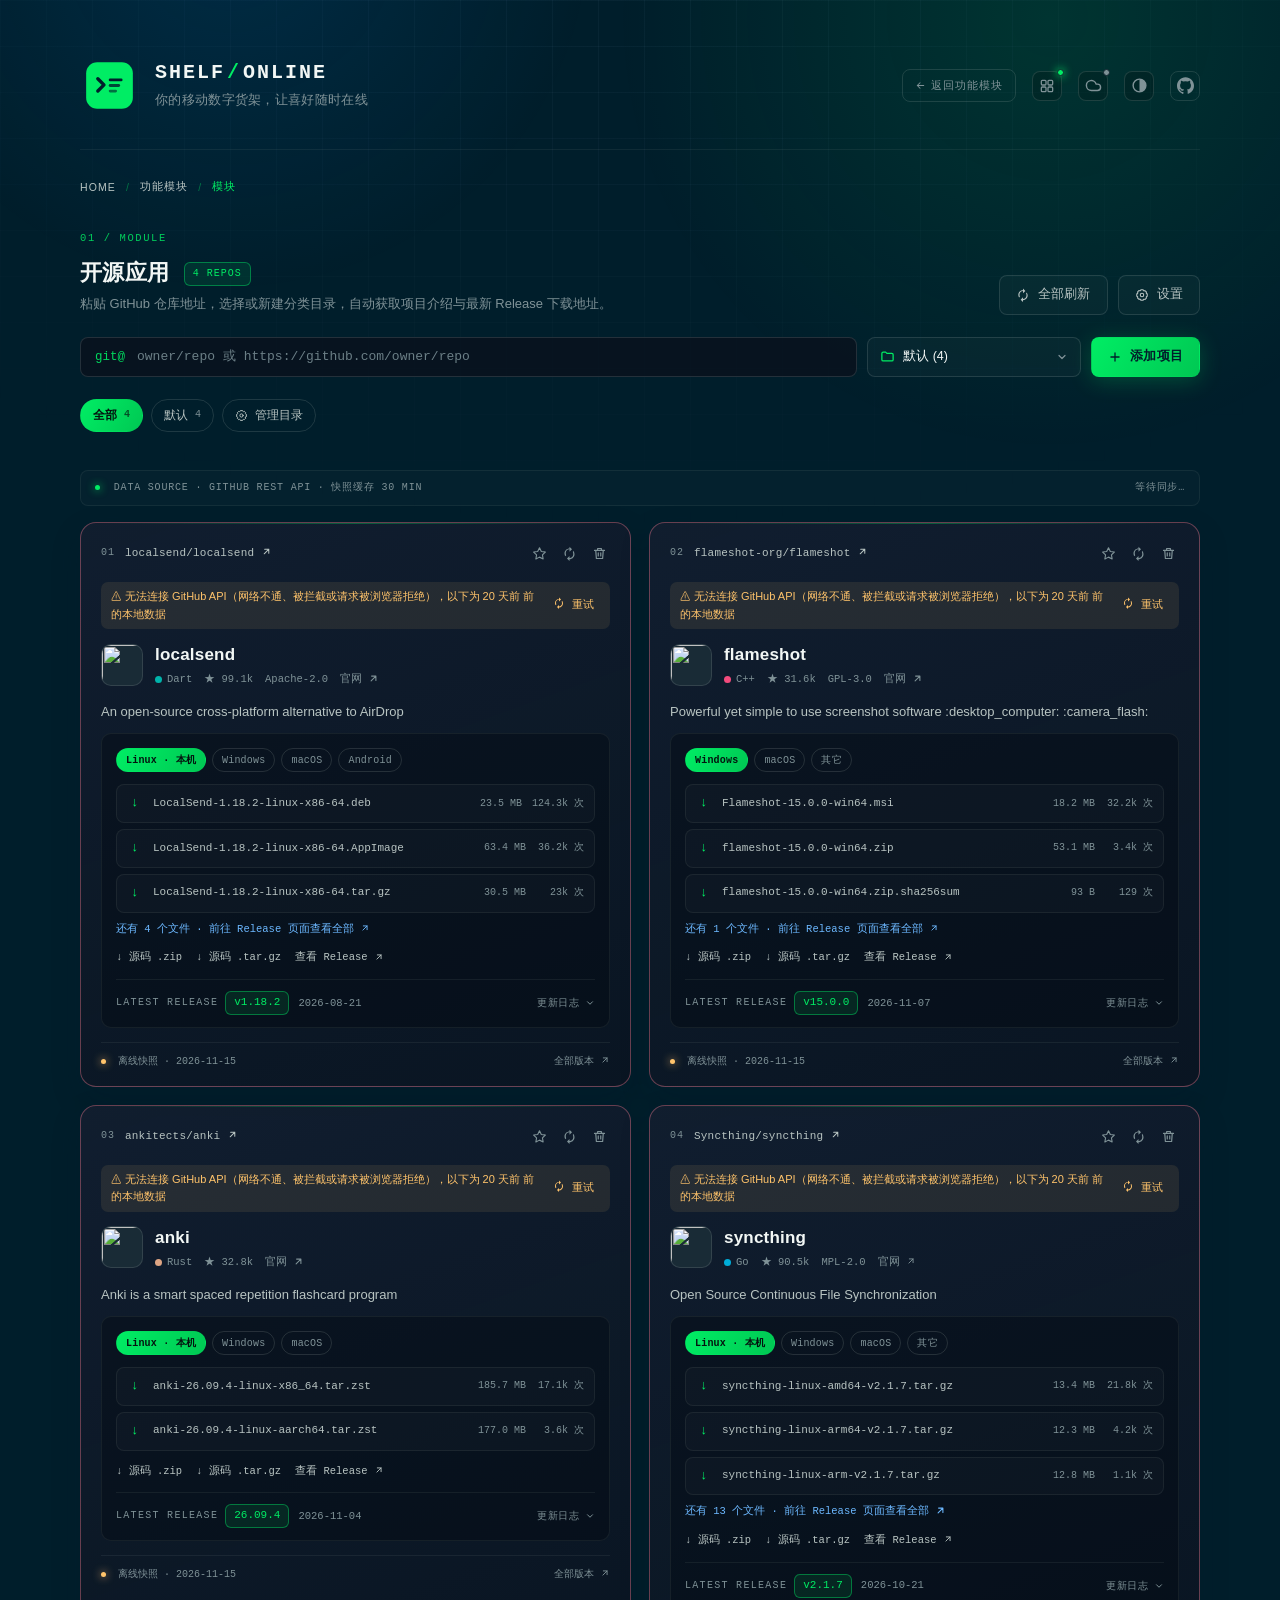
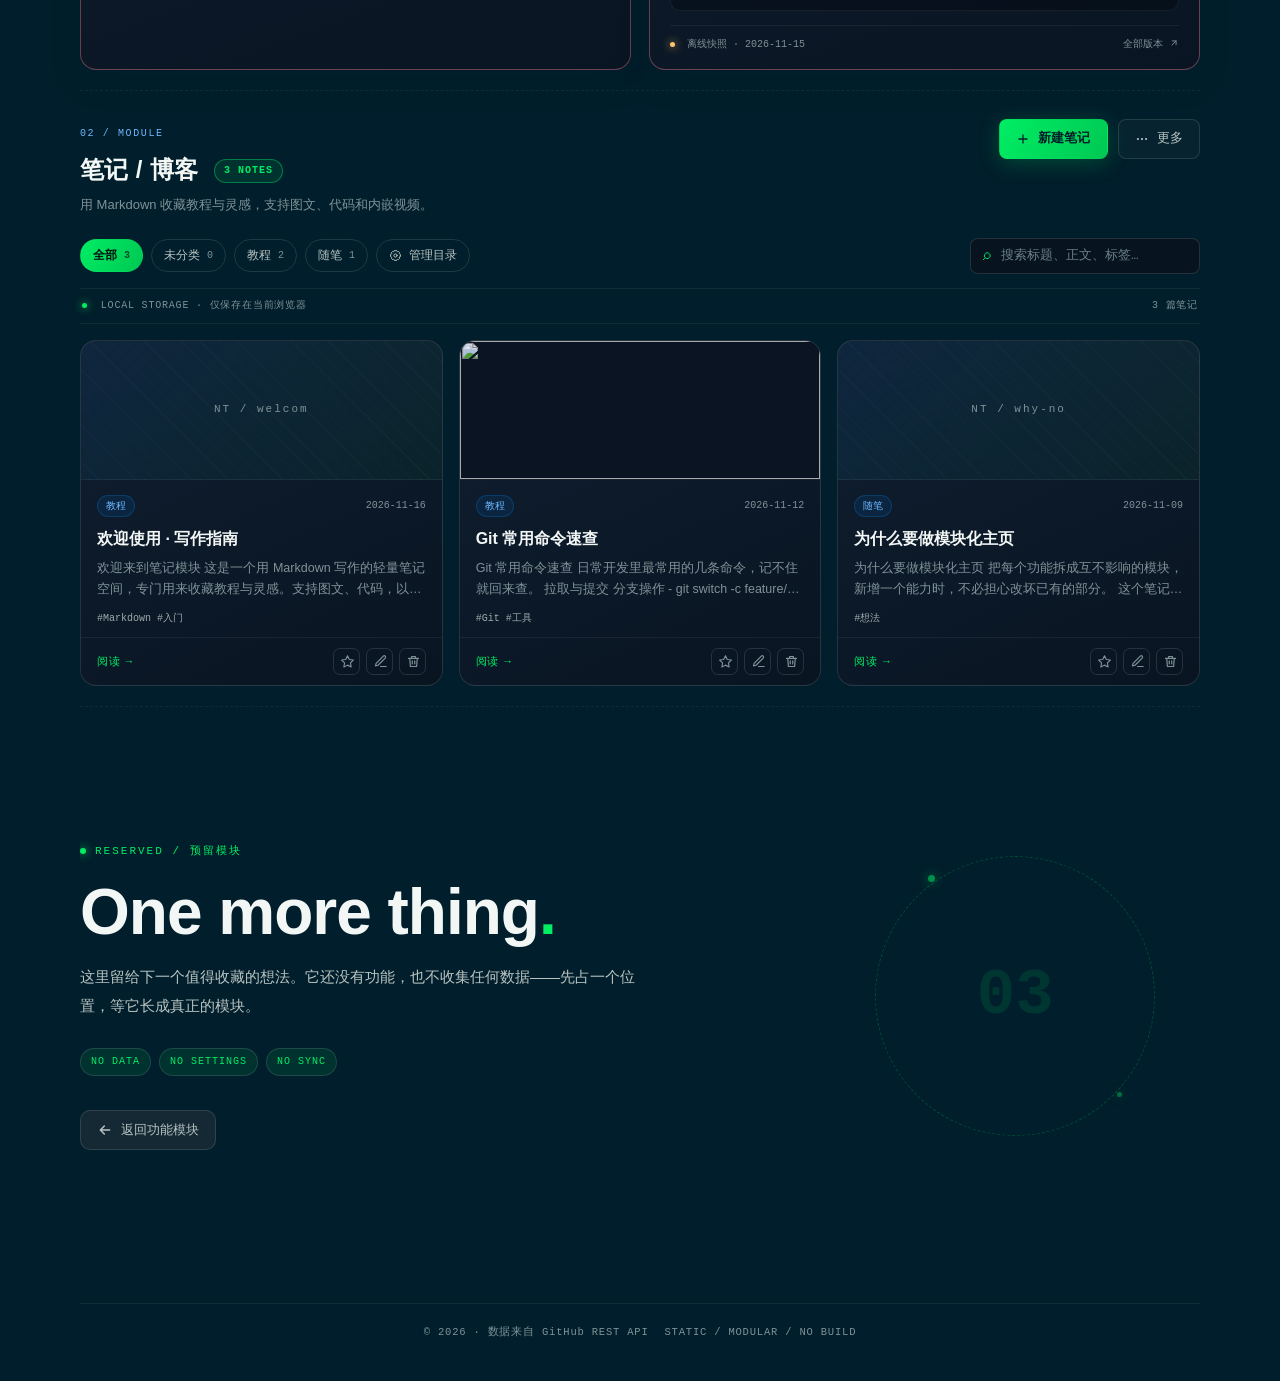
==== commit 35c4fe40: "Logo 背景色改用 MongoDB 令牌并随明暗主题切换 - 新增 --logo-bg(=--accent)/--logo-ink 令牌，暗色霓虹绿配森林黑、亮色深绿配纯白 - 三页内联 SVG 去" ====
--- a/module.html
+++ b/module.html
@@ -49,7 +49,7 @@
     <header class="site-header">
       <a class="brand" href="index.html" aria-label="返回首页">
         <span class="brand-mark" aria-hidden="true">
-          <svg viewBox="0 0 96 96" width="100%" height="100%" role="img"><rect x="10" y="10" width="76" height="76" rx="18" fill="#1D9E75"/><path d="M29 37 L39 47 L29 57" fill="none" stroke="#ffffff" stroke-width="5.5" stroke-linecap="round" stroke-linejoin="round"/><line x1="49" y1="39" x2="67" y2="39" stroke="#ffffff" stroke-width="4.5" stroke-linecap="round"/><line x1="49" y1="48" x2="63" y2="48" stroke="#ffffff" stroke-width="4.5" stroke-linecap="round" opacity="0.8"/><line x1="49" y1="57" x2="58" y2="57" stroke="#ffffff" stroke-width="4.5" stroke-linecap="round" opacity="0.6"/></svg>
+          <svg viewBox="0 0 96 96" width="100%" height="100%" role="img"><rect x="10" y="10" width="76" height="76" rx="18"/><path d="M29 37 L39 47 L29 57" fill="none" stroke-width="5.5" stroke-linecap="round" stroke-linejoin="round"/><line x1="49" y1="39" x2="67" y2="39" stroke-width="4.5" stroke-linecap="round"/><line x1="49" y1="48" x2="63" y2="48" stroke-width="4.5" stroke-linecap="round" opacity="0.8"/><line x1="49" y1="57" x2="58" y2="57" stroke-width="4.5" stroke-linecap="round" opacity="0.6"/></svg>
         </span>
         <span class="brand-text">
           <h1>SHELF<span>/</span>ONLINE</h1>
--- a/assets/css/base.css
+++ b/assets/css/base.css
@@ -21,6 +21,10 @@
   --accent:        #00ed64;                       /* MongoDB Green · 霓虹绿强调 */
   --accent-dim:    rgba(0, 237, 100, 0.10);
   --accent-2:      #1eaedb;                       /* Teal Active · 活性青 */
+  /* Logo 品牌标记：背景复用 --accent（随主题自动在霓虹绿/深绿间切换），
+     前景取反色保证对比度——暗底霓虹绿配森林黑，亮底深绿配纯白。 */
+  --logo-bg:       var(--accent);
+  --logo-ink:      #001e2b;                       /* Forest Black · 霓虹绿底上的图形色 */
   --blue:          #6cb8ff;                       /* Link Blue · 链接蓝（深底提亮变体） */
   --warn:          #ffc46b;
   --danger:        #ff8197;
@@ -28,10 +32,10 @@
   --radius-sm:     8px;
   /* 所有悬浮面板共用的边框色，保证菜单/设置/更多/同步面板视觉统一 */
   --pop-border:    rgba(0, 237, 100, .32);
-  /* 三字体体系全部使用国内系统自带字体，零网络依赖、无 CDN 加载失败风险：
-     --serif 衬线（宋体 / 思源宋体）用于 Hero 大标题的编辑权威感，
-     --sans 无衬线（苹方 / 微软雅黑）用于正文与 UI，
-     --mono 系统等宽用于代码与大写技术标签。 */
+  /* 字体令牌全部使用国内系统自带字体，零网络依赖、无 CDN 加载失败风险：
+     --sans 无衬线（苹方 / 微软雅黑）用于 Hero / 大标题 / 正文 / UI 全部层级，
+     --mono 系统等宽用于代码与大写技术标签，
+     --serif 衬线（宋体 / 思源宋体）仅作备用令牌保留，当前无可见元素使用。 */
   --cjk: "PingFang SC", "Hiragino Sans GB", "Microsoft YaHei", "Noto Sans CJK SC", sans-serif;
   --serif: "Songti SC", "STSong", "Noto Serif CJK SC", "Source Han Serif SC", SimSun, Georgia, "Times New Roman", serif;
   --mono: ui-monospace, SFMono-Regular, "SF Mono", Menlo, Consolas, "Liberation Mono", "Courier New", var(--cjk);
@@ -160,6 +164,10 @@
   place-items: center;
 }
 .brand-mark svg { display: block; width: 100%; height: 100%; }
+/* logo 背景与图形走令牌，随明暗主题切换（--logo-bg 复用 --accent） */
+.brand-mark rect { fill: var(--logo-bg); transition: fill .25s ease; }
+.brand-mark path,
+.brand-mark line { stroke: var(--logo-ink); transition: stroke .25s ease; }
 
 .brand-text h1 {
   margin: 0;
@@ -526,5 +534,12 @@
 }
 
 @media (prefers-reduced-motion: reduce) {
-  *, *::before, *::after { animation-duration: .01ms !important; transition-duration: .01ms !important; scroll-behavior: auto !important; }
-}
+  /* 只缩短时长不够：infinite 动画（同步呼吸 / 旋转）在 .01ms 下会变成高频闪烁，
+     Windows 开启「减少动画」时表现为图标狂闪。同时把迭代次数限为 1，让它们直接静止。 */
+  *, *::before, *::after {
+    animation-duration: .01ms !important;
+    animation-iteration-count: 1 !important;
+    transition-duration: .01ms !important;
+    scroll-behavior: auto !important;
+  }
+}
--- a/assets/css/landing.css
+++ b/assets/css/landing.css
@@ -34,8 +34,8 @@
 
 .lc-hero h2 {
   margin: 30px auto 22px;
-  /* 宋体衬线大标题（国内系统字体），编辑权威感 */
-  font: 500 clamp(46px, 7.6vw, 84px)/1.14 var(--serif);
+  /* 无衬线大标题（--sans，国内系统字体），干净利落 */
+  font: 500 clamp(46px, 7.6vw, 84px)/1.14 var(--sans);
   letter-spacing: -.02em; color: var(--text);
 }
 .lc-hero h2 em {
@@ -105,7 +105,7 @@
 }
 .lc-kicker { font: var(--fs-mini) var(--mono); letter-spacing: 2.2px; color: var(--accent); }
 .lc-section-head h3 {
-  margin: 0; font: 500 clamp(27px, 3.8vw, 44px)/1.2 var(--serif);
+  margin: 0; font: 500 clamp(27px, 3.8vw, 44px)/1.2 var(--sans);
   letter-spacing: -.015em; color: var(--text);
 }
 .lc-section-head .lc-hint {
@@ -273,7 +273,7 @@
 /* ---------- 功能模块页引导头 ---------- */
 .lc-shelf-head { text-align: center; margin: 44px 0 34px; padding-bottom: 26px; border-bottom: 1px solid var(--line-soft); }
 .lc-shelf-head h2 {
-  margin: 16px 0 12px; font: 500 clamp(30px, 4.2vw, 46px)/1.2 var(--serif);
+  margin: 16px 0 12px; font: 500 clamp(30px, 4.2vw, 46px)/1.2 var(--sans);
   letter-spacing: -.015em; color: var(--text);
 }
 .lc-shelf-head p { max-width: 40em; margin: 0 auto; font-size: var(--fs-lead); line-height: 1.85; color: var(--text-2); }
--- a/assets/css/theme.css
+++ b/assets/css/theme.css
@@ -38,6 +38,8 @@
   --accent: var(--th-accent);
   --accent-dim: rgba(0, 104, 74, .10);
   --accent-2: var(--th-accent-2);
+  /* logo 背景由 --logo-bg(=--accent) 自动变深绿，图形改纯白保证对比度 */
+  --logo-ink: #ffffff;
   --blue: var(--th-blue);
   --warn: var(--th-warn);
   --danger: var(--th-danger);
